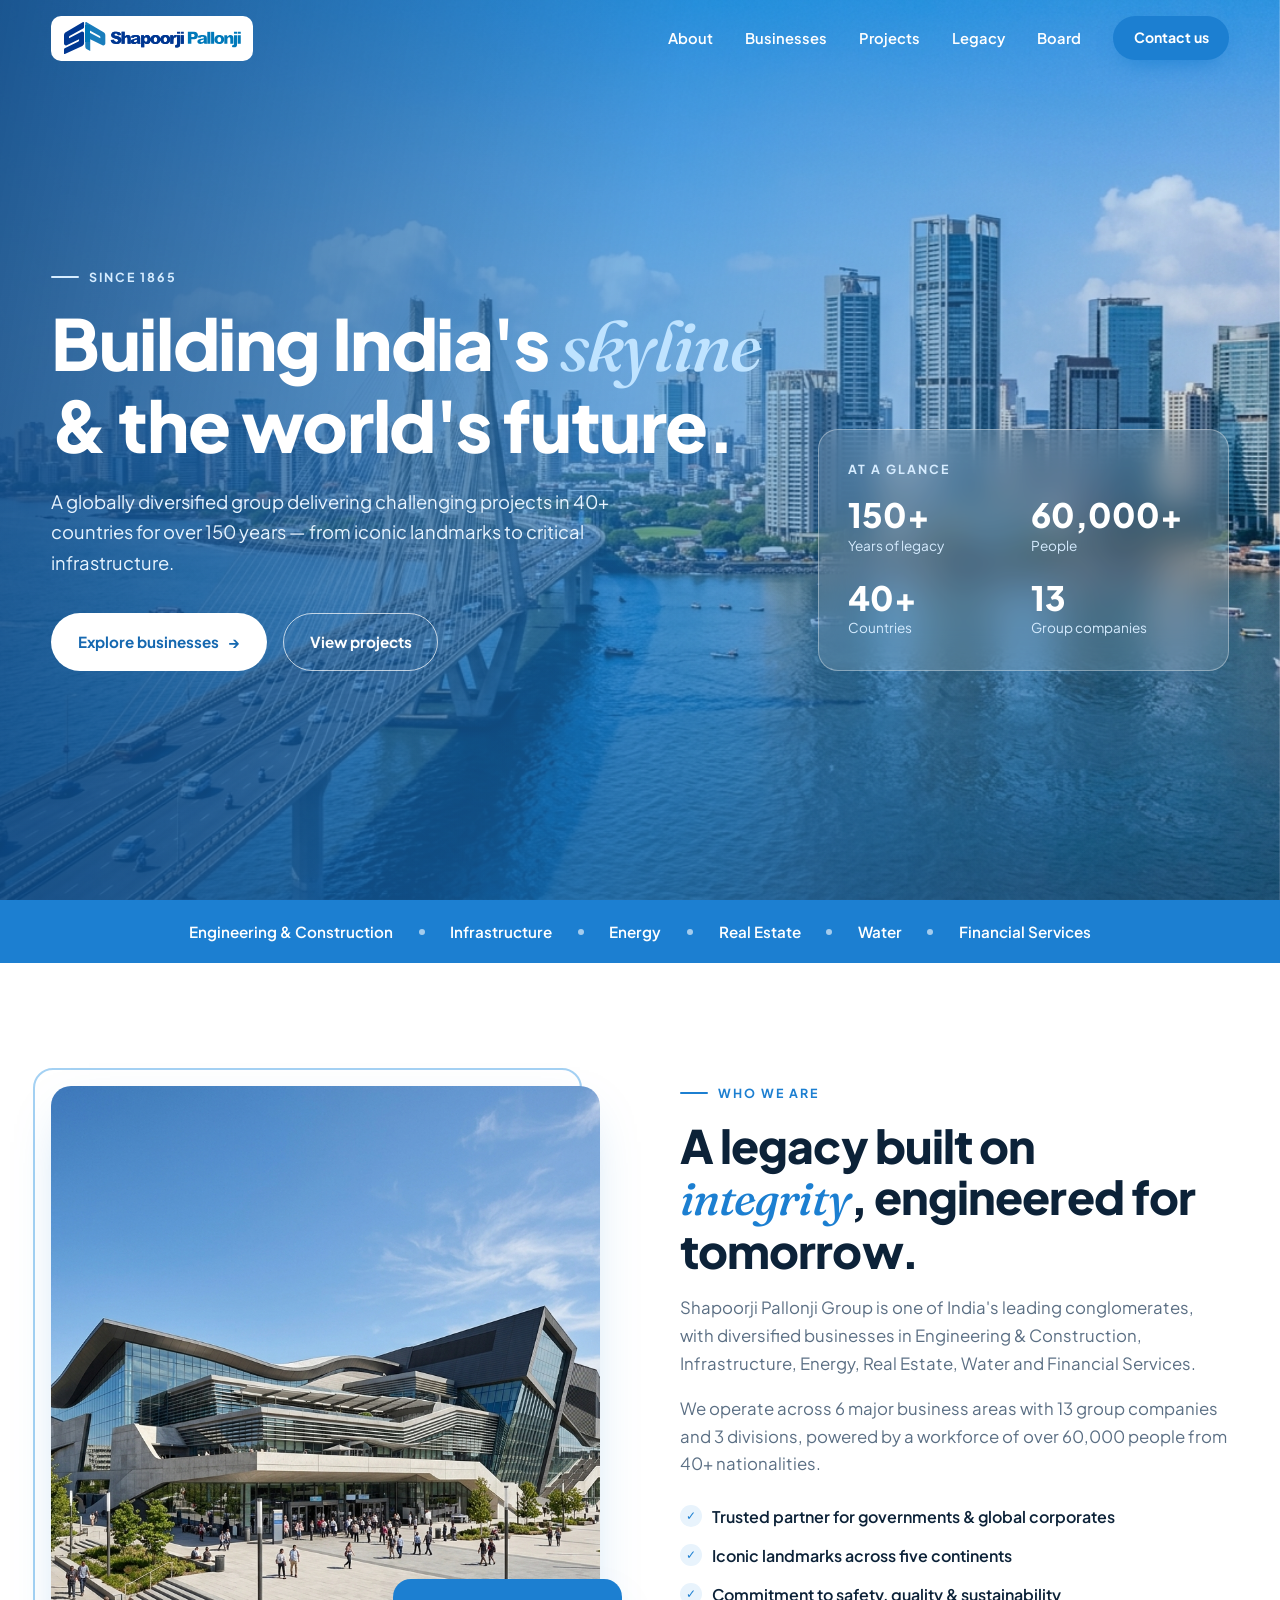
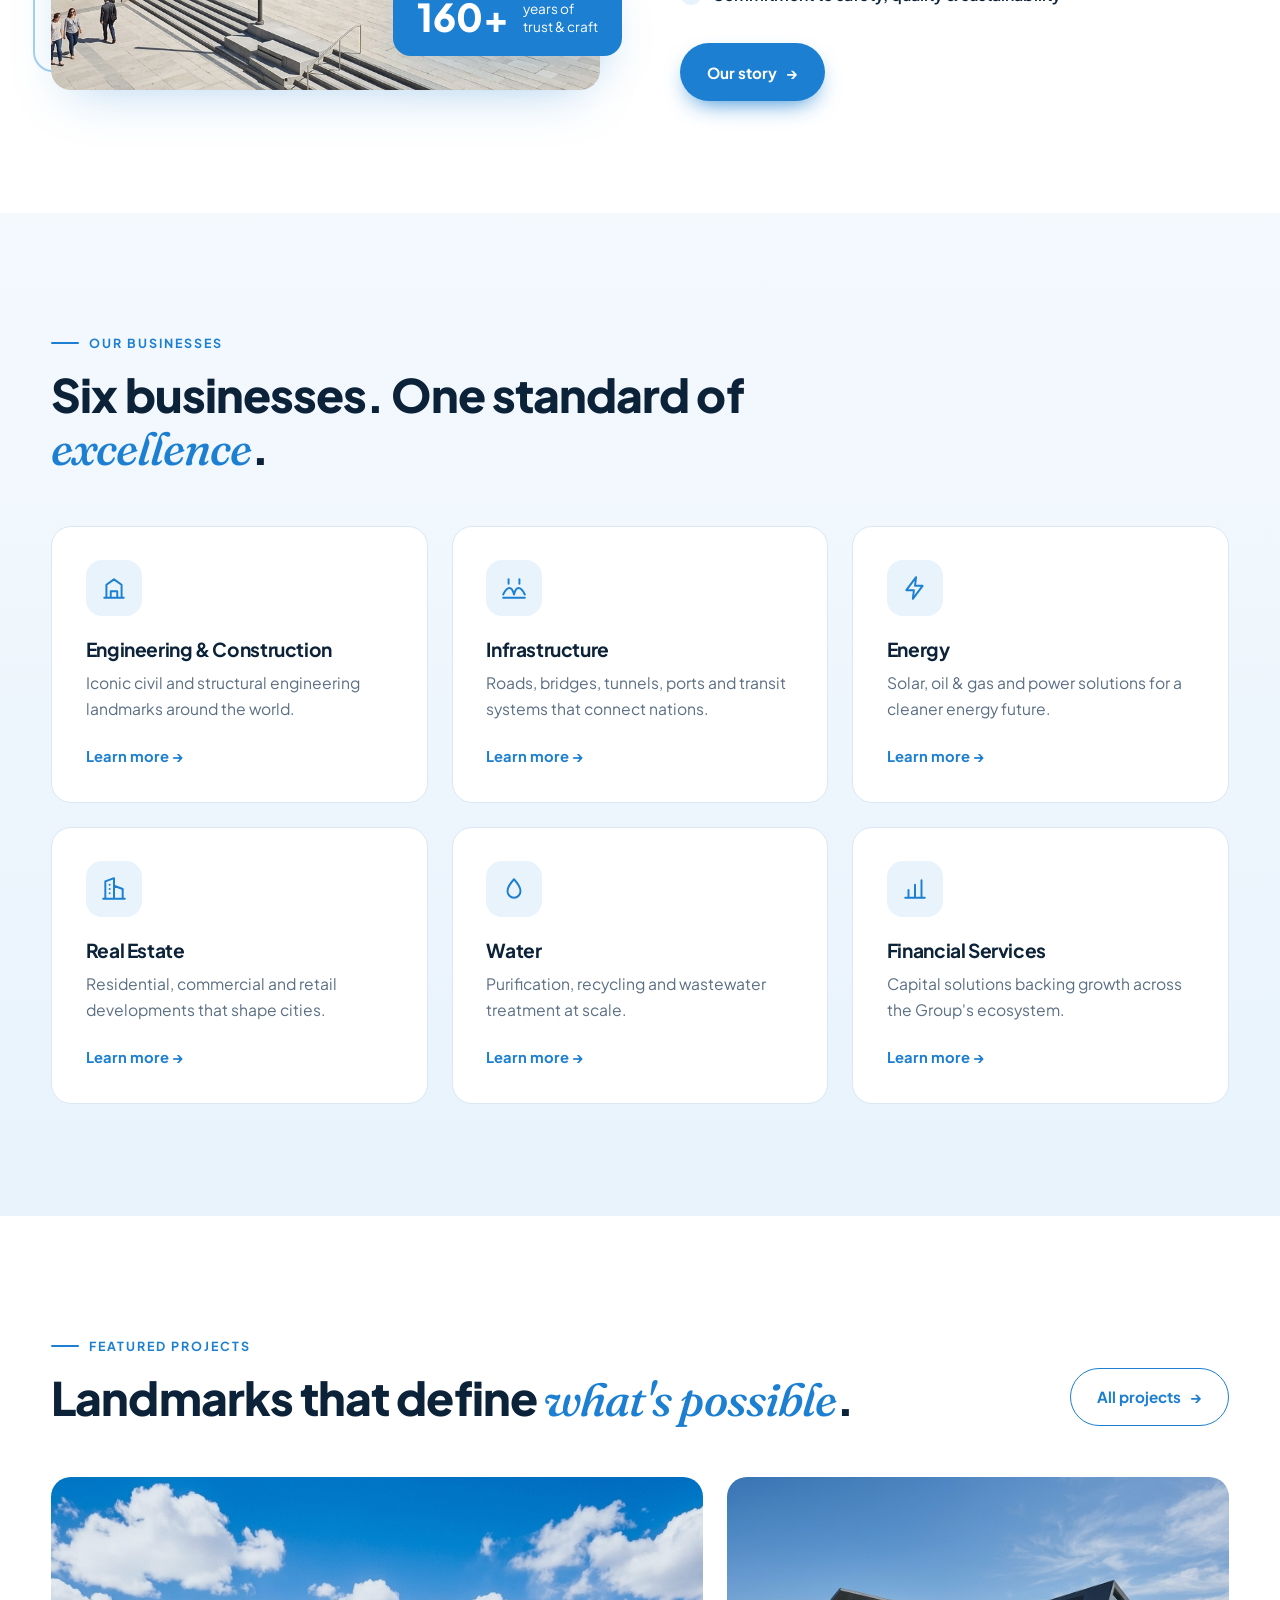
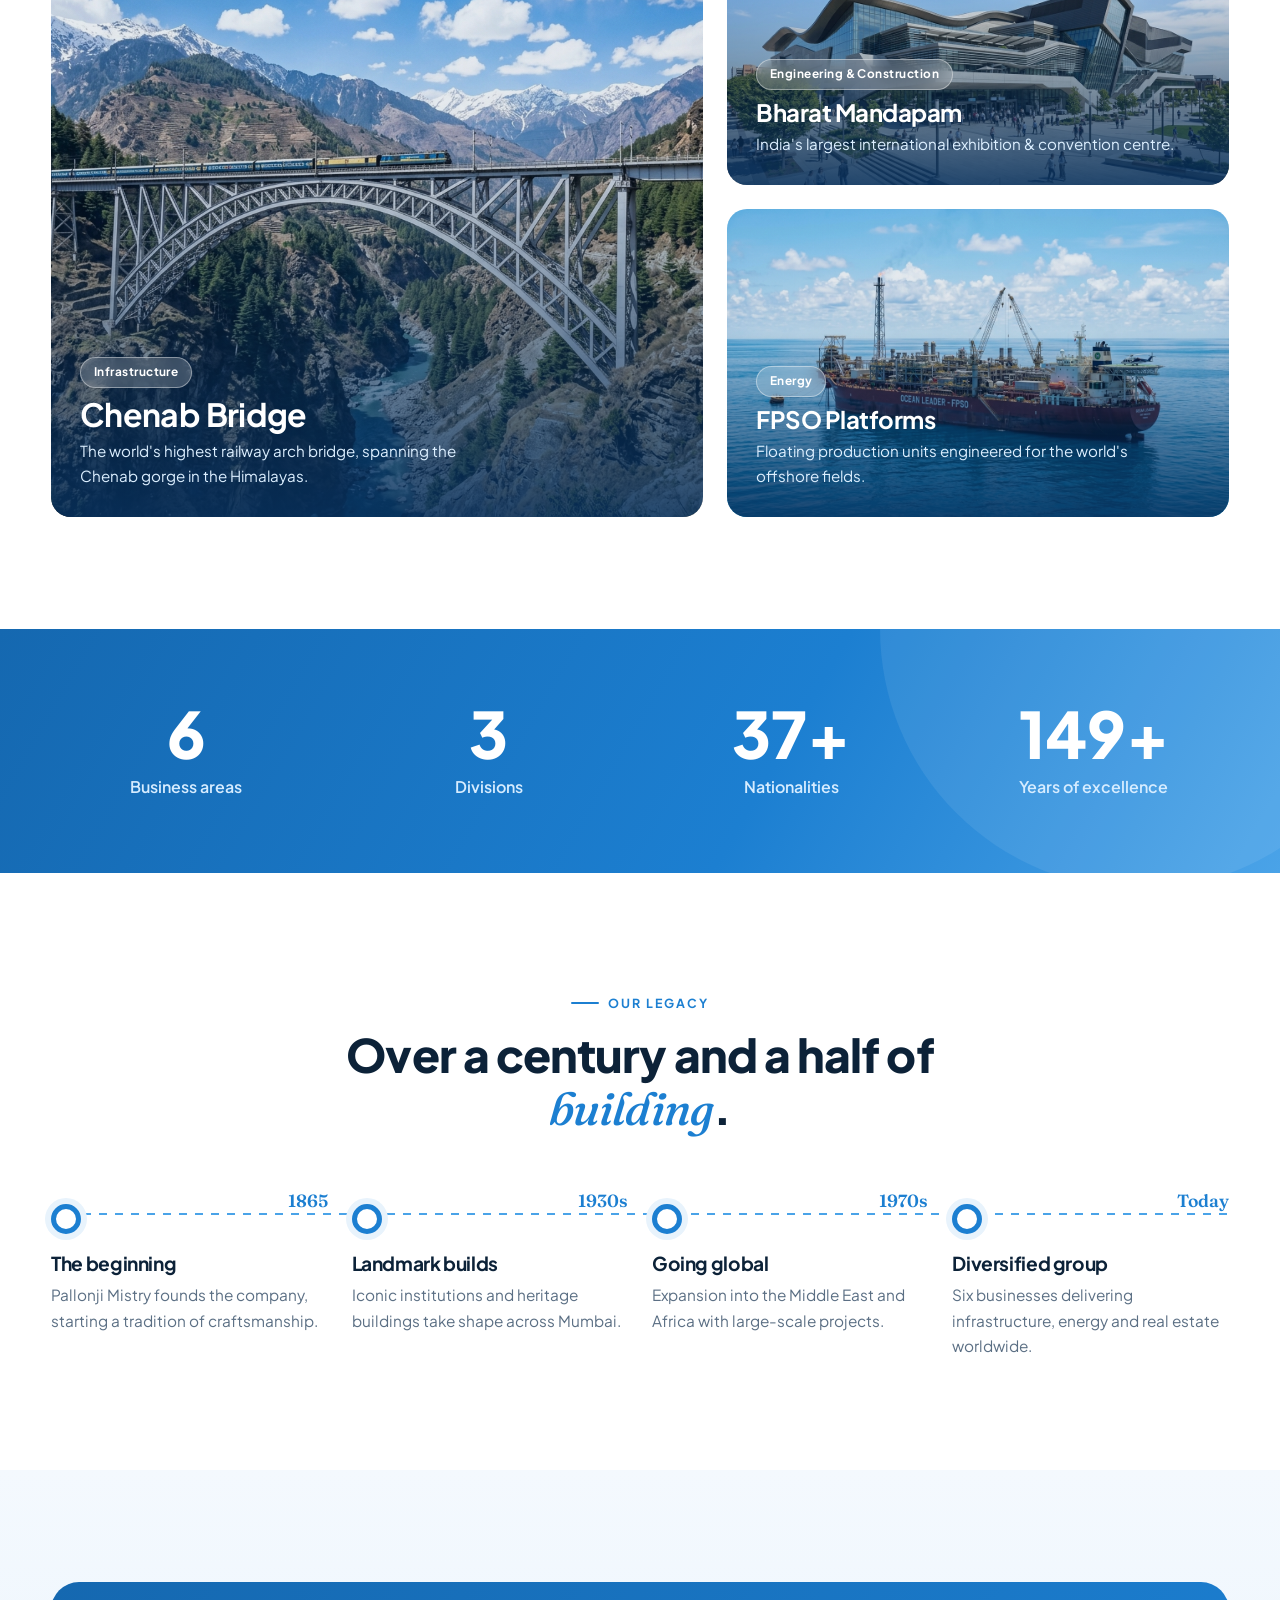
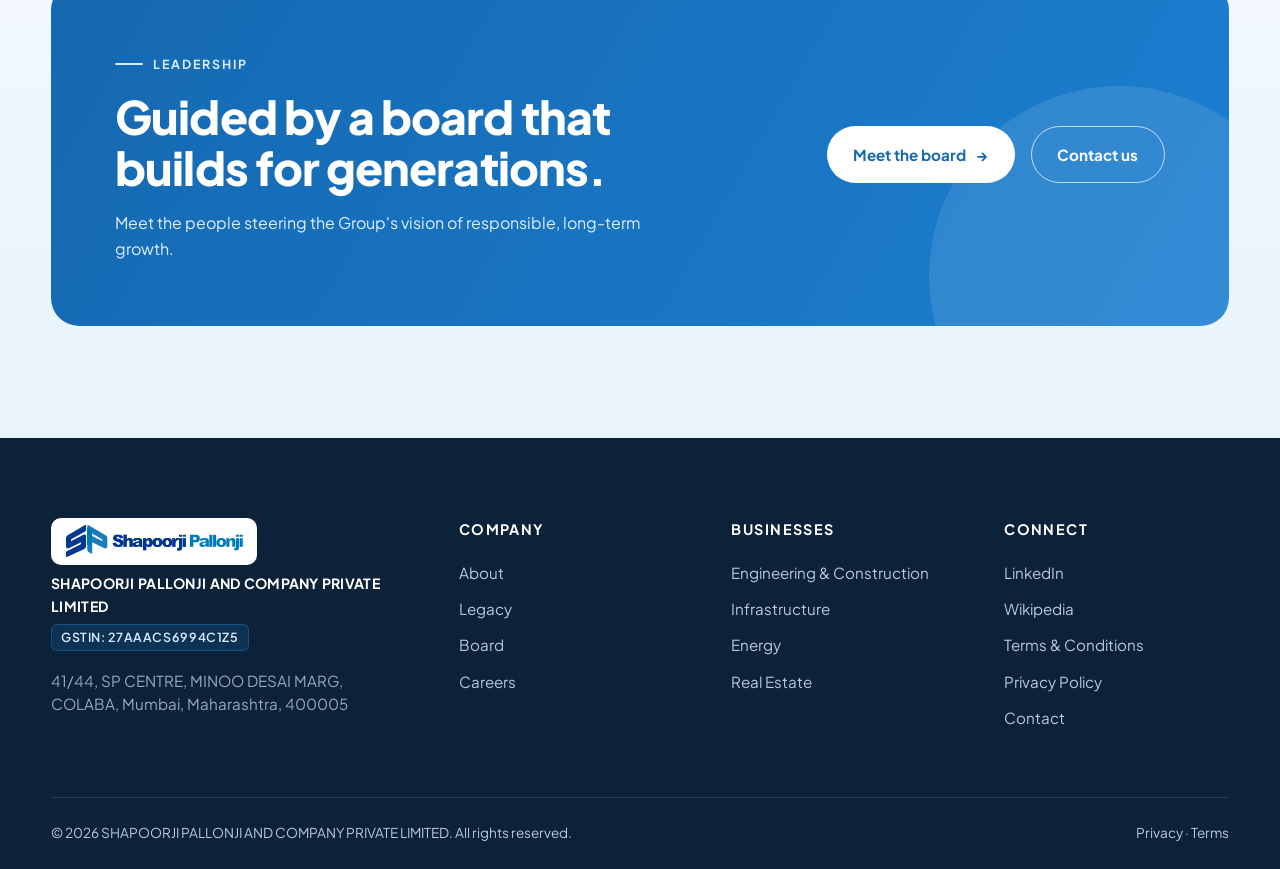
==== index.html @ 0f54bdd6 "Initial commit: Shapoorji Pallonji redesign website" ====
<!DOCTYPE html>
<html lang="en">
<head>
  <meta charset="UTF-8" />
  <meta name="viewport" content="width=device-width, initial-scale=1.0" />
  <title>Shapoorji Pallonji Group | Engineering, Infrastructure & Real Estate</title>
  <meta name="description" content="Shapoorji Pallonji Group — one of India's leading conglomerates, delivering landmark projects across Engineering & Construction, Infrastructure, Energy, Real Estate, Water and Financial Services for over 150 years." />
  <link rel="icon" href="assets/logo.png" />
  <link rel="preconnect" href="https://fonts.googleapis.com" />
  <link rel="preconnect" href="https://fonts.gstatic.com" crossorigin />
  <link href="https://fonts.googleapis.com/css2?family=Plus+Jakarta+Sans:wght@400;500;600;700;800&family=Fraunces:opsz,wght@9..144,500;9..144,600&display=swap" rel="stylesheet" />
  <link rel="stylesheet" href="styles.css" />
</head>
<body>

  <!-- HEADER -->
  <header class="header" id="header">
    <div class="container header__inner">
      <a href="#top" class="brand" aria-label="Shapoorji Pallonji home">
        <img src="assets/logo.png" alt="Shapoorji Pallonji" width="182" height="35" />
      </a>
      <nav class="nav" id="nav" aria-label="Main">
        <a href="#about">About</a>
        <a href="#businesses">Businesses</a>
        <a href="#projects">Projects</a>
        <a href="#legacy">Legacy</a>
        <a href="#board">Board</a>
        <a href="contact.html" class="btn btn--primary btn--sm nav__cta">Contact us</a>
      </nav>
      <button class="burger" id="burger" aria-label="Toggle menu" aria-expanded="false"><span></span><span></span></button>
    </div>
  </header>

  <main id="top">

    <!-- HERO -->
    <section class="hero">
      <div class="hero__bg" style="background-image:url('assets/hero.jpg')"></div>
      <div class="hero__veil"></div>
      <div class="container hero__inner">
        <div class="hero__copy reveal">
          <span class="eyebrow eyebrow--light"><i></i> Since 1865</span>
          <h1>Building India's <em>skyline</em> &amp; the world's future.</h1>
          <p>A globally diversified group delivering challenging projects in 40+ countries for over 150 years — from iconic landmarks to critical infrastructure.</p>
          <div class="hero__actions">
            <a href="#businesses" class="btn btn--white">Explore businesses <span aria-hidden="true">→</span></a>
            <a href="#projects" class="btn btn--ghost">View projects</a>
          </div>
        </div>

        <aside class="hero__card reveal" style="--d:.15s">
          <p class="hero__card-title">At a glance</p>
          <div class="hero__stats">
            <div><b data-count="150" data-suffix="+">0</b><span>Years of legacy</span></div>
            <div><b data-count="60000" data-suffix="+">0</b><span>People</span></div>
            <div><b data-count="40" data-suffix="+">0</b><span>Countries</span></div>
            <div><b data-count="13">0</b><span>Group companies</span></div>
          </div>
        </aside>
      </div>
    </section>

    <!-- SECTORS STRIP -->
    <section class="strip">
      <div class="container strip__inner">
        <span>Engineering &amp; Construction</span><i></i>
        <span>Infrastructure</span><i></i>
        <span>Energy</span><i></i>
        <span>Real Estate</span><i></i>
        <span>Water</span><i></i>
        <span>Financial Services</span>
      </div>
    </section>

    <!-- ABOUT -->
    <section class="section about" id="about">
      <div class="container about__grid">
        <div class="about__media reveal">
          <img src="assets/convention.jpg" alt="Landmark convention centre built by the Group" loading="lazy" />
          <div class="about__badge">
            <b>160+</b><span>years of<br />trust &amp; craft</span>
          </div>
        </div>
        <div class="about__copy reveal" style="--d:.1s">
          <span class="eyebrow"><i></i> Who we are</span>
          <h2>A legacy built on <em>integrity</em>, engineered for tomorrow.</h2>
          <p>Shapoorji Pallonji Group is one of India's leading conglomerates, with diversified businesses in Engineering &amp; Construction, Infrastructure, Energy, Real Estate, Water and Financial Services.</p>
          <p>We operate across 6 major business areas with 13 group companies and 3 divisions, powered by a workforce of over 60,000 people from 40+ nationalities.</p>
          <ul class="ticks">
            <li>Trusted partner for governments &amp; global corporates</li>
            <li>Iconic landmarks across five continents</li>
            <li>Commitment to safety, quality &amp; sustainability</li>
          </ul>
          <a href="#legacy" class="btn btn--primary">Our story <span aria-hidden="true">→</span></a>
        </div>
      </div>
    </section>

    <!-- BUSINESSES -->
    <section class="section section--tint" id="businesses">
      <div class="container">
        <div class="section__head reveal">
          <span class="eyebrow"><i></i> Our businesses</span>
          <h2>Six businesses. One standard of <em>excellence</em>.</h2>
        </div>

        <div class="cards">
          <a href="#" class="card reveal">
            <span class="card__icon"><svg viewBox="0 0 24 24"><path d="M3 21h18M5 21V9l7-5 7 5v12M9 21v-6h6v6"/></svg></span>
            <h3>Engineering &amp; Construction</h3>
            <p>Iconic civil and structural engineering landmarks around the world.</p>
            <span class="card__link">Learn more →</span>
          </a>
          <a href="#" class="card reveal" style="--d:.06s">
            <span class="card__icon"><svg viewBox="0 0 24 24"><path d="M2 18c4-8 8-8 10 0 2-8 6-8 10 0M2 21h20M7 8V4m10 4V4"/></svg></span>
            <h3>Infrastructure</h3>
            <p>Roads, bridges, tunnels, ports and transit systems that connect nations.</p>
            <span class="card__link">Learn more →</span>
          </a>
          <a href="#" class="card reveal" style="--d:.12s">
            <span class="card__icon"><svg viewBox="0 0 24 24"><path d="M13 2 4 14h7l-1 8 9-12h-7z"/></svg></span>
            <h3>Energy</h3>
            <p>Solar, oil &amp; gas and power solutions for a cleaner energy future.</p>
            <span class="card__link">Learn more →</span>
          </a>
          <a href="#" class="card reveal">
            <span class="card__icon"><svg viewBox="0 0 24 24"><path d="M4 21V5l8-3v19M12 9l8 3v9M2 21h20M8 8h.01M8 12h.01M8 16h.01"/></svg></span>
            <h3>Real Estate</h3>
            <p>Residential, commercial and retail developments that shape cities.</p>
            <span class="card__link">Learn more →</span>
          </a>
          <a href="#" class="card reveal" style="--d:.06s">
            <span class="card__icon"><svg viewBox="0 0 24 24"><path d="M12 3s6 6.5 6 11a6 6 0 0 1-12 0c0-4.5 6-11 6-11z"/></svg></span>
            <h3>Water</h3>
            <p>Purification, recycling and wastewater treatment at scale.</p>
            <span class="card__link">Learn more →</span>
          </a>
          <a href="#" class="card reveal" style="--d:.12s">
            <span class="card__icon"><svg viewBox="0 0 24 24"><path d="M3 20h18M6 20v-7m6 7V8m6 12V4"/></svg></span>
            <h3>Financial Services</h3>
            <p>Capital solutions backing growth across the Group's ecosystem.</p>
            <span class="card__link">Learn more →</span>
          </a>
        </div>
      </div>
    </section>

    <!-- PROJECTS -->
    <section class="section" id="projects">
      <div class="container">
        <div class="section__head section__head--row reveal">
          <div>
            <span class="eyebrow"><i></i> Featured projects</span>
            <h2>Landmarks that define <em>what's possible</em>.</h2>
          </div>
          <a href="#" class="btn btn--outline">All projects <span aria-hidden="true">→</span></a>
        </div>

        <div class="projects">
          <a href="#" class="project project--lg reveal">
            <img src="assets/bridge.jpg" alt="Chenab Bridge" loading="lazy" />
            <div class="project__body">
              <span class="tag">Infrastructure</span>
              <h3>Chenab Bridge</h3>
              <p>The world's highest railway arch bridge, spanning the Chenab gorge in the Himalayas.</p>
            </div>
          </a>
          <a href="#" class="project reveal" style="--d:.08s">
            <img src="assets/convention.jpg" alt="Bharat Mandapam" loading="lazy" />
            <div class="project__body">
              <span class="tag">Engineering &amp; Construction</span>
              <h3>Bharat Mandapam</h3>
              <p>India's largest international exhibition &amp; convention centre.</p>
            </div>
          </a>
          <a href="#" class="project reveal" style="--d:.16s">
            <img src="assets/offshore.jpg" alt="FPSO" loading="lazy" />
            <div class="project__body">
              <span class="tag">Energy</span>
              <h3>FPSO Platforms</h3>
              <p>Floating production units engineered for the world's offshore fields.</p>
            </div>
          </a>
        </div>
      </div>
    </section>

    <!-- NUMBERS -->
    <section class="numbers">
      <div class="container numbers__inner">
        <div class="reveal"><b data-count="6">0</b><span>Business areas</span></div>
        <div class="reveal" style="--d:.06s"><b data-count="3">0</b><span>Divisions</span></div>
        <div class="reveal" style="--d:.12s"><b data-count="40" data-suffix="+">0</b><span>Nationalities</span></div>
        <div class="reveal" style="--d:.18s"><b data-count="160" data-suffix="+">0</b><span>Years of excellence</span></div>
      </div>
    </section>

    <!-- LEGACY -->
    <section class="section" id="legacy">
      <div class="container">
        <div class="section__head section__head--center reveal">
          <span class="eyebrow"><i></i> Our legacy</span>
          <h2>Over a century and a half of <em>building</em>.</h2>
        </div>
        <div class="timeline">
          <div class="step reveal"><span class="step__year">1865</span><h3>The beginning</h3><p>Pallonji Mistry founds the company, starting a tradition of craftsmanship.</p></div>
          <div class="step reveal" style="--d:.08s"><span class="step__year">1930s</span><h3>Landmark builds</h3><p>Iconic institutions and heritage buildings take shape across Mumbai.</p></div>
          <div class="step reveal" style="--d:.16s"><span class="step__year">1970s</span><h3>Going global</h3><p>Expansion into the Middle East and Africa with large-scale projects.</p></div>
          <div class="step reveal" style="--d:.24s"><span class="step__year">Today</span><h3>Diversified group</h3><p>Six businesses delivering infrastructure, energy and real estate worldwide.</p></div>
        </div>
      </div>
    </section>

    <!-- BOARD / CTA -->
    <section class="section section--tint" id="board">
      <div class="container cta">
        <div class="cta__copy reveal">
          <span class="eyebrow eyebrow--light"><i></i> Leadership</span>
          <h2>Guided by a board that builds for generations.</h2>
          <p>Meet the people steering the Group's vision of responsible, long-term growth.</p>
        </div>
        <div class="cta__actions reveal" style="--d:.1s">
          <a href="#" class="btn btn--white">Meet the board <span aria-hidden="true">→</span></a>
          <a href="contact.html" class="btn btn--ghost">Contact us</a>
        </div>
      </div>
    </section>

  </main>

  <!-- FOOTER -->
  <footer class="footer" id="contact">
    <div class="container footer__grid">
      <div class="footer__brand">
        <img src="assets/logo.png" alt="Shapoorji Pallonji" width="182" height="35" />
        <span class="footer__legal-name">SHAPOORJI PALLONJI AND COMPANY PRIVATE LIMITED</span>
        <span class="footer__gstin">GSTIN: 27AAACS6994C1Z5</span>
        <p class="footer__address">41/44, SP CENTRE, MINOO DESAI MARG, COLABA, Mumbai, Maharashtra, 400005</p>
      </div>
      <div>
        <h4>Company</h4>
        <a href="#about">About</a>
        <a href="#legacy">Legacy</a>
        <a href="#board">Board</a>
        <a href="#">Careers</a>
      </div>
      <div>
        <h4>Businesses</h4>
        <a href="#businesses">Engineering &amp; Construction</a>
        <a href="#businesses">Infrastructure</a>
        <a href="#businesses">Energy</a>
        <a href="#businesses">Real Estate</a>
      </div>
      <div>
        <h4>Connect</h4>
        <a href="https://in.linkedin.com/company/shapoorji-pallonji-&-co--ltd-" target="_blank" rel="noreferrer">LinkedIn</a>
        <a href="https://en.wikipedia.org/wiki/Shapoorji_Pallonji_Group" target="_blank" rel="noreferrer">Wikipedia</a>
        <a href="terms.html">Terms &amp; Conditions</a>
        <a href="privacy.html">Privacy Policy</a>
        <a href="contact.html">Contact</a>
      </div>
    </div>
    <div class="container footer__bottom">
      <span>&copy; <span id="year"></span> SHAPOORJI PALLONJI AND COMPANY PRIVATE LIMITED. All rights reserved.</span>
      <span>Privacy &middot; Terms</span>
    </div>
  </footer>

  <script src="main.js"></script>
</body>
</html>
---- styles.css ----
:root{
  --sky:#1c7fd1;          /* logo blue */
  --sky-600:#1568b0;
  --sky-400:#4aa3e8;
  --sky-100:#e8f3fc;
  --sky-50:#f4f9fe;
  --ink:#0c2238;
  --muted:#5b6f84;
  --line:#dbe7f3;
  --white:#fff;
  --radius:20px;
  --shadow:0 18px 50px -20px rgba(28,127,209,.35);
  --font:'Plus Jakarta Sans',system-ui,sans-serif;
  --serif:'Fraunces',Georgia,serif;
}
*{box-sizing:border-box;margin:0;padding:0}
html{scroll-behavior:smooth;scroll-padding-top:84px}
body{font-family:var(--font);color:var(--ink);background:#fff;line-height:1.65;-webkit-font-smoothing:antialiased}
img{display:block;max-width:100%}
a{color:inherit;text-decoration:none}
ul{list-style:none}
.container{width:min(1200px,92%);margin-inline:auto}

h1,h2,h3{line-height:1.12;letter-spacing:-.02em}
h1{font-size:clamp(2.4rem,5.6vw,4.4rem);font-weight:800}
h2{font-size:clamp(1.9rem,3.6vw,2.9rem);font-weight:800}
h3{font-size:1.2rem;font-weight:700}
em{font-family:var(--serif);font-style:italic;font-weight:500;color:var(--sky)}
.hero em,.cta em{color:#bfe3ff}

.eyebrow{display:inline-flex;align-items:center;gap:.6rem;font-size:.78rem;font-weight:700;letter-spacing:.16em;text-transform:uppercase;color:var(--sky);margin-bottom:1rem}
.eyebrow i{width:28px;height:2px;background:currentColor;border-radius:2px}
.eyebrow--light{color:#d6ecff}

/* Buttons */
.btn{display:inline-flex;align-items:center;gap:.6rem;padding:.95rem 1.6rem;border-radius:999px;font-weight:700;font-size:.95rem;transition:.25s;border:1.5px solid transparent;cursor:pointer}
.btn--sm{padding:.6rem 1.2rem;font-size:.88rem}
.btn--primary{background:var(--sky);color:#fff;box-shadow:0 10px 24px -10px var(--sky)}
.btn--primary:hover{background:var(--sky-600);transform:translateY(-2px)}
.btn--white{background:#fff;color:var(--sky-600)}
.btn--white:hover{transform:translateY(-2px);box-shadow:0 12px 30px -10px rgba(0,0,0,.35)}
.btn--ghost{border-color:rgba(255,255,255,.7);color:#fff}
.btn--ghost:hover{background:rgba(255,255,255,.15)}
.btn--outline{border-color:var(--sky);color:var(--sky)}
.btn--outline:hover{background:var(--sky);color:#fff}

/* Header */
.header{position:fixed;inset:0 0 auto 0;z-index:50;transition:.3s;background:rgba(255,255,255,.0)}
.header.scrolled,.header.open{background:rgba(255,255,255,.88);backdrop-filter:blur(14px);box-shadow:0 1px 0 var(--line)}
.header__inner{display:flex;align-items:center;justify-content:space-between;height:76px}
.brand img{height:35px;width:auto;background:#fff;border-radius:10px;padding:5px 10px;box-sizing:content-box}
.nav{display:flex;align-items:center;gap:2rem}
.nav a:not(.btn){font-weight:600;font-size:.92rem;color:#fff;position:relative;transition:.2s}
.header.scrolled .nav a:not(.btn),.header.open .nav a:not(.btn){color:var(--ink)}
.nav a:not(.btn)::after{content:"";position:absolute;left:0;bottom:-6px;width:0;height:2px;background:var(--sky-400);transition:.25s}
.nav a:not(.btn):hover::after{width:100%}
.burger{display:none;background:none;border:0;width:40px;height:40px;position:relative;cursor:pointer}
.burger span{position:absolute;left:8px;right:8px;height:2px;background:#fff;border-radius:2px;transition:.3s}
.burger span:first-child{top:15px}.burger span:last-child{top:23px}
.header.scrolled .burger span,.header.open .burger span{background:var(--ink)}
.header.open .burger span:first-child{top:19px;transform:rotate(45deg)}
.header.open .burger span:last-child{top:19px;transform:rotate(-45deg)}

/* Hero */
.hero{position:relative;min-height:100svh;display:flex;align-items:center;color:#fff;overflow:hidden;padding:120px 0 90px}
.hero__bg{position:absolute;inset:0;background-size:cover;background-position:center;transform:scale(1.06);animation:zoom 18s ease-out forwards}
@keyframes zoom{to{transform:scale(1)}}
.hero__veil{position:absolute;inset:0;background:linear-gradient(100deg,rgba(10,70,130,.88) 0%,rgba(28,127,209,.55) 48%,rgba(28,127,209,.05) 100%),linear-gradient(0deg,rgba(10,50,100,.4),transparent 40%)}
.hero__inner{position:relative;display:grid;grid-template-columns:1.4fr .8fr;gap:3rem;align-items:end}
.hero__copy p{font-size:1.15rem;max-width:560px;margin:1.4rem 0 2.2rem;color:#e8f4ff}
.hero__actions{display:flex;flex-wrap:wrap;gap:1rem}
.hero__card{background:rgba(255,255,255,.14);border:1px solid rgba(255,255,255,.35);backdrop-filter:blur(18px);border-radius:var(--radius);padding:1.8rem}
.hero__card-title{font-size:.78rem;letter-spacing:.16em;text-transform:uppercase;font-weight:700;color:#d6ecff;margin-bottom:1.2rem}
.hero__stats{display:grid;grid-template-columns:1fr 1fr;gap:1.4rem 1rem}
.hero__stats b{display:block;font-size:2.1rem;font-weight:800;line-height:1}
.hero__stats span{font-size:.85rem;color:#d6ecff}

/* Strip */
.strip{background:var(--sky);color:#fff;overflow:hidden}
.strip__inner{display:flex;flex-wrap:wrap;justify-content:center;align-items:center;gap:.6rem 1.6rem;padding:1.2rem 0;font-weight:600;font-size:.95rem}
.strip i{width:6px;height:6px;border-radius:50%;background:rgba(255,255,255,.6)}

/* Sections */
.section{padding:7rem 0}
.section--tint{background:linear-gradient(180deg,var(--sky-50),var(--sky-100))}
.section__head{margin-bottom:3.2rem;max-width:720px}
.section__head--row{max-width:none;display:flex;justify-content:space-between;align-items:flex-end;gap:2rem;flex-wrap:wrap}
.section__head--center{text-align:center;margin-inline:auto}

/* About */
.about__grid{display:grid;grid-template-columns:1fr 1fr;gap:5rem;align-items:center}
.about__media{position:relative}
.about__media img{border-radius:var(--radius);aspect-ratio:4/4.4;object-fit:cover;width:100%;box-shadow:var(--shadow)}
.about__media::before{content:"";position:absolute;inset:-18px 18px 18px -18px;border:2px solid var(--sky-400);border-radius:var(--radius);z-index:-1;opacity:.5}
.about__badge{position:absolute;right:-22px;bottom:34px;background:var(--sky);color:#fff;border-radius:18px;padding:1.2rem 1.5rem;display:flex;align-items:center;gap:.9rem;box-shadow:var(--shadow)}
.about__badge b{font-size:2.4rem;font-weight:800;line-height:1}
.about__badge span{font-size:.85rem;line-height:1.3}
.about__copy p{color:var(--muted);margin-top:1.1rem;font-size:1.05rem}
.about__copy h2{margin-bottom:.4rem}
.ticks{margin:1.6rem 0 2.2rem;display:grid;gap:.8rem}
.ticks li{position:relative;padding-left:2rem;font-weight:600}
.ticks li::before{content:"✓";position:absolute;left:0;top:1px;width:22px;height:22px;border-radius:50%;background:var(--sky-100);color:var(--sky);font-size:.75rem;display:grid;place-items:center;font-weight:800}

/* Cards */
.cards{display:grid;grid-template-columns:repeat(3,1fr);gap:1.5rem}
.card{background:#fff;border:1px solid var(--line);border-radius:var(--radius);padding:2.1rem;display:flex;flex-direction:column;transition:.3s;position:relative;overflow:hidden}
.card::after{content:"";position:absolute;left:0;bottom:0;height:4px;width:0;background:linear-gradient(90deg,var(--sky),var(--sky-400));transition:.4s}
.card:hover{transform:translateY(-8px);box-shadow:var(--shadow);border-color:transparent}
.card:hover::after{width:100%}
.card__icon{width:56px;height:56px;border-radius:16px;background:var(--sky-100);display:grid;place-items:center;margin-bottom:1.4rem;transition:.3s}
.card__icon svg{width:26px;height:26px;stroke:var(--sky);fill:none;stroke-width:1.8;stroke-linecap:round;stroke-linejoin:round;transition:.3s}
.card:hover .card__icon{background:var(--sky)}
.card:hover .card__icon svg{stroke:#fff}
.card p{color:var(--muted);margin:.6rem 0 1.4rem;font-size:.98rem;flex:1}
.card__link{font-weight:700;color:var(--sky);font-size:.92rem}

/* Projects */
.projects{display:grid;grid-template-columns:1.3fr 1fr;grid-template-rows:1fr 1fr;gap:1.5rem;height:640px}
.project{position:relative;border-radius:var(--radius);overflow:hidden;color:#fff;display:block}
.project--lg{grid-row:1/3}
.project img{position:absolute;inset:0;width:100%;height:100%;object-fit:cover;transition:transform .8s}
.project:hover img{transform:scale(1.07)}
.project::after{content:"";position:absolute;inset:0;background:linear-gradient(0deg,rgba(8,50,95,.88),rgba(8,50,95,.1) 60%)}
.project__body{position:absolute;z-index:2;left:0;right:0;bottom:0;padding:1.8rem}
.project__body h3{font-size:1.5rem;margin:.6rem 0 .3rem}
.project--lg h3{font-size:2rem}
.project__body p{font-size:.95rem;color:#dcefff;max-width:420px}
.tag{display:inline-block;background:rgba(255,255,255,.2);backdrop-filter:blur(8px);border:1px solid rgba(255,255,255,.4);padding:.3rem .8rem;border-radius:999px;font-size:.74rem;font-weight:700;letter-spacing:.04em}

/* Numbers */
.numbers{background:linear-gradient(120deg,var(--sky-600),var(--sky) 60%,var(--sky-400));color:#fff;position:relative;overflow:hidden}
.numbers::before{content:"";position:absolute;width:520px;height:520px;border-radius:50%;background:rgba(255,255,255,.08);right:-120px;top:-260px}
.numbers__inner{position:relative;display:grid;grid-template-columns:repeat(4,1fr);gap:2rem;padding:4.5rem 0;text-align:center}
.numbers b{display:block;font-size:clamp(2.6rem,5vw,4rem);font-weight:800;line-height:1}
.numbers span{display:block;margin-top:.6rem;color:#d6ecff;font-weight:600}

/* Timeline */
.timeline{display:grid;grid-template-columns:repeat(4,1fr);gap:1.5rem;position:relative}
.timeline::before{content:"";position:absolute;left:0;right:0;top:27px;height:2px;background:repeating-linear-gradient(90deg,var(--sky-400) 0 8px,transparent 8px 16px)}
.step{position:relative;padding-top:4.2rem}
.step::before{content:"";position:absolute;top:18px;left:0;width:20px;height:20px;border-radius:50%;background:#fff;border:5px solid var(--sky);box-shadow:0 0 0 6px var(--sky-100)}
.step__year{position:absolute;top:0;right:0;font-family:var(--serif);font-size:1.1rem;color:var(--sky);font-weight:600}
.step h3{margin-bottom:.5rem}
.step p{color:var(--muted);font-size:.96rem}

/* CTA */
.cta{background:linear-gradient(120deg,var(--sky-600),var(--sky));border-radius:28px;padding:4rem;color:#fff;display:flex;justify-content:space-between;align-items:center;gap:2rem;flex-wrap:wrap;position:relative;overflow:hidden}
.cta::after{content:"";position:absolute;right:-80px;bottom:-140px;width:380px;height:380px;border-radius:50%;background:rgba(255,255,255,.1)}
.cta__copy{max-width:560px;position:relative;z-index:1}
.cta__copy p{margin-top:1rem;color:#e0f0ff}
.cta__actions{display:flex;gap:1rem;flex-wrap:wrap;position:relative;z-index:1}

/* Footer */
.footer{background:var(--ink);color:#b7c9db;padding-top:5rem}
.footer__grid{display:grid;grid-template-columns:1.6fr 1fr 1fr 1fr;gap:3rem;padding-bottom:3.5rem}
.footer__brand img{background:#fff;border-radius:10px;padding:6px 12px;box-sizing:content-box;height:35px;width:auto}
.footer__brand p{margin-top:1.2rem;max-width:300px;font-size:.95rem}
.footer h4{color:#fff;font-size:.9rem;letter-spacing:.1em;text-transform:uppercase;margin-bottom:1.1rem}
.footer a{display:block;margin-bottom:.7rem;font-size:.95rem;transition:.2s}
.footer a:hover{color:var(--sky-400);transform:translateX(4px)}
.footer__bottom{display:flex;justify-content:space-between;gap:1rem;flex-wrap:wrap;border-top:1px solid rgba(255,255,255,.12);padding:1.5rem 0;font-size:.85rem}

/* Reveal */
.reveal{opacity:0;transform:translateY(34px);transition:opacity .8s ease var(--d,0s),transform .8s ease var(--d,0s)}
.reveal.in{opacity:1;transform:none}
@media (prefers-reduced-motion:reduce){.reveal{opacity:1;transform:none;transition:none}.hero__bg{animation:none;transform:none}}

/* Responsive */
@media (max-width:980px){
  .burger{display:block}
  .nav{position:absolute;top:76px;left:0;right:0;flex-direction:column;align-items:flex-start;gap:0;background:#fff;padding:1rem 4%;max-height:0;overflow:hidden;opacity:0;transition:.3s;box-shadow:0 20px 30px -20px rgba(0,0,0,.2)}
  .header.open .nav{max-height:460px;opacity:1;padding:1rem 4% 1.6rem}
  .nav a:not(.btn){color:var(--ink);padding:.8rem 0;width:100%}
  .nav__cta{margin-top:.6rem}
  .hero__inner,.about__grid{grid-template-columns:1fr}
  .about__grid{gap:3rem}
  .about__badge{right:12px}
  .cards{grid-template-columns:1fr 1fr}
  .projects{grid-template-columns:1fr;grid-template-rows:none;height:auto}
  .project{height:340px}.project--lg{grid-row:auto;height:420px}
  .numbers__inner{grid-template-columns:1fr 1fr}
  .timeline{grid-template-columns:1fr 1fr;row-gap:2.5rem}
  .timeline::before{display:none}
  .footer__grid{grid-template-columns:1fr 1fr}
  .cta{padding:2.6rem 1.8rem}
}
@media (max-width:620px){
  .section{padding:4.5rem 0}
  .cards,.timeline{grid-template-columns:1fr}
  .footer__grid{grid-template-columns:1fr}
}

/* ===== Inner pages ===== */
.page-hero{background:linear-gradient(120deg,var(--sky-600),var(--sky) 60%,var(--sky-400));color:#fff;padding:150px 0 80px;position:relative;overflow:hidden}
.page-hero::after{content:"";position:absolute;right:-100px;bottom:-200px;width:460px;height:460px;border-radius:50%;background:rgba(255,255,255,.1)}
.page-hero .container{position:relative;z-index:1}
.page-hero h1{font-size:clamp(2.2rem,4.6vw,3.6rem)}
.page-hero p{margin-top:1rem;color:#e0f0ff;font-size:1.1rem;max-width:560px}
.page-hero em{color:#bfe3ff}
.btn--lg{padding:1.1rem 2rem;font-size:1rem}
.inl{display:inline!important;margin:0!important}

/* Contact */
.contact__grid{display:grid;grid-template-columns:.8fr 1.2fr;gap:4rem;align-items:start}
.contact__info h2{font-size:2rem;margin-bottom:2rem}
.info{display:flex;gap:1rem;margin-bottom:1.8rem}
.info__icon{flex:none;width:50px;height:50px;border-radius:14px;background:var(--sky-100);display:grid;place-items:center}
.info__icon svg{width:24px;height:24px;stroke:var(--sky);fill:none;stroke-width:1.8;stroke-linecap:round;stroke-linejoin:round}
.info h3{font-size:1rem;margin-bottom:.2rem}
.info p{color:var(--muted);font-size:.96rem}
.info a{color:var(--sky);font-weight:600}
.form-wrap{background:#fff;border:1px solid var(--line);border-radius:24px;padding:2.6rem;box-shadow:var(--shadow)}
.form{display:grid;gap:1.3rem}
.row{display:grid;grid-template-columns:1fr 1fr;gap:1.3rem}
.field{display:grid;gap:.45rem}
.field span{font-size:.85rem;font-weight:700}
.field input,.field select,.field textarea{font:inherit;color:var(--ink);background:var(--sky-50);border:1.5px solid var(--line);border-radius:12px;padding:.85rem 1rem;transition:.2s;width:100%}
.field textarea{resize:vertical}
.field input:focus,.field select:focus,.field textarea:focus{outline:0;border-color:var(--sky);background:#fff;box-shadow:0 0 0 4px rgba(28,127,209,.15)}
.field.invalid input,.field.invalid select,.field.invalid textarea{border-color:#d64545}
.optin{display:grid;gap:1rem;background:var(--sky-50);border:1px solid var(--line);border-radius:14px;padding:1.2rem 1.3rem}
.check{display:flex;gap:.8rem;align-items:flex-start;cursor:pointer;font-size:.9rem;color:var(--muted);line-height:1.55}
.check input{position:absolute;opacity:0;pointer-events:none}
.check i{flex:none;width:22px;height:22px;border-radius:7px;border:2px solid var(--sky-400);background:#fff;margin-top:1px;transition:.2s;display:grid;place-items:center}
.check input:checked+i{background:var(--sky);border-color:var(--sky)}
.check input:checked+i::after{content:"✓";color:#fff;font-size:.8rem;font-weight:800}
.check input:focus-visible+i{box-shadow:0 0 0 4px rgba(28,127,209,.25)}
.check.invalid i{border-color:#d64545}
.check a{color:var(--sky);font-weight:700;text-decoration:underline}
.opt{font-family:inherit;font-style:normal;font-weight:600;color:var(--ink);font-size:.8rem}
.form__error{color:#d64545;font-weight:600;font-size:.9rem}
.success{text-align:center;padding:2rem 1rem}
.success__icon{width:72px;height:72px;border-radius:50%;background:var(--sky);color:#fff;font-size:2rem;display:grid;place-items:center;margin:0 auto 1.4rem;box-shadow:var(--shadow)}
.success p{color:var(--muted);margin:.6rem 0 1.8rem}

/* Legal */
.legal__grid{display:grid;grid-template-columns:260px 1fr;gap:4rem;align-items:start}
.toc{position:sticky;top:100px;display:grid;gap:.2rem;padding:1.4rem;background:var(--sky-50);border:1px solid var(--line);border-radius:16px}
.toc b{font-size:.78rem;letter-spacing:.14em;text-transform:uppercase;color:var(--sky);margin-bottom:.6rem}
.toc a{font-size:.9rem;padding:.35rem 0;color:var(--muted);font-weight:600;transition:.2s}
.toc a:hover{color:var(--sky);transform:translateX(4px)}
.prose{max-width:760px}
.prose h2{font-size:1.5rem;margin:2.4rem 0 .8rem;padding-top:.4rem}
.prose h2:first-child{margin-top:0}
.prose p,.prose li{color:var(--muted);font-size:1.02rem}
.prose ul{list-style:disc;padding-left:1.4rem;display:grid;gap:.5rem}
.prose a{color:var(--sky);font-weight:700;text-decoration:underline}
.prose strong{color:var(--ink)}

@media (max-width:980px){
  .contact__grid,.legal__grid{grid-template-columns:1fr;gap:2.5rem}
  .toc{position:static}
  .row{grid-template-columns:1fr}
  .form-wrap{padding:1.6rem}
}

.footer__legal-name{display:block;color:#fff;font-weight:700;letter-spacing:.02em;margin-top:.4rem;font-size:.88rem}
.footer__gstin{display:inline-block;background:rgba(28,127,209,.18);color:#d6ecff;border:1px solid rgba(28,127,209,.4);border-radius:6px;padding:.15rem .55rem;font-size:.78rem;font-weight:600;margin-top:.35rem;letter-spacing:.05em}
.footer__address{margin-top:.6rem;font-size:.84rem;color:#94a9bf;line-height:1.5;max-width:320px}
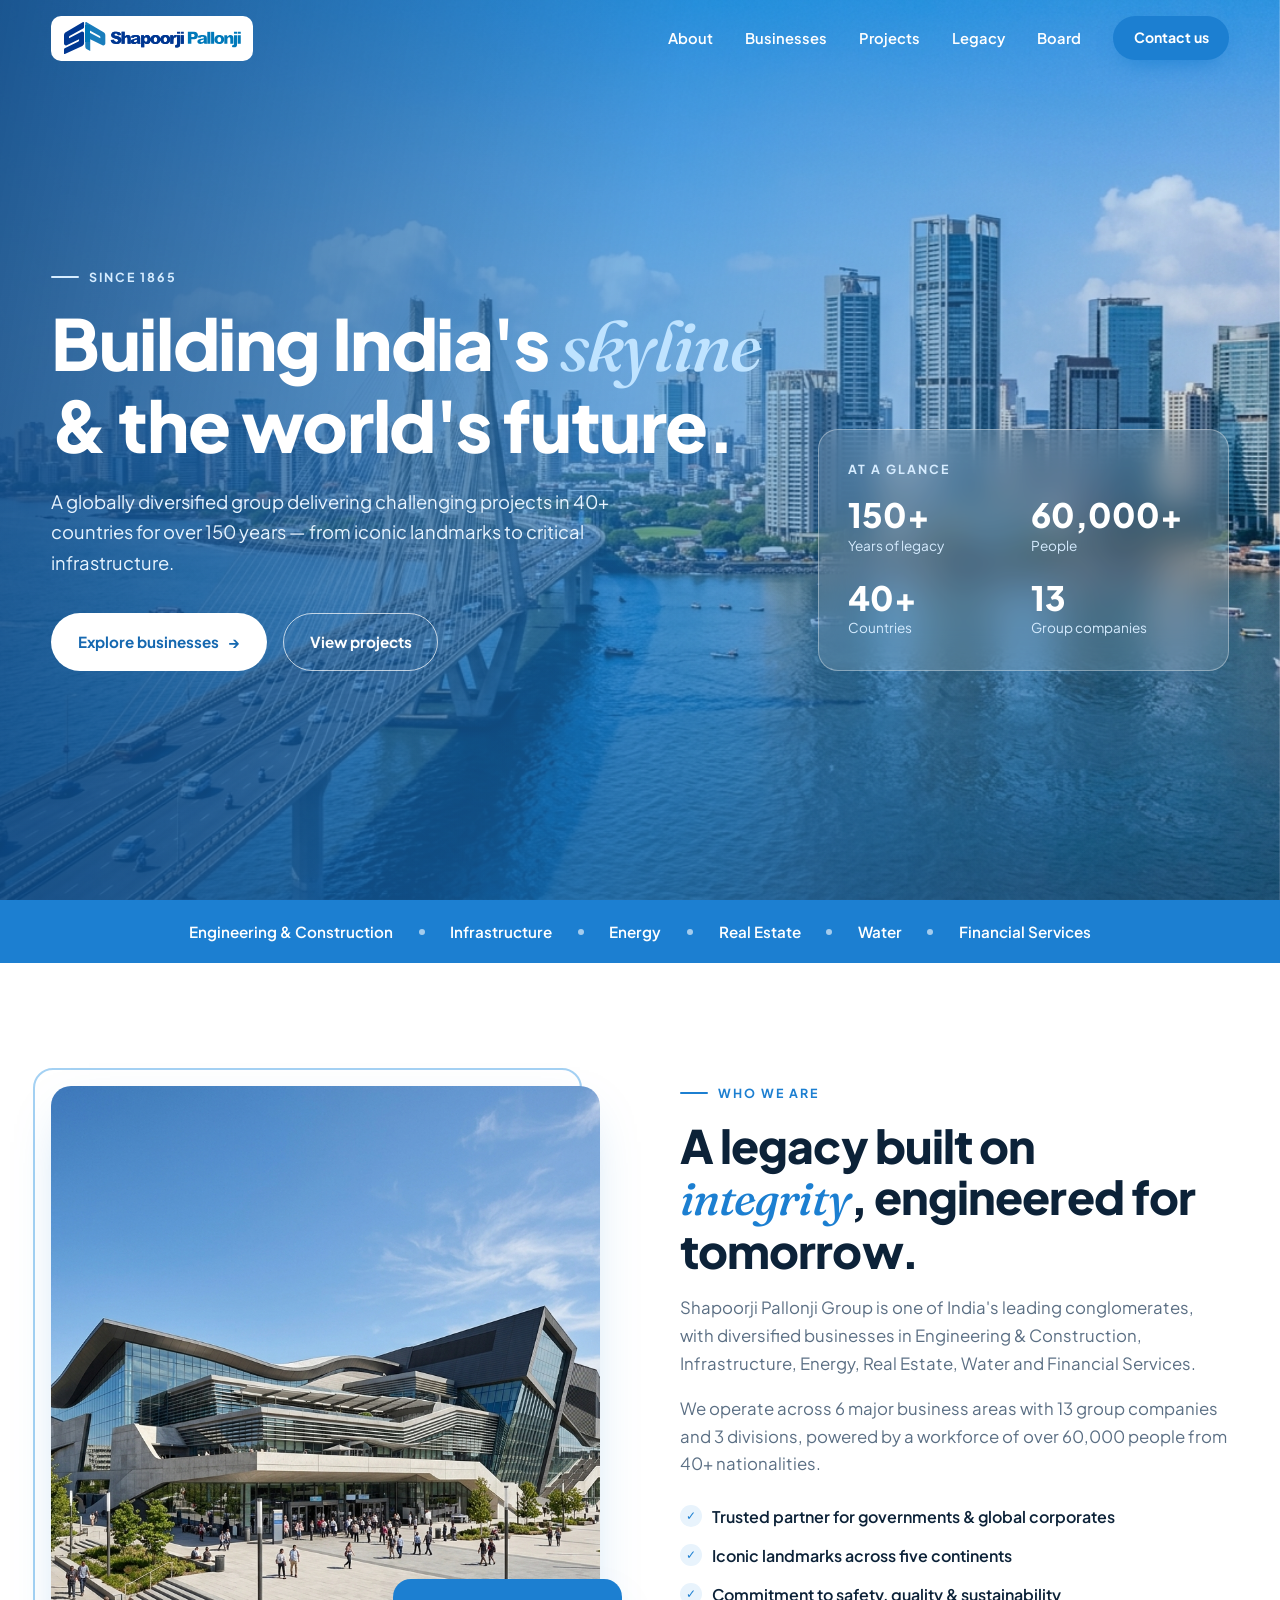
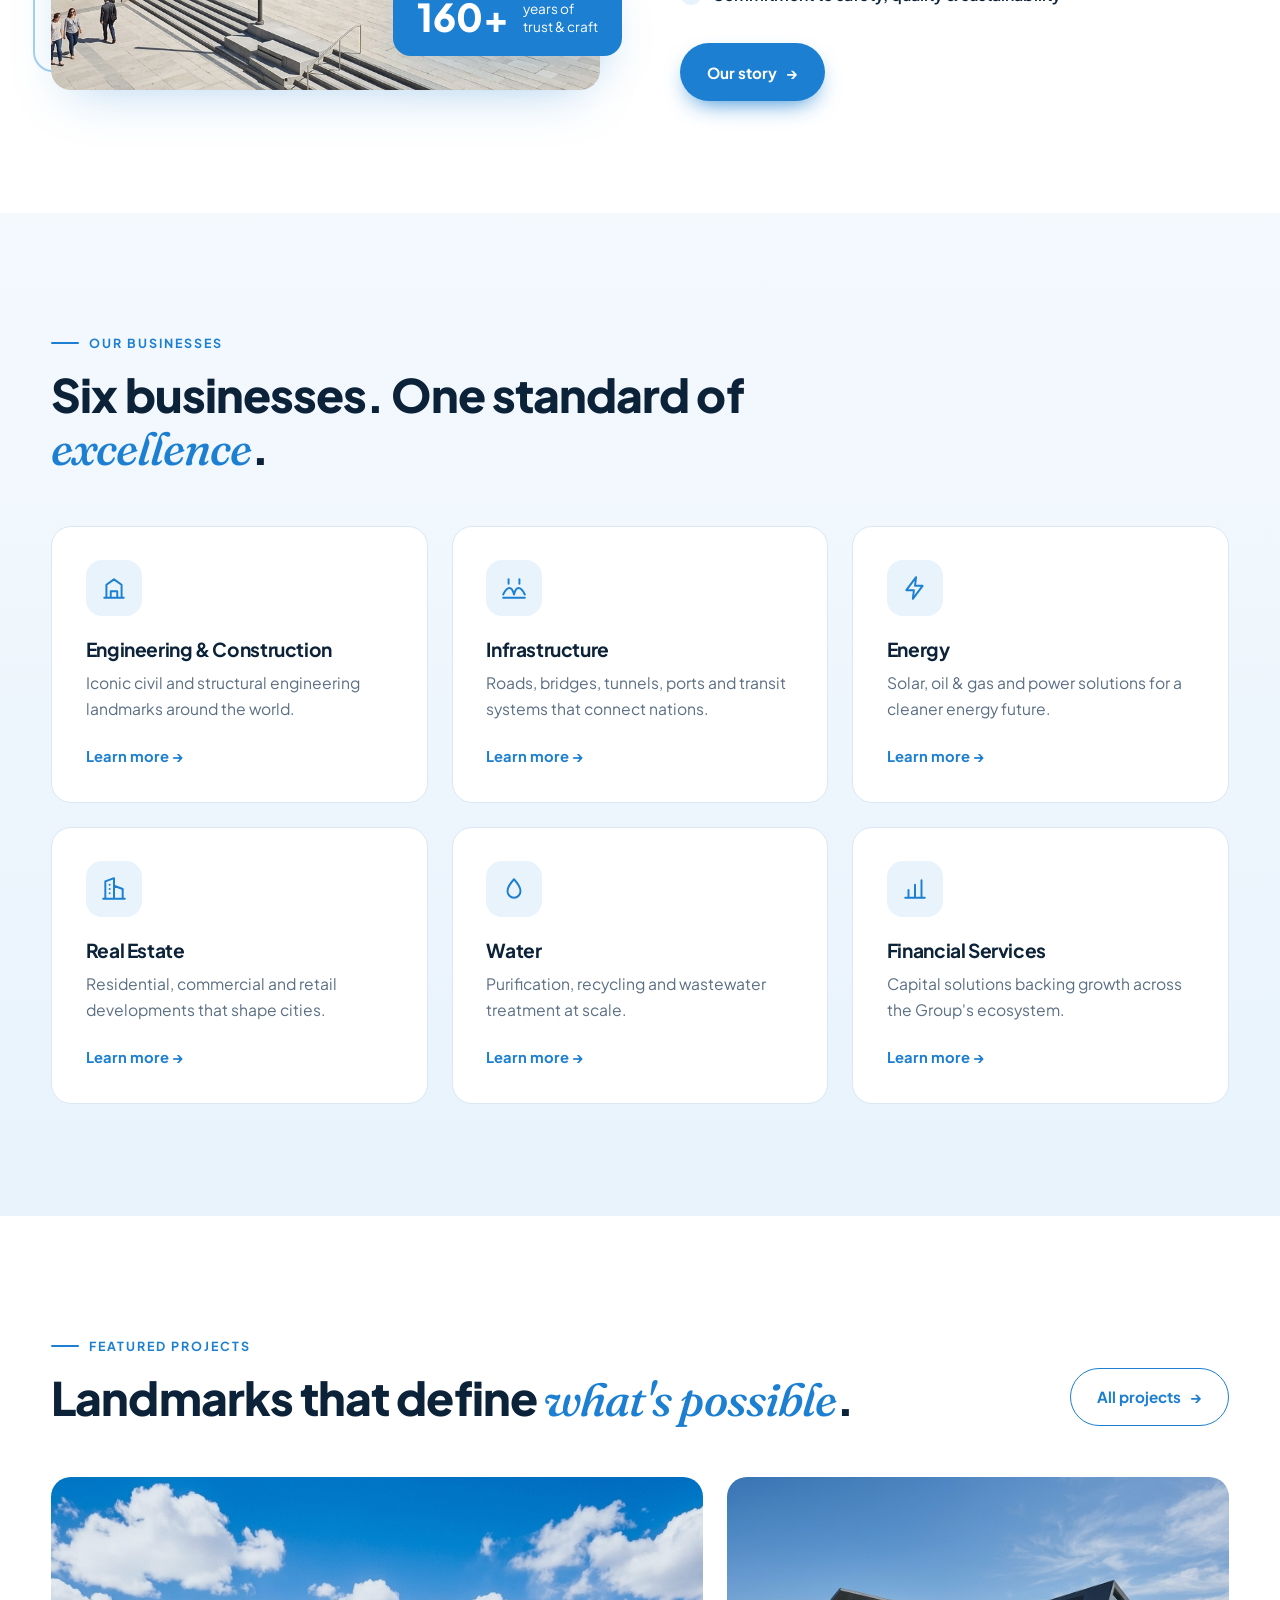
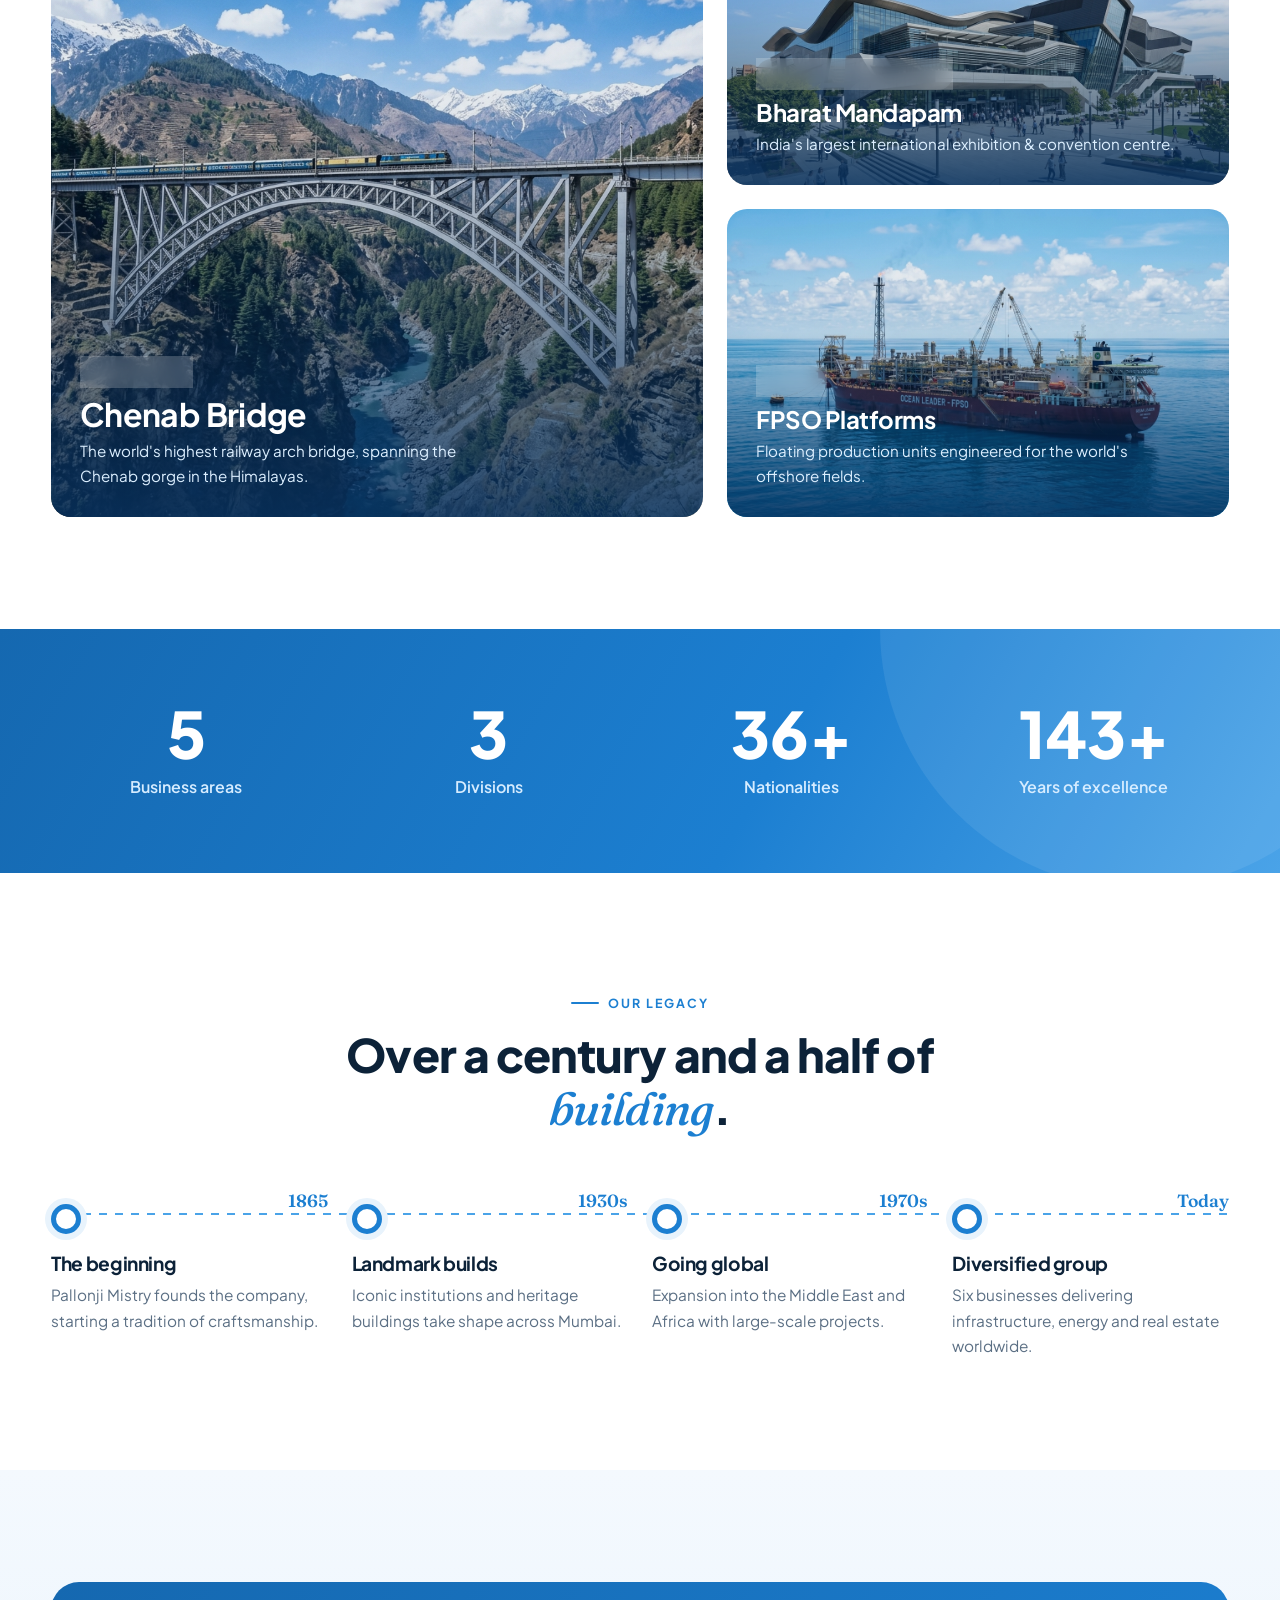
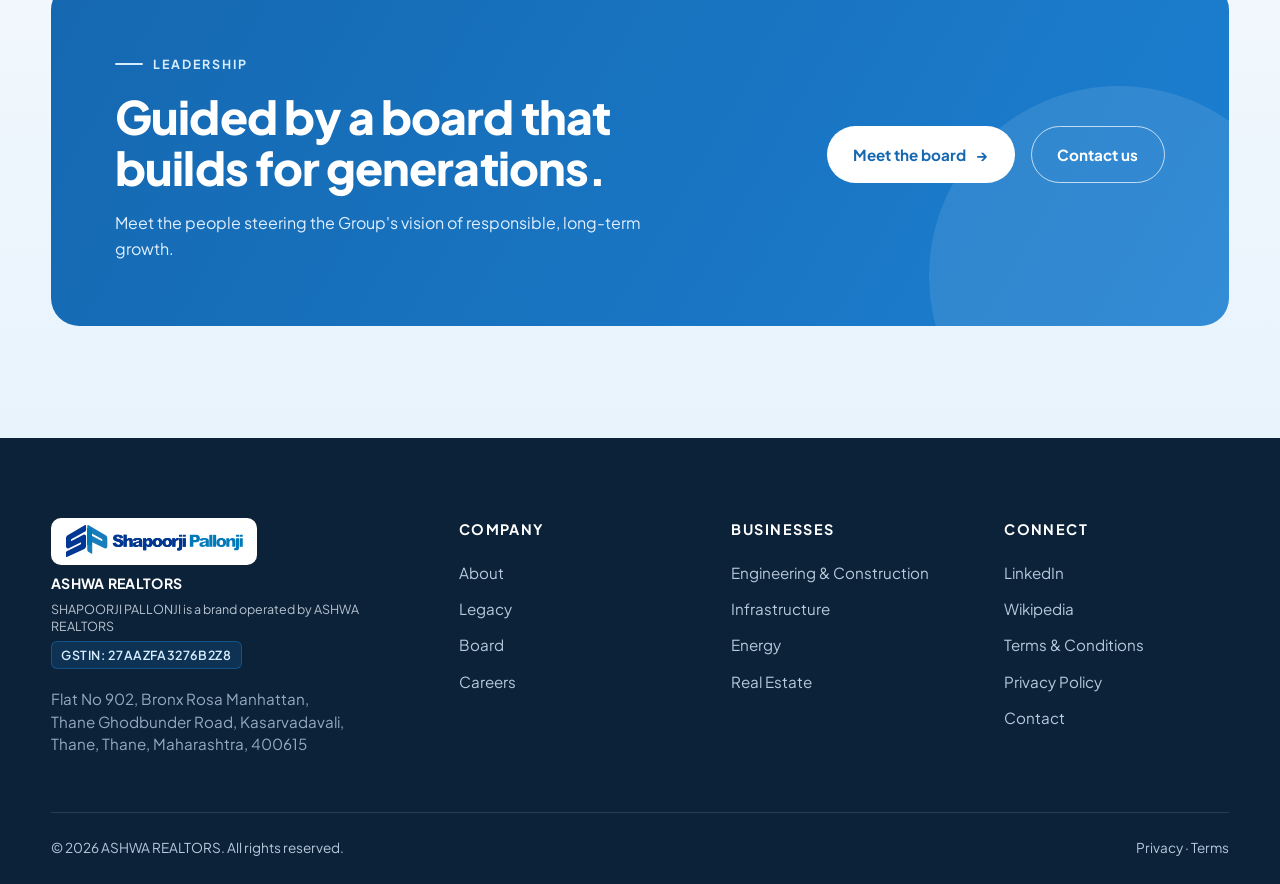
==== commit 76be0fbe: "Update legal entity details, GSTIN, address, and brand operator notice to ASHWA REALTORS" ====
--- a/index.html
+++ b/index.html
@@ -233,9 +233,10 @@
     <div class="container footer__grid">
       <div class="footer__brand">
         <img src="assets/logo.png" alt="Shapoorji Pallonji" width="182" height="35" />
-        <span class="footer__legal-name">SHAPOORJI PALLONJI AND COMPANY PRIVATE LIMITED</span>
-        <span class="footer__gstin">GSTIN: 27AAACS6994C1Z5</span>
-        <p class="footer__address">41/44, SP CENTRE, MINOO DESAI MARG, COLABA, Mumbai, Maharashtra, 400005</p>
+        <span class="footer__legal-name">ASHWA REALTORS</span>
+        <span class="footer__brand-note">SHAPOORJI PALLONJI is a brand operated by ASHWA REALTORS</span>
+        <span class="footer__gstin">GSTIN: 27AAZFA3276B2Z8</span>
+        <p class="footer__address">Flat No 902, Bronx Rosa Manhattan, Thane Ghodbunder Road, Kasarvadavali, Thane, Thane, Maharashtra, 400615</p>
       </div>
       <div>
         <h4>Company</h4>
@@ -261,7 +262,7 @@
       </div>
     </div>
     <div class="container footer__bottom">
-      <span>&copy; <span id="year"></span> SHAPOORJI PALLONJI AND COMPANY PRIVATE LIMITED. All rights reserved.</span>
+      <span>&copy; <span id="year"></span> ASHWA REALTORS. All rights reserved.</span>
       <span>Privacy &middot; Terms</span>
     </div>
   </footer>
--- a/styles.css
+++ b/styles.css
@@ -255,5 +255,6 @@
 }
 
 .footer__legal-name{display:block;color:#fff;font-weight:700;letter-spacing:.02em;margin-top:.4rem;font-size:.88rem}
+.footer__brand-note{display:block;color:#cbd5e1;font-size:.78rem;margin-top:.35rem;line-height:1.4;opacity:.9}
 .footer__gstin{display:inline-block;background:rgba(28,127,209,.18);color:#d6ecff;border:1px solid rgba(28,127,209,.4);border-radius:6px;padding:.15rem .55rem;font-size:.78rem;font-weight:600;margin-top:.35rem;letter-spacing:.05em}
 .footer__address{margin-top:.6rem;font-size:.84rem;color:#94a9bf;line-height:1.5;max-width:320px}
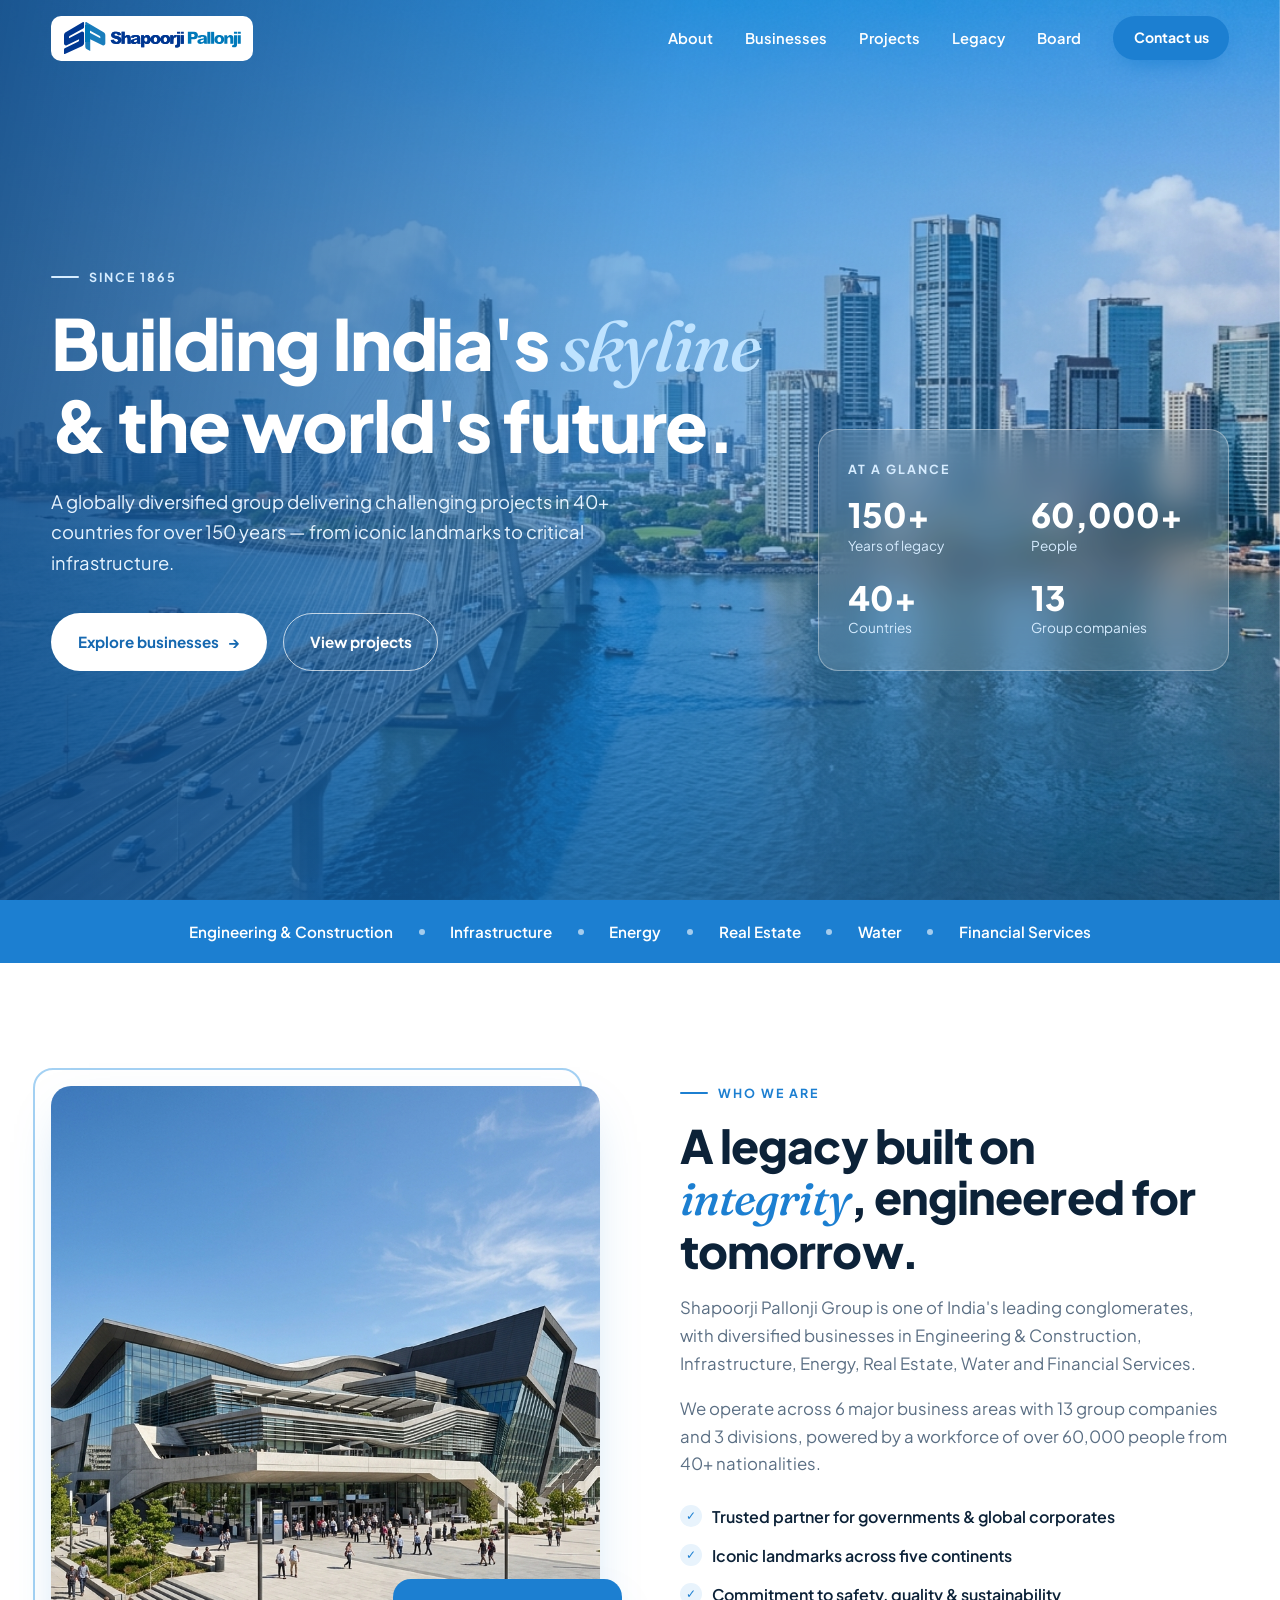
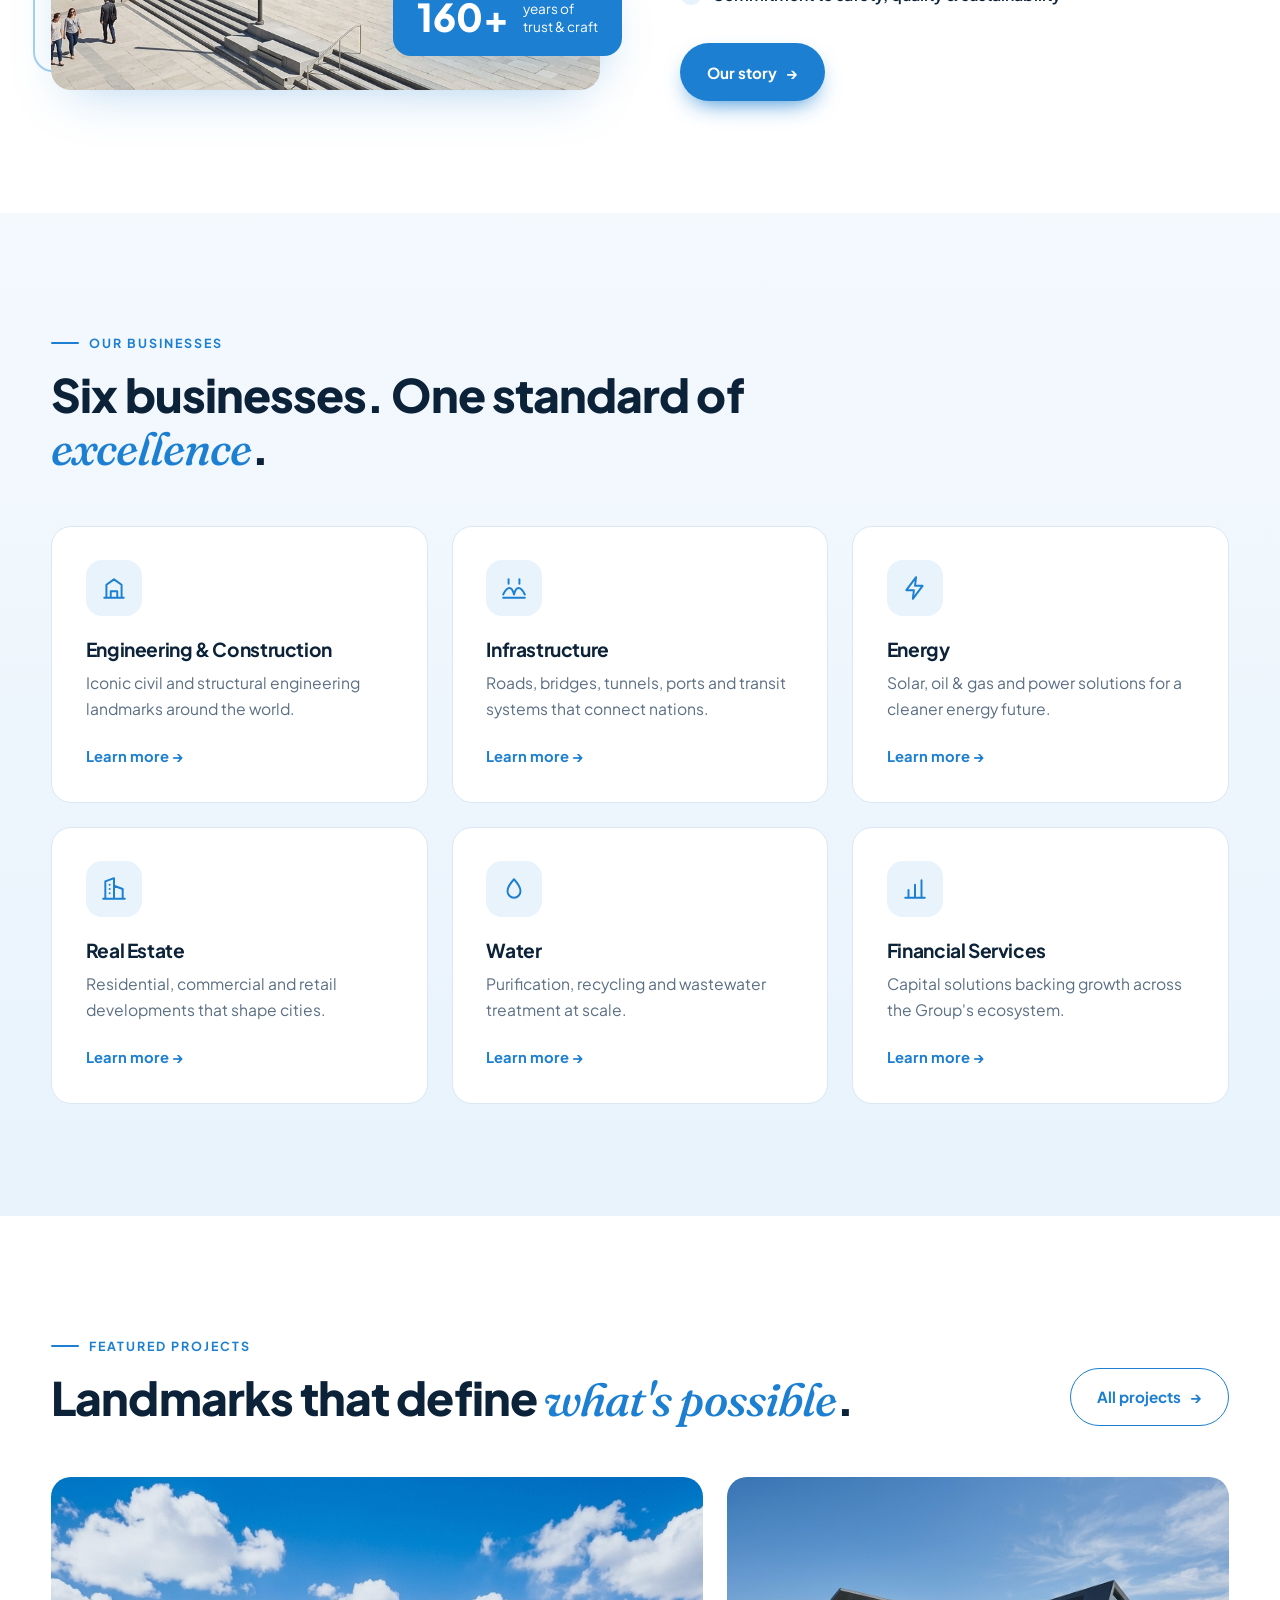
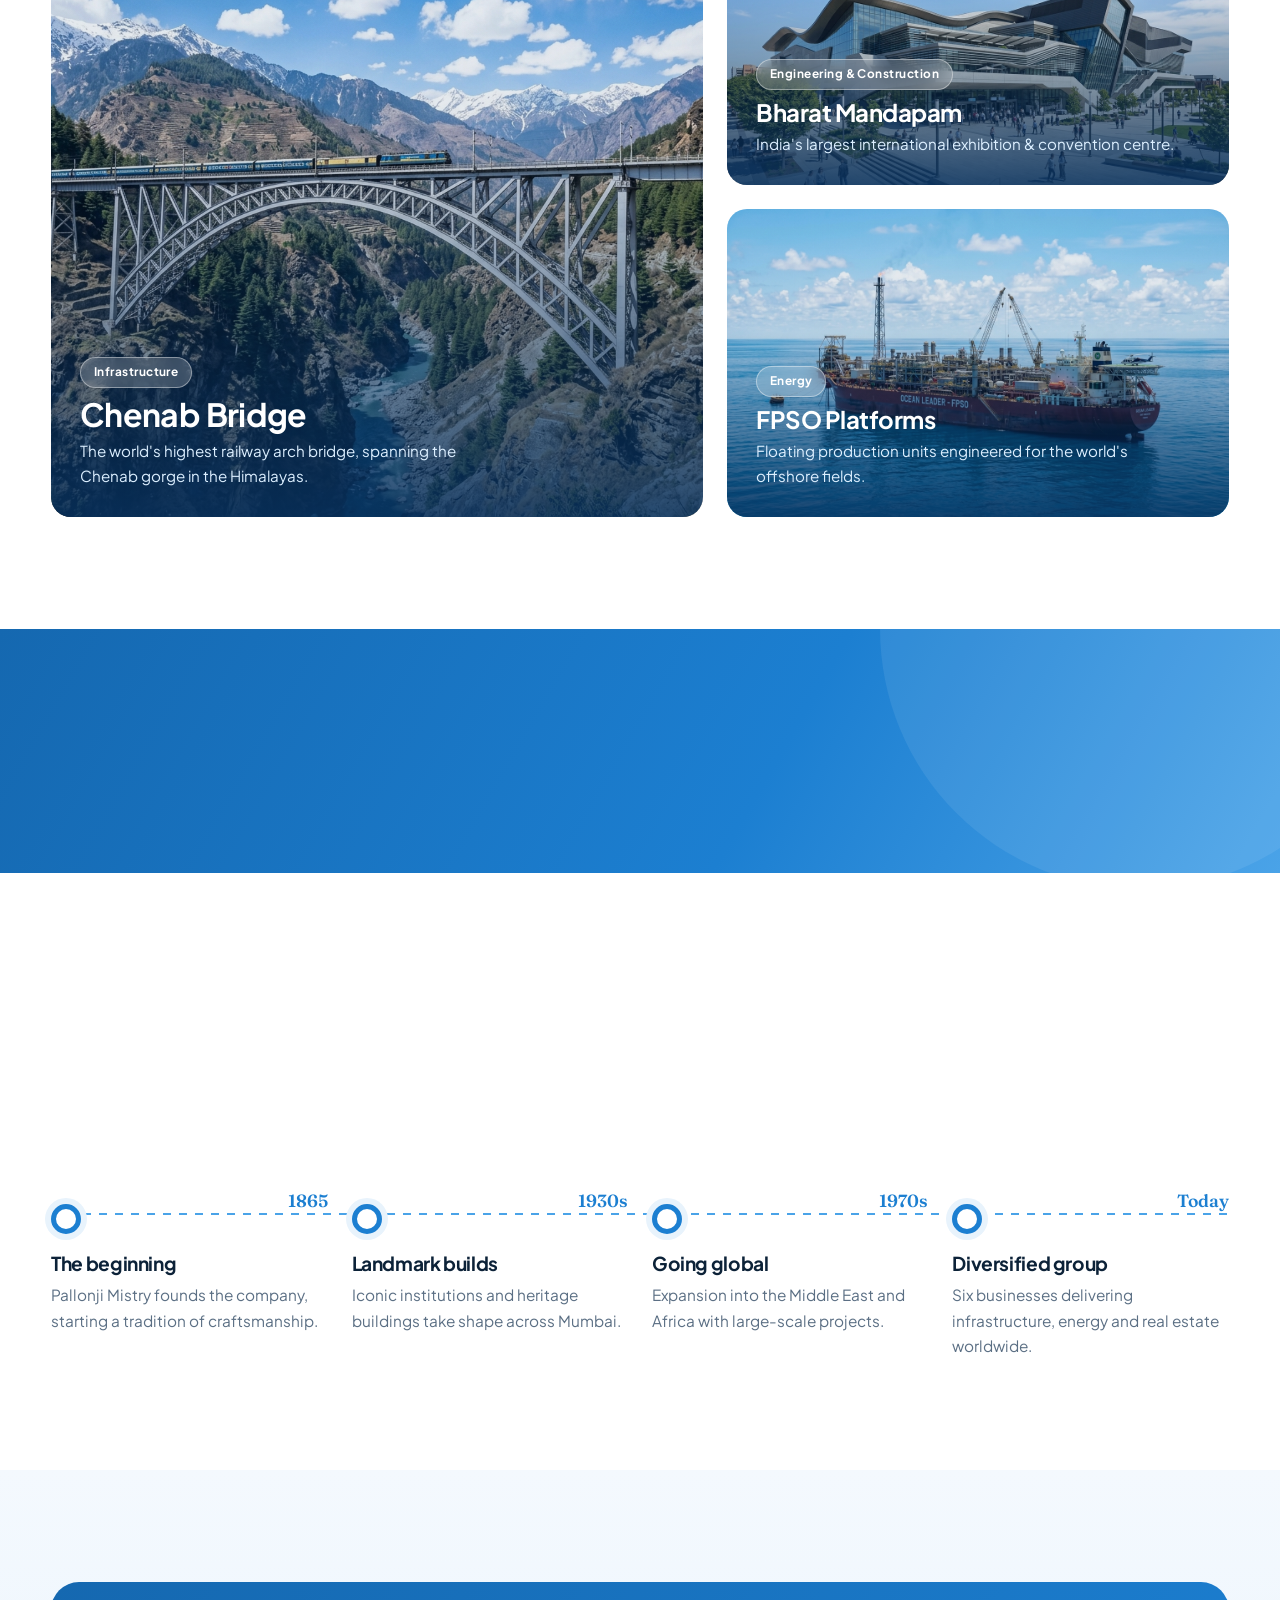
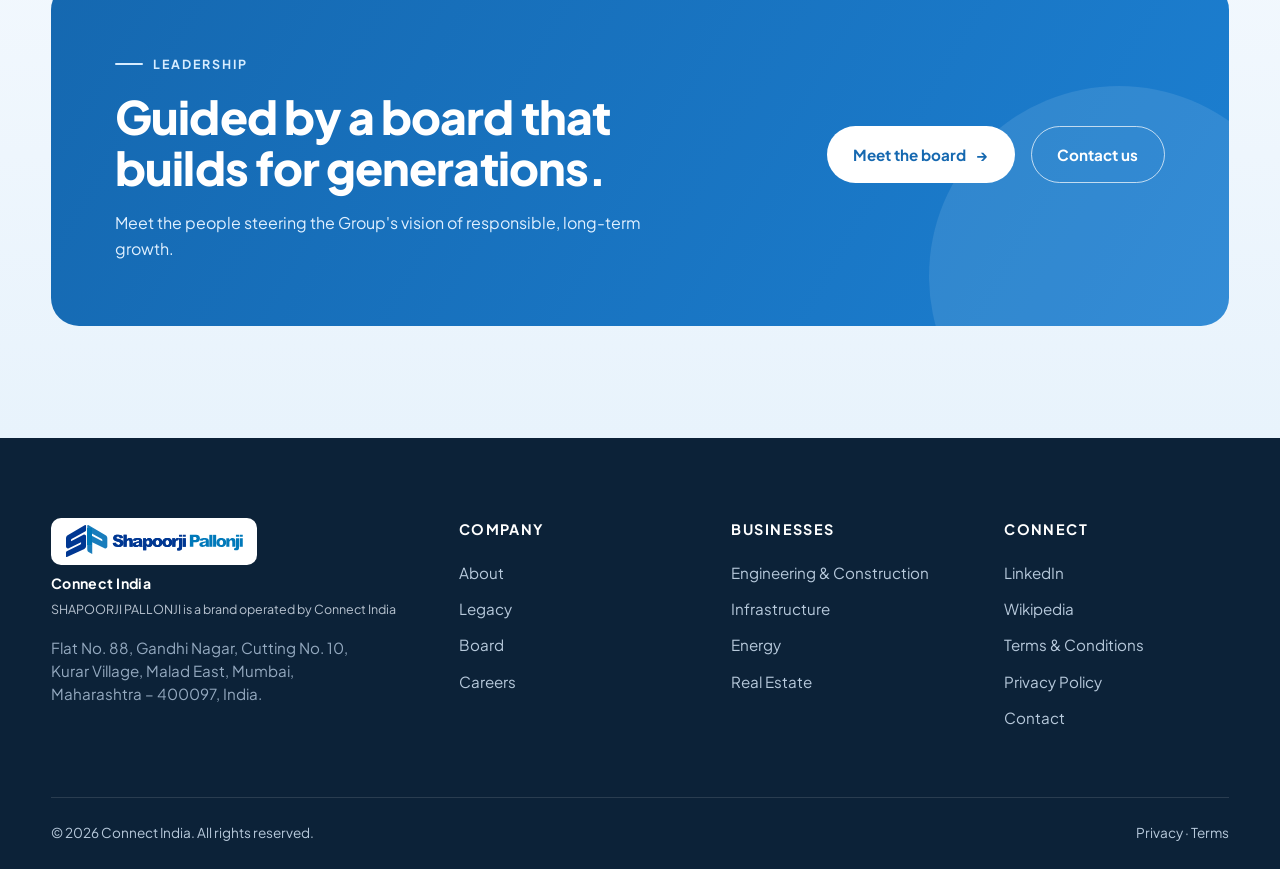
==== commit 65e28d09: "Update legal entity to Connect India, new address, and brand operator note" ====
--- a/index.html
+++ b/index.html
@@ -233,10 +233,9 @@
     <div class="container footer__grid">
       <div class="footer__brand">
         <img src="assets/logo.png" alt="Shapoorji Pallonji" width="182" height="35" />
-        <span class="footer__legal-name">ASHWA REALTORS</span>
-        <span class="footer__brand-note">SHAPOORJI PALLONJI is a brand operated by ASHWA REALTORS</span>
-        <span class="footer__gstin">GSTIN: 27AAZFA3276B2Z8</span>
-        <p class="footer__address">Flat No 902, Bronx Rosa Manhattan, Thane Ghodbunder Road, Kasarvadavali, Thane, Thane, Maharashtra, 400615</p>
+        <span class="footer__legal-name">Connect India</span>
+        <span class="footer__brand-note">SHAPOORJI PALLONJI is a brand operated by Connect India</span>
+        <p class="footer__address">Flat No. 88, Gandhi Nagar, Cutting No. 10, Kurar Village, Malad East, Mumbai, Maharashtra &ndash; 400097, India.</p>
       </div>
       <div>
         <h4>Company</h4>
@@ -262,7 +261,7 @@
       </div>
     </div>
     <div class="container footer__bottom">
-      <span>&copy; <span id="year"></span> ASHWA REALTORS. All rights reserved.</span>
+      <span>&copy; <span id="year"></span> Connect India. All rights reserved.</span>
       <span>Privacy &middot; Terms</span>
     </div>
   </footer>
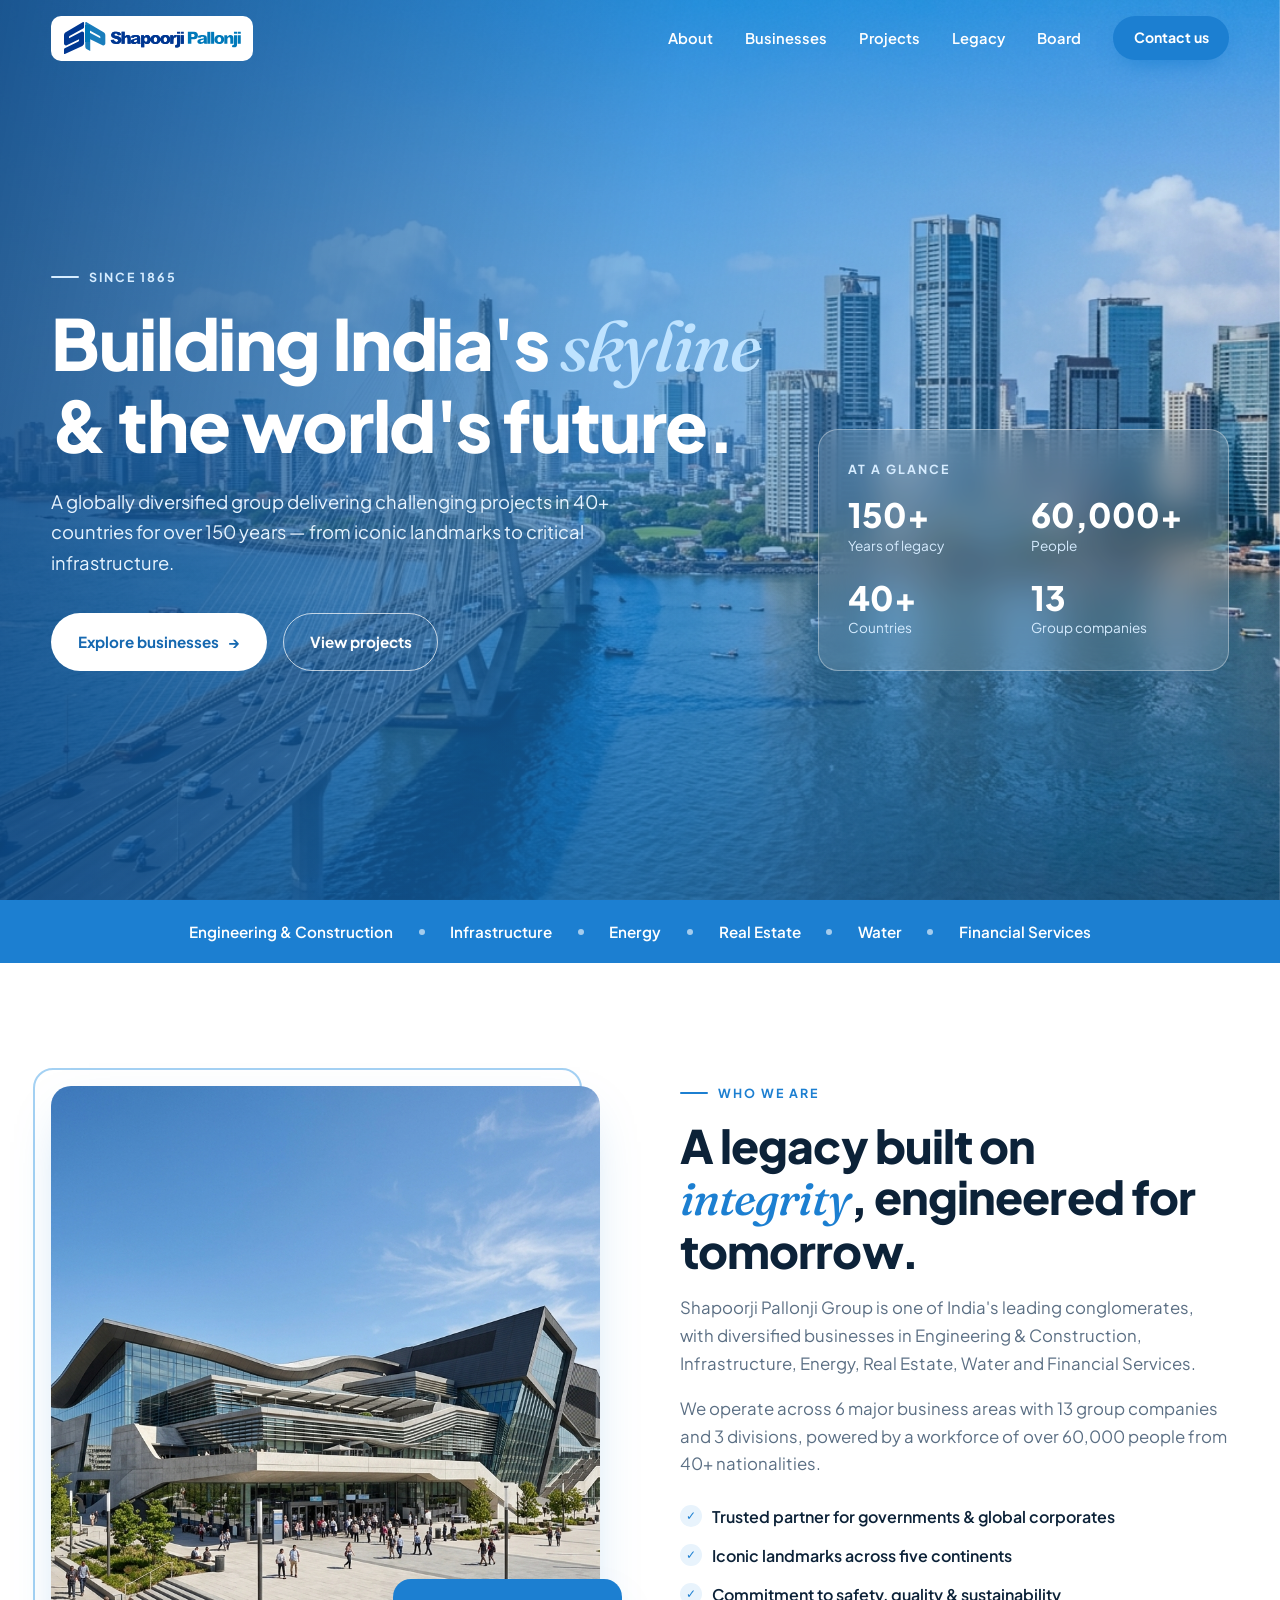
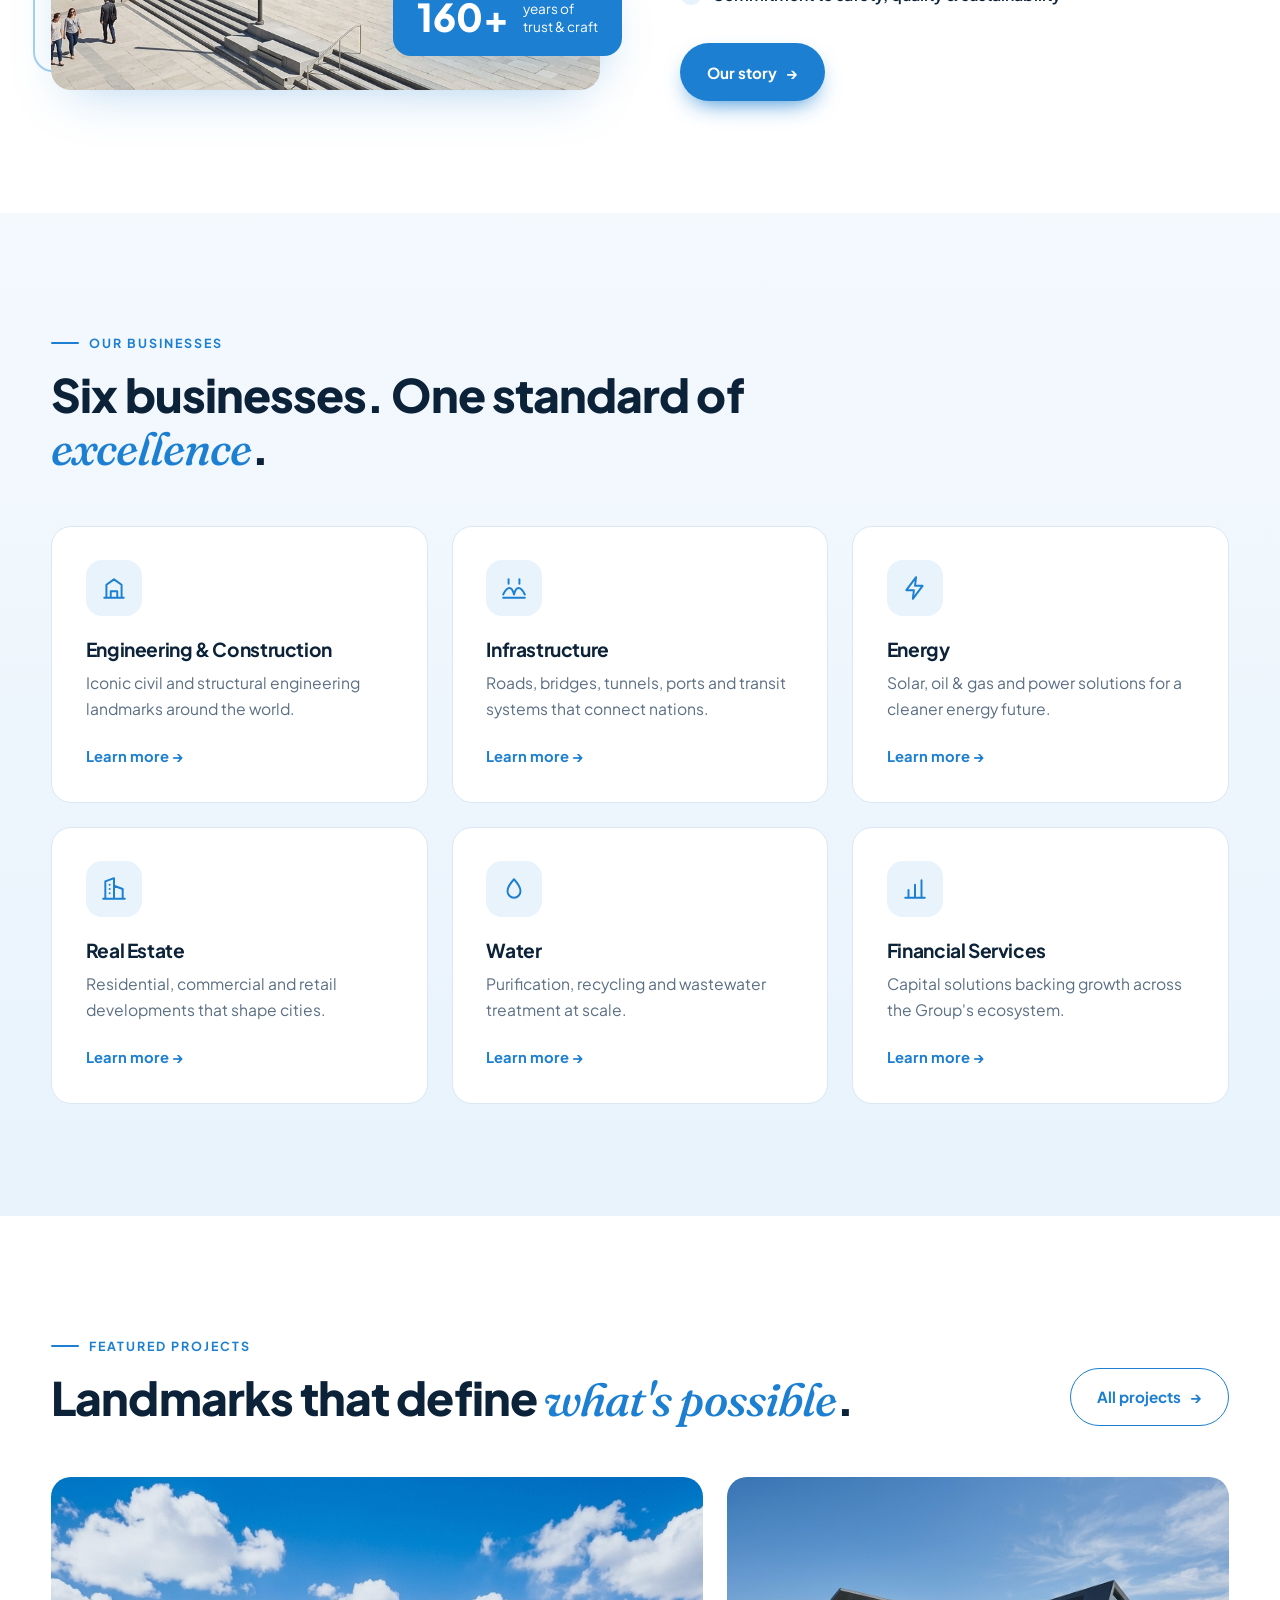
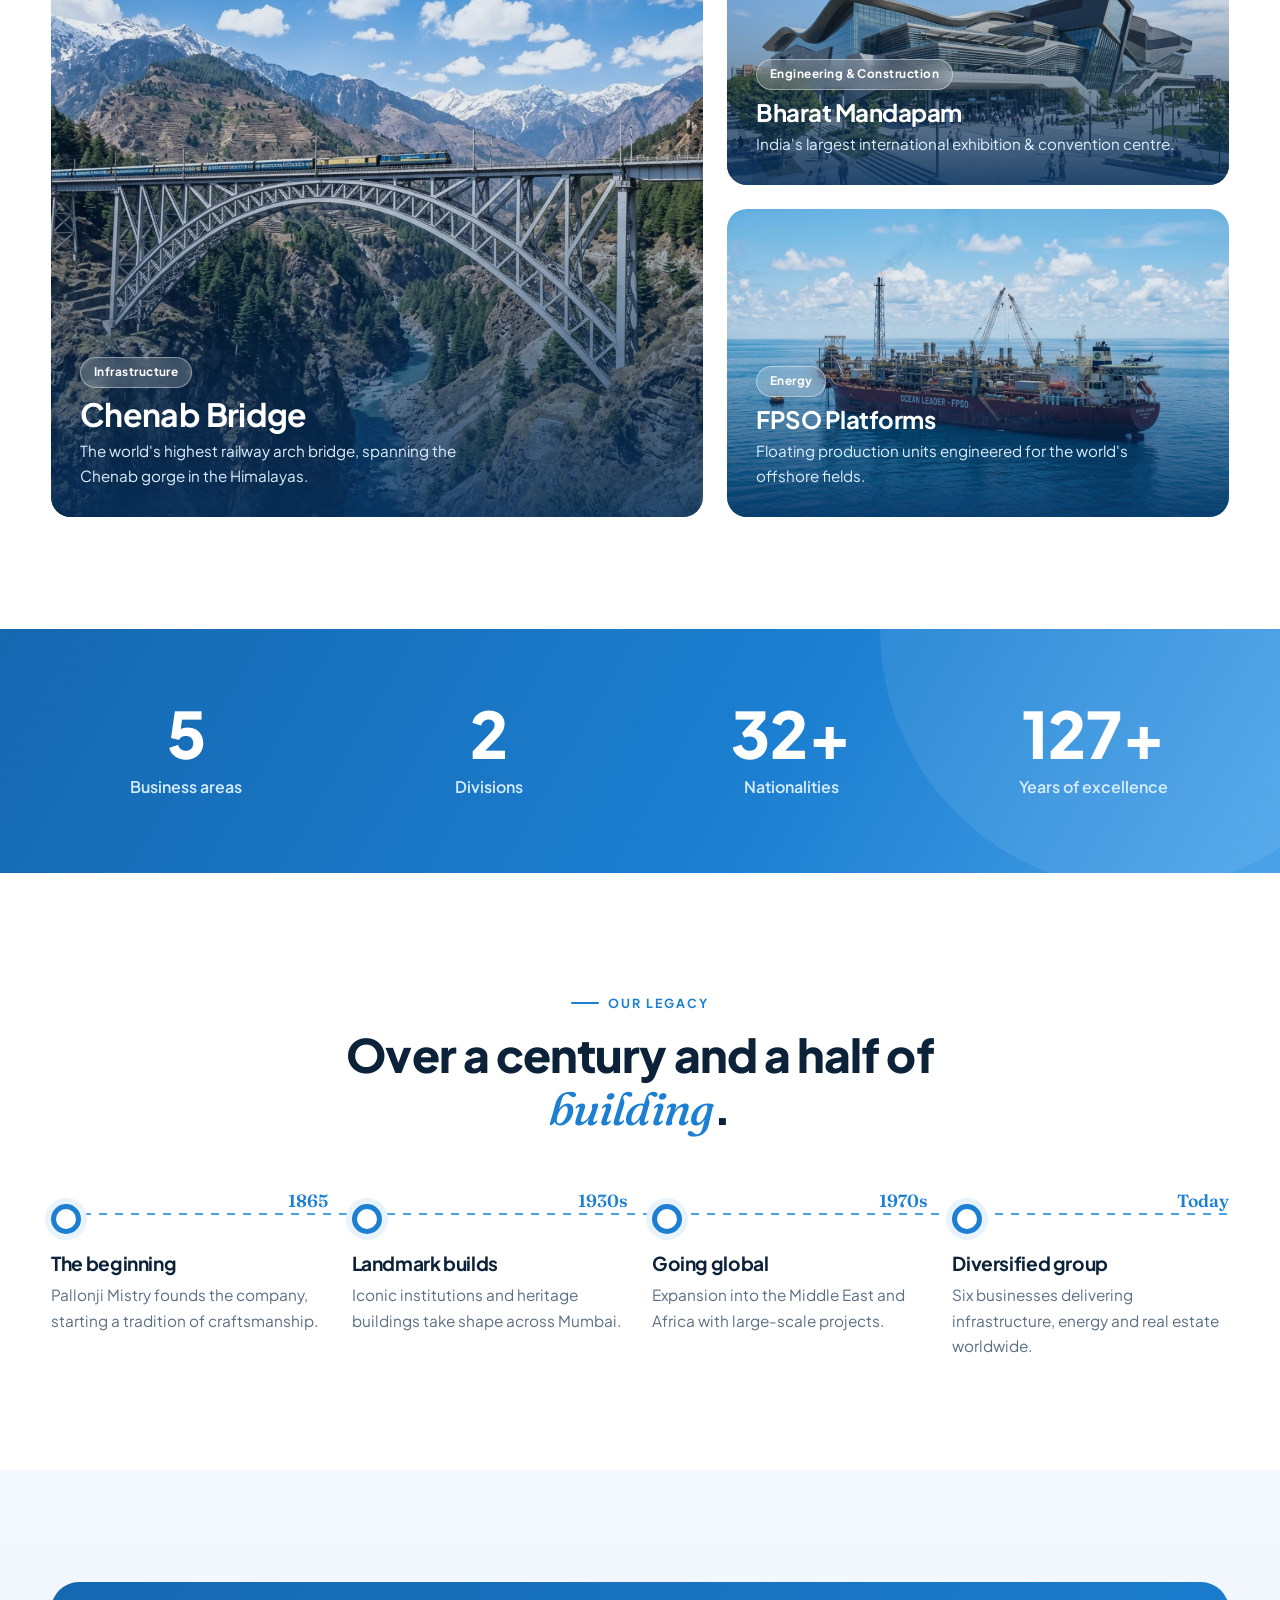
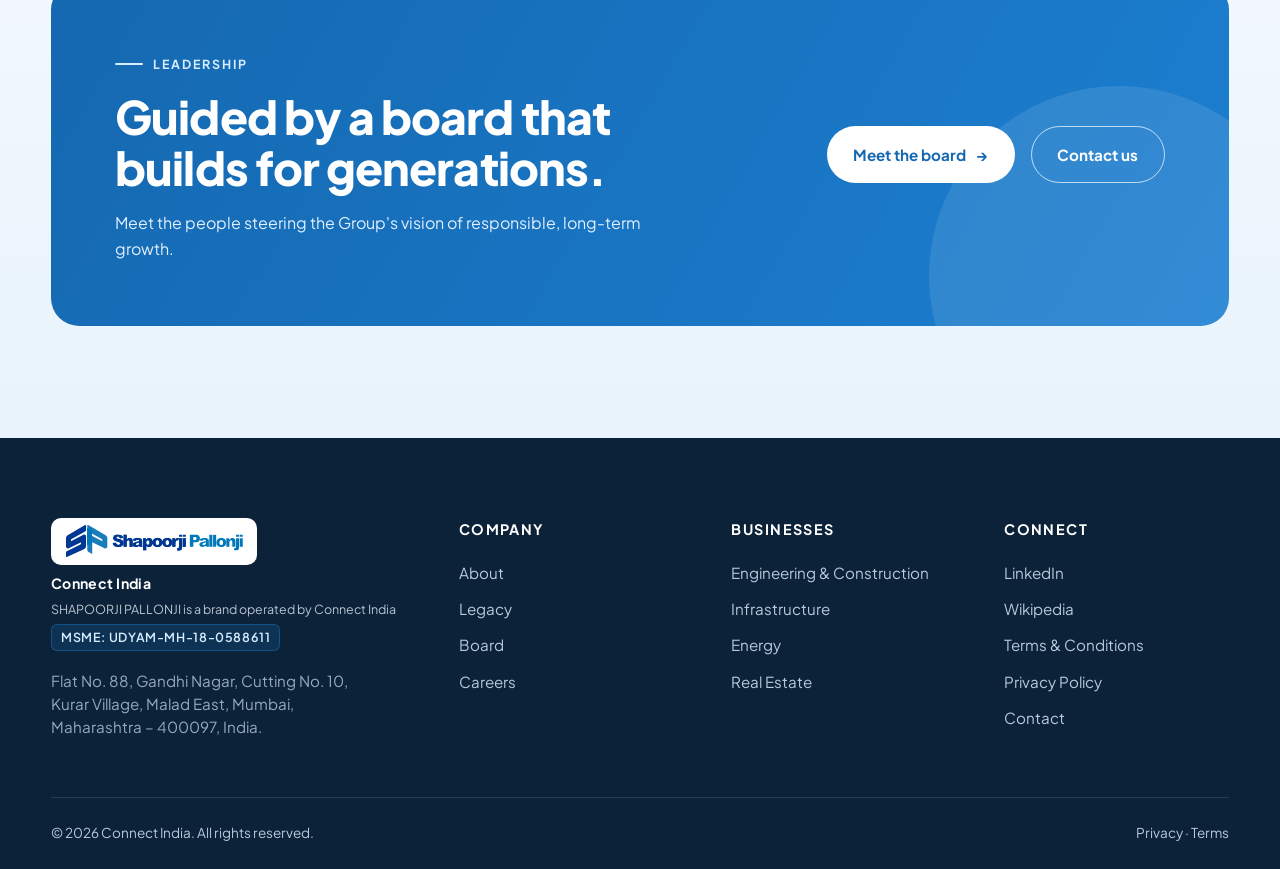
==== commit 42600a86: "Add MSME registration number UDYAM-MH-18-0588611 to all pages" ====
--- a/index.html
+++ b/index.html
@@ -235,6 +235,7 @@
         <img src="assets/logo.png" alt="Shapoorji Pallonji" width="182" height="35" />
         <span class="footer__legal-name">Connect India</span>
         <span class="footer__brand-note">SHAPOORJI PALLONJI is a brand operated by Connect India</span>
+        <span class="footer__gstin">MSME: UDYAM-MH-18-0588611</span>
         <p class="footer__address">Flat No. 88, Gandhi Nagar, Cutting No. 10, Kurar Village, Malad East, Mumbai, Maharashtra &ndash; 400097, India.</p>
       </div>
       <div>
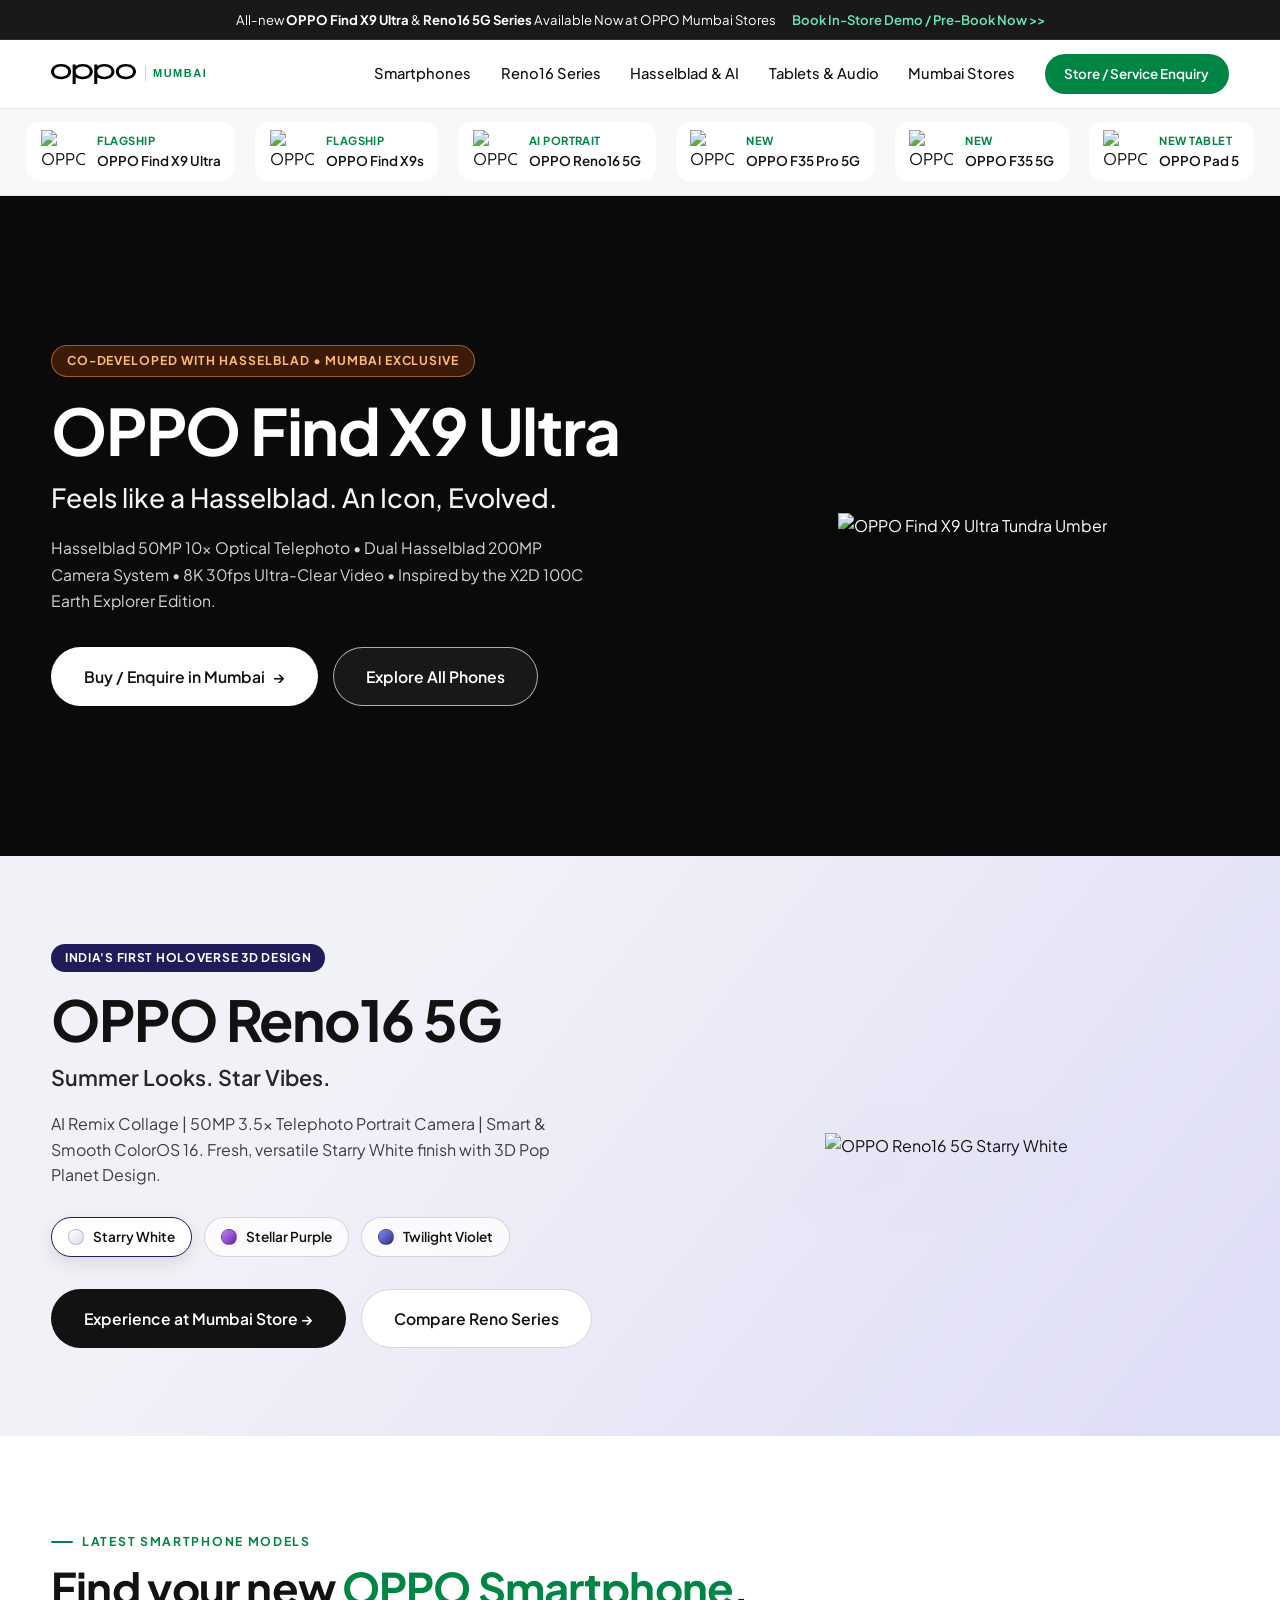
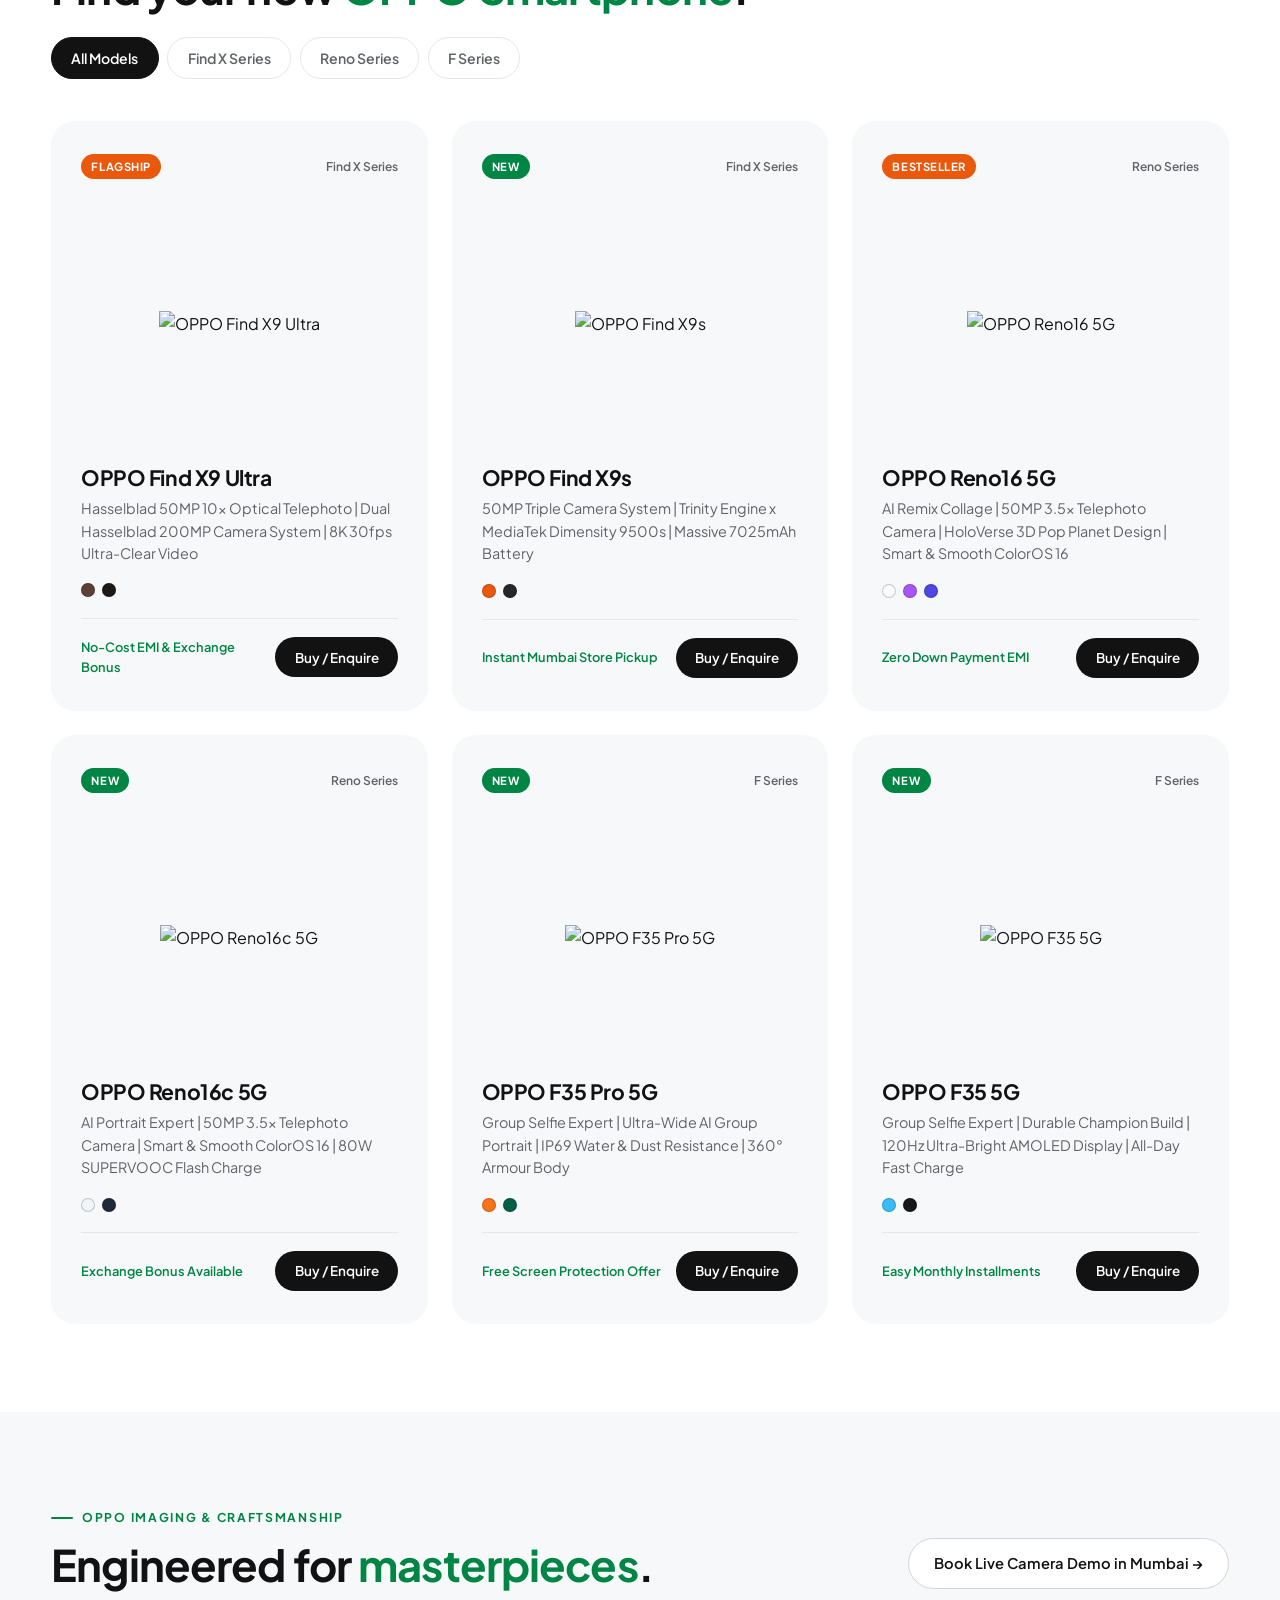
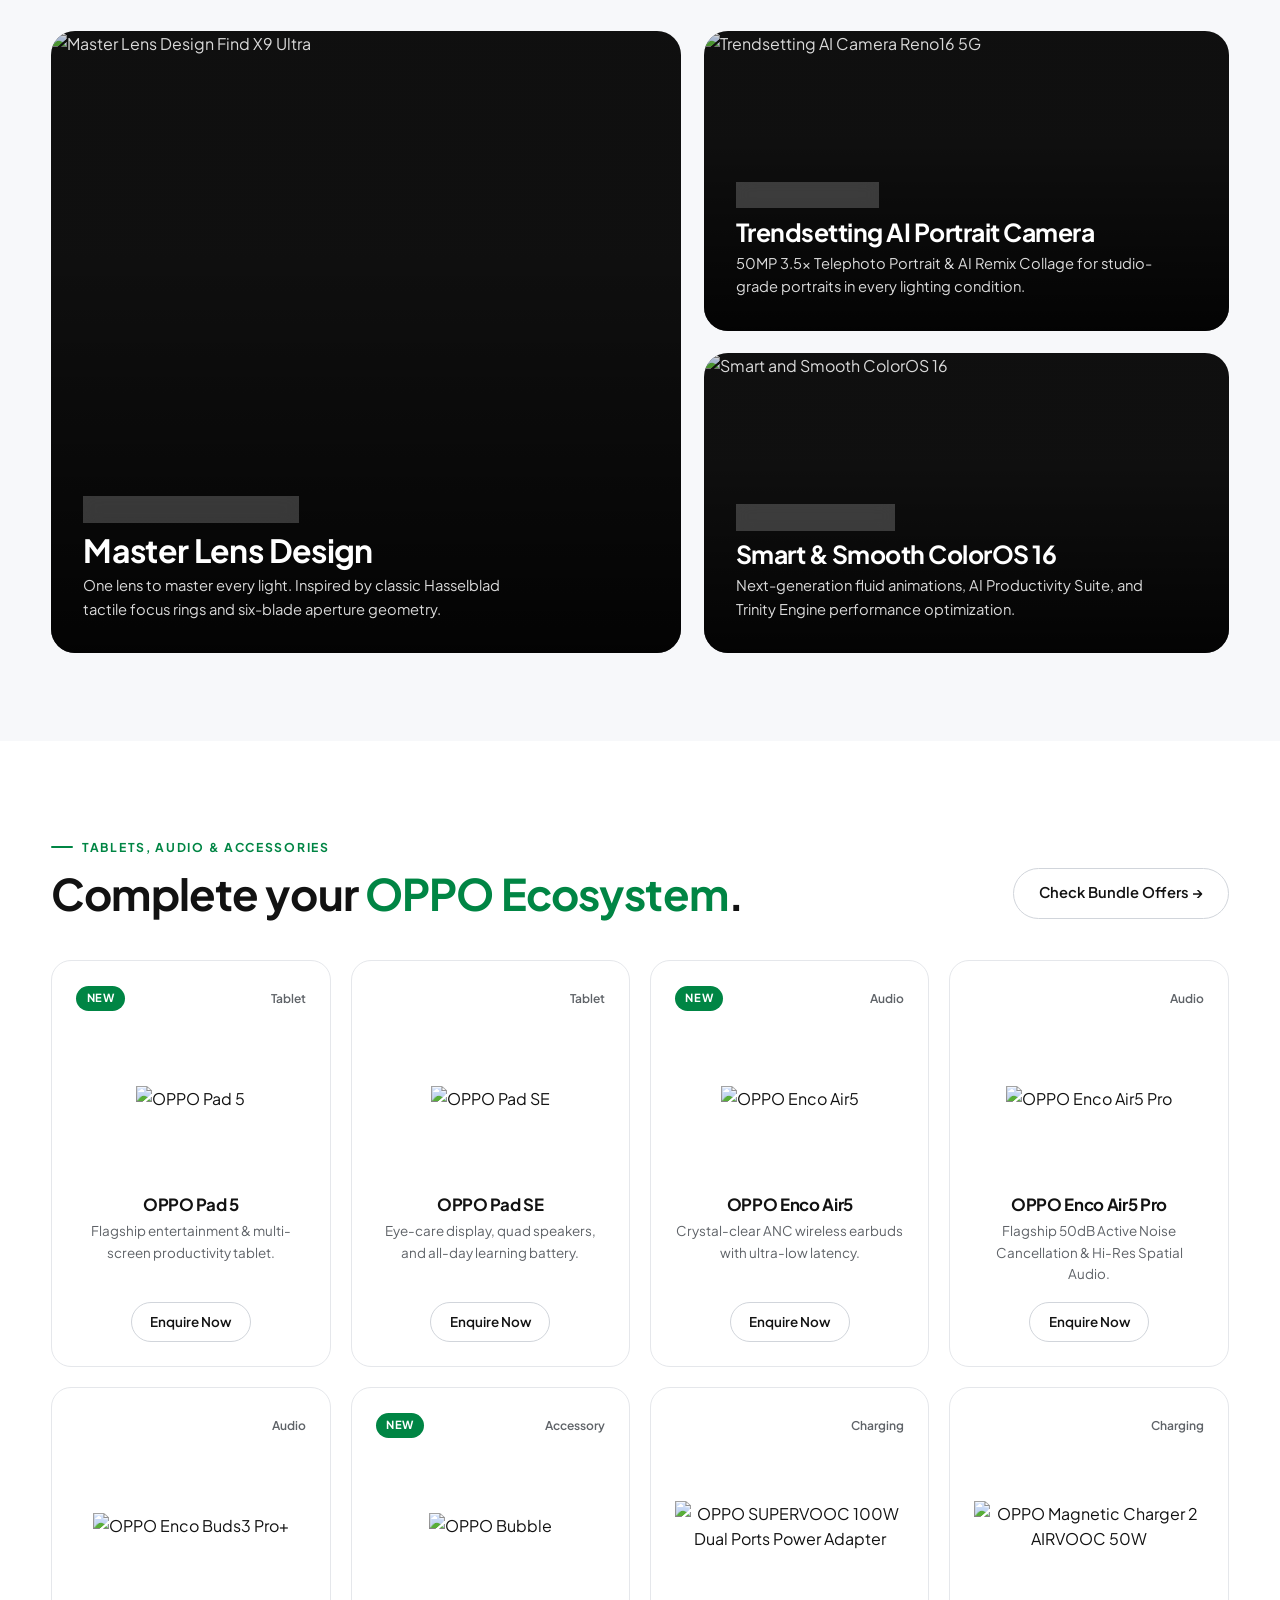
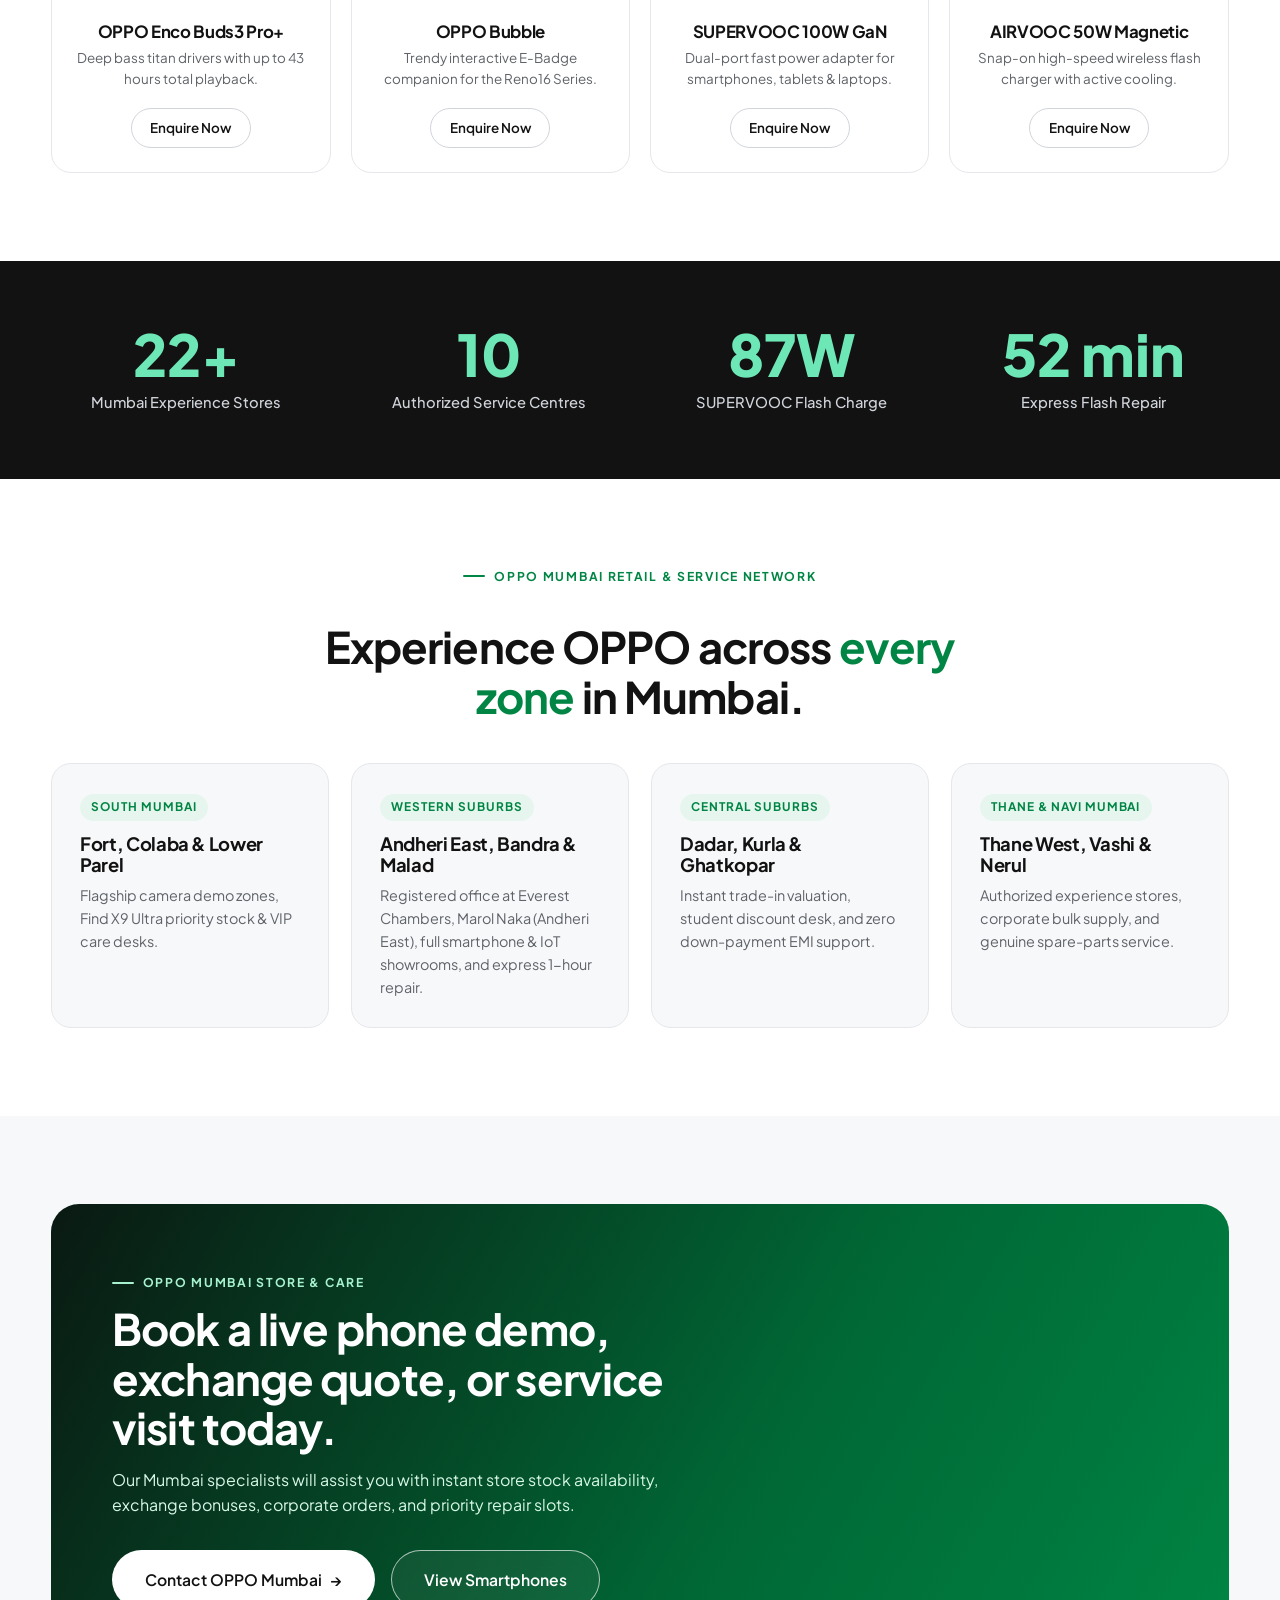
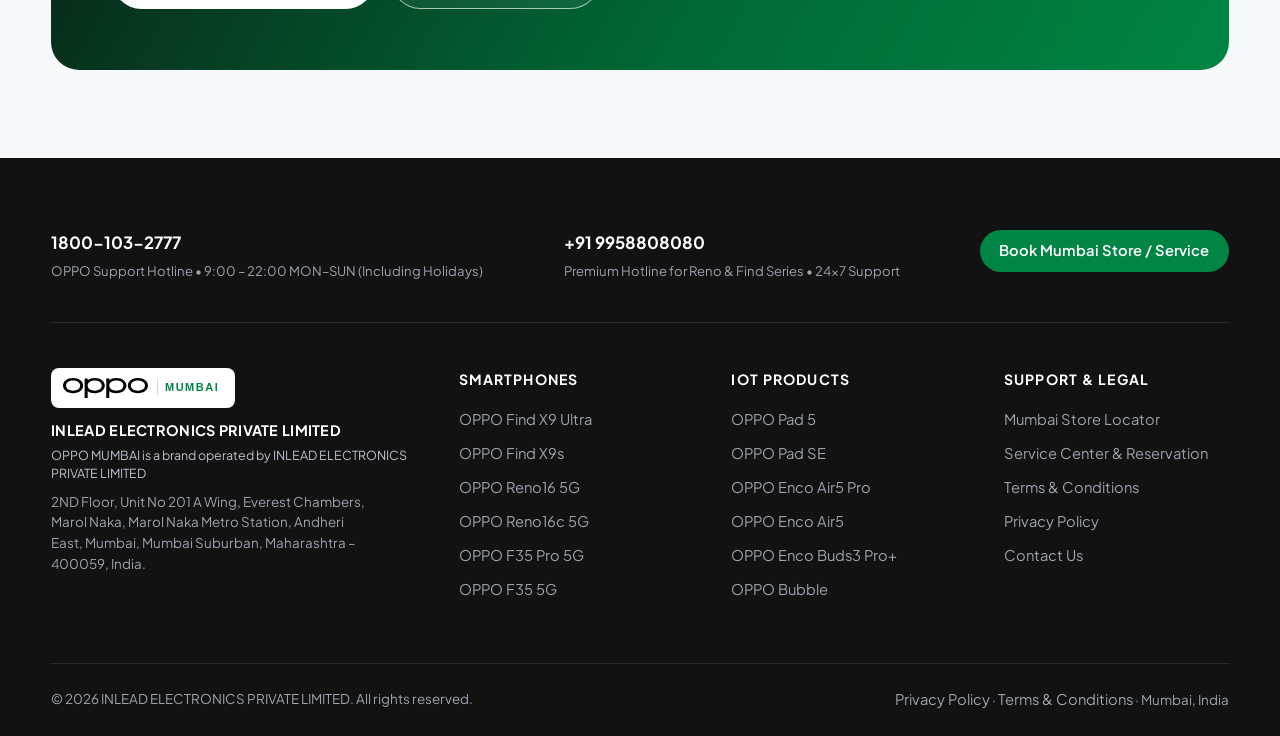
==== commit 4272d8d7: "Build OPPO Mumbai official website for INLEAD ELECTRONICS PRIVATE LIMITED" ====
--- a/index.html
+++ b/index.html
@@ -3,183 +3,424 @@
 <head>
   <meta charset="UTF-8" />
   <meta name="viewport" content="width=device-width, initial-scale=1.0" />
-  <title>Shapoorji Pallonji Group | Engineering, Infrastructure & Real Estate</title>
-  <meta name="description" content="Shapoorji Pallonji Group — one of India's leading conglomerates, delivering landmark projects across Engineering & Construction, Infrastructure, Energy, Real Estate, Water and Financial Services for over 150 years." />
-  <link rel="icon" href="assets/logo.png" />
+  <meta name="referrer" content="no-referrer" />
+  <title>OPPO Official Site | OPPO Mumbai Smartphones, Tablets, Audio &amp; Stores</title>
+  <meta name="description" content="Explore the all-new OPPO Find X9 Ultra, OPPO Reno16 5G, OPPO F35 Pro 5G, OPPO Pad 5, Enco Air5 and visit authorized OPPO Experience Stores &amp; Service Centers across Mumbai." />
+  <link rel="icon" href="assets/oppo-logo.svg" type="image/svg+xml" />
   <link rel="preconnect" href="https://fonts.googleapis.com" />
   <link rel="preconnect" href="https://fonts.gstatic.com" crossorigin />
-  <link href="https://fonts.googleapis.com/css2?family=Plus+Jakarta+Sans:wght@400;500;600;700;800&family=Fraunces:opsz,wght@9..144,500;9..144,600&display=swap" rel="stylesheet" />
+  <link href="https://fonts.googleapis.com/css2?family=Plus+Jakarta+Sans:wght@400;500;600;700;800&display=swap" rel="stylesheet" />
   <link rel="stylesheet" href="styles.css" />
 </head>
 <body>
 
-  <!-- HEADER -->
-  <header class="header" id="header">
+  <!-- TOP NOTICE BAR (OPPO.com/in style) -->
+  <div class="notice-bar">
+    <div class="container notice-bar__inner">
+      <span>All-new <strong>OPPO Find X9 Ultra</strong> &amp; <strong>Reno16 5G Series</strong> Available Now at OPPO Mumbai Stores</span>
+      <a href="contact.html">Book In-Store Demo / Pre-Book Now &gt;&gt;</a>
+    </div>
+  </div>
+
+  <!-- STICKY HEADER -->
+  <header class="header" id="header" data-solid>
     <div class="container header__inner">
-      <a href="#top" class="brand" aria-label="Shapoorji Pallonji home">
-        <img src="assets/logo.png" alt="Shapoorji Pallonji" width="182" height="35" />
+      <a href="#top" class="brand" aria-label="OPPO Mumbai home">
+        <img src="assets/oppo-logo.svg" alt="OPPO Mumbai" width="160" height="28" />
       </a>
       <nav class="nav" id="nav" aria-label="Main">
-        <a href="#about">About</a>
-        <a href="#businesses">Businesses</a>
-        <a href="#projects">Projects</a>
-        <a href="#legacy">Legacy</a>
-        <a href="#board">Board</a>
-        <a href="contact.html" class="btn btn--primary btn--sm nav__cta">Contact us</a>
+        <a href="#smartphones">Smartphones</a>
+        <a href="#reno-spotlight">Reno16 Series</a>
+        <a href="#features">Hasselblad &amp; AI</a>
+        <a href="#iot">Tablets &amp; Audio</a>
+        <a href="#stores">Mumbai Stores</a>
+        <a href="contact.html" class="btn btn--green btn--sm nav__cta">Store / Service Enquiry</a>
       </nav>
       <button class="burger" id="burger" aria-label="Toggle menu" aria-expanded="false"><span></span><span></span></button>
     </div>
   </header>
 
+  <!-- QUICK PRODUCT MEGA STRIP -->
+  <div class="quick-strip" aria-label="Featured OPPO Smartphones">
+    <div class="container quick-strip__list">
+      <a href="#smartphones" class="quick-item">
+        <img src="https://www.oppo.com/content/dam/oppo_com/common/mkt/v2-2/find-x9-ultra-x9s-en/find-x9-ultra/navigation/440-440-brown.png" alt="OPPO Find X9 Ultra" />
+        <div><span>Flagship</span><strong>OPPO Find X9 Ultra</strong></div>
+      </a>
+      <a href="#smartphones" class="quick-item">
+        <img src="https://www.oppo.com/content/dam/oppo_com/common/mkt/v2-2/find-x9-ultra-x9s-en/find-x9s/navigation/440-440-orange.png" alt="OPPO Find X9s" />
+        <div><span>Flagship</span><strong>OPPO Find X9s</strong></div>
+      </a>
+      <a href="#reno-spotlight" class="quick-item">
+        <img src="https://www.oppo.com/content/dam/oppo_com/common/mkt/v2-2/oppo-reno16-series-en/navigation/reno16/440-440-white.png" alt="OPPO Reno16 5G" />
+        <div><span>AI Portrait</span><strong>OPPO Reno16 5G</strong></div>
+      </a>
+      <a href="#smartphones" class="quick-item">
+        <img src="https://www.oppo.com/content/dam/oppo_com/common/mkt/v2-2/f35-pro-in/navigation/440-440-orange.png" alt="OPPO F35 Pro 5G" />
+        <div><span>New</span><strong>OPPO F35 Pro 5G</strong></div>
+      </a>
+      <a href="#smartphones" class="quick-item">
+        <img src="https://www.oppo.com/content/dam/oppo_com/common/mkt/v2-2/oppo-a7-pro-serice-en/navigation/a7-pro/440-440-blue.png" alt="OPPO F35 5G" />
+        <div><span>New</span><strong>OPPO F35 5G</strong></div>
+      </a>
+      <a href="#iot" class="quick-item">
+        <img src="https://www.oppo.com/content/dam/oppo_com/common/mkt/v2-2/oppo-pad-5-in/navigation/440-440-black-v2.png" alt="OPPO Pad 5" />
+        <div><span>New Tablet</span><strong>OPPO Pad 5</strong></div>
+      </a>
+    </div>
+  </div>
+
   <main id="top">
 
-    <!-- HERO -->
-    <section class="hero">
-      <div class="hero__bg" style="background-image:url('assets/hero.jpg')"></div>
-      <div class="hero__veil"></div>
-      <div class="container hero__inner">
-        <div class="hero__copy reveal">
-          <span class="eyebrow eyebrow--light"><i></i> Since 1865</span>
-          <h1>Building India's <em>skyline</em> &amp; the world's future.</h1>
-          <p>A globally diversified group delivering challenging projects in 40+ countries for over 150 years — from iconic landmarks to critical infrastructure.</p>
-          <div class="hero__actions">
-            <a href="#businesses" class="btn btn--white">Explore businesses <span aria-hidden="true">→</span></a>
-            <a href="#projects" class="btn btn--ghost">View projects</a>
-          </div>
-        </div>
-
-        <aside class="hero__card reveal" style="--d:.15s">
-          <p class="hero__card-title">At a glance</p>
-          <div class="hero__stats">
-            <div><b data-count="150" data-suffix="+">0</b><span>Years of legacy</span></div>
-            <div><b data-count="60000" data-suffix="+">0</b><span>People</span></div>
-            <div><b data-count="40" data-suffix="+">0</b><span>Countries</span></div>
-            <div><b data-count="13">0</b><span>Group companies</span></div>
-          </div>
-        </aside>
-      </div>
-    </section>
-
-    <!-- SECTORS STRIP -->
-    <section class="strip">
-      <div class="container strip__inner">
-        <span>Engineering &amp; Construction</span><i></i>
-        <span>Infrastructure</span><i></i>
-        <span>Energy</span><i></i>
-        <span>Real Estate</span><i></i>
-        <span>Water</span><i></i>
-        <span>Financial Services</span>
-      </div>
-    </section>
-
-    <!-- ABOUT -->
-    <section class="section about" id="about">
-      <div class="container about__grid">
-        <div class="about__media reveal">
-          <img src="assets/convention.jpg" alt="Landmark convention centre built by the Group" loading="lazy" />
-          <div class="about__badge">
-            <b>160+</b><span>years of<br />trust &amp; craft</span>
-          </div>
-        </div>
-        <div class="about__copy reveal" style="--d:.1s">
-          <span class="eyebrow"><i></i> Who we are</span>
-          <h2>A legacy built on <em>integrity</em>, engineered for tomorrow.</h2>
-          <p>Shapoorji Pallonji Group is one of India's leading conglomerates, with diversified businesses in Engineering &amp; Construction, Infrastructure, Energy, Real Estate, Water and Financial Services.</p>
-          <p>We operate across 6 major business areas with 13 group companies and 3 divisions, powered by a workforce of over 60,000 people from 40+ nationalities.</p>
-          <ul class="ticks">
-            <li>Trusted partner for governments &amp; global corporates</li>
-            <li>Iconic landmarks across five continents</li>
-            <li>Commitment to safety, quality &amp; sustainability</li>
-          </ul>
-          <a href="#legacy" class="btn btn--primary">Our story <span aria-hidden="true">→</span></a>
-        </div>
-      </div>
-    </section>
-
-    <!-- BUSINESSES -->
-    <section class="section section--tint" id="businesses">
+    <!-- HERO 1: OPPO FIND X9 ULTRA (OFFICIAL OPPO INDIA FLAGSHIP) -->
+    <section class="flagship-hero">
+      <div class="flagship-hero__bg" style="background-image:url('https://www.oppo.com/content/dam/oppo_com/oppo/product-asset-library/find-x/find-x9-ultra-x9s-en/find-x9-ultra/brown-orange/in/v1/assets/videos-design-0-pc-cover-1-1e160b.jpg.webp')"></div>
+      <div class="flagship-hero__veil"></div>
+      <div class="container flagship-hero__grid">
+        <div class="flagship-hero__copy reveal">
+          <span class="flagship-badge">Co-Developed with Hasselblad &bull; Mumbai Exclusive</span>
+          <h1>OPPO Find X9 Ultra</h1>
+          <p class="flagship-hero__subtitle">Feels like a Hasselblad. An Icon, Evolved.</p>
+          <p class="flagship-hero__specs">
+            Hasselblad 50MP 10x Optical Telephoto &bull; Dual Hasselblad 200MP Camera System &bull; 8K 30fps Ultra-Clear Video &bull; Inspired by the X2D 100C Earth Explorer Edition.
+          </p>
+          <div class="flagship-hero__actions">
+            <a href="contact.html" class="btn btn--white btn--lg">Buy / Enquire in Mumbai <span aria-hidden="true">→</span></a>
+            <a href="#smartphones" class="btn btn--ghost btn--lg">Explore All Phones</a>
+          </div>
+        </div>
+        <div class="flagship-hero__phone reveal" style="--d:.12s">
+          <img src="https://www.oppo.com/content/dam/oppo_com/common/mkt/v2-2/find-x9-ultra-x9s-en/find-x9-ultra/navigation/440-440-brown.png" alt="OPPO Find X9 Ultra Tundra Umber" />
+        </div>
+      </div>
+    </section>
+
+    <!-- HERO 2: OPPO RENO16 5G INTERACTIVE COLOR SHOWCASE (FROM OPPO.COM/IN) -->
+    <section class="reno-showcase" id="reno-spotlight" data-theme="0">
+      <div class="container reno-showcase__grid">
+        <div class="reno-showcase__copy reveal">
+          <span class="reno-tag">India's First HoloVerse 3D Design</span>
+          <h2>OPPO Reno16 5G</h2>
+          <p class="reno-showcase__tagline">Summer Looks. Star Vibes.</p>
+          <p class="reno-showcase__desc" id="renoDesc">
+            AI Remix Collage | 50MP 3.5x Telephoto Portrait Camera | Smart &amp; Smooth ColorOS 16. Fresh, versatile Starry White finish with 3D Pop Planet Design.
+          </p>
+
+          <div class="color-picker" role="group" aria-label="Select OPPO Reno16 5G Color">
+            <button type="button" class="color-btn active" data-reno-color="0" data-img="https://www.oppo.com/content/dam/oppo_com/oppo/product-asset-library/reno/reno16-series/in/reno16/white-purple-violet/v1/assets/images-color-s3-in-phone-0-1-e404d9.png.webp" data-desc="AI Remix Collage | 50MP 3.5x Telephoto Portrait Camera | Smart & Smooth ColorOS 16. Fresh, versatile Starry White finish with 3D Pop Planet Design.">
+              <span class="color-dot" style="background:linear-gradient(135deg,#ffffff,#dcdcf2)"></span> Starry White
+            </button>
+            <button type="button" class="color-btn" data-reno-color="1" data-img="https://www.oppo.com/content/dam/oppo_com/oppo/product-asset-library/reno/reno16-series/in/reno16/white-purple-violet/v1/assets/images-color-s3-in-phone-1-1-3b2531.png.webp" data-desc="Soft yet striking, dreamy yet bold. Stellar Purple blends sweetness with strength — reflective, expressive, and powered by OPPO AI Portrait Camera.">
+              <span class="color-dot" style="background:linear-gradient(135deg,#c084fc,#6b21a8)"></span> Stellar Purple
+            </button>
+            <button type="button" class="color-btn" data-reno-color="2" data-img="https://www.oppo.com/content/dam/oppo_com/oppo/product-asset-library/reno/reno16-series/in/reno16/white-purple-violet/v1/assets/images-color-s3-in-phone-2-1-31d657.png.webp" data-desc="High-street chic with an edgy twist. Twilight Violet shines with a cool, versatile glow — capturing the quiet confidence of twilight.">
+              <span class="color-dot" style="background:linear-gradient(135deg,#818cf8,#312e81)"></span> Twilight Violet
+            </button>
+          </div>
+
+          <div class="flagship-hero__actions">
+            <a href="contact.html" class="btn btn--primary btn--lg">Experience at Mumbai Store →</a>
+            <a href="#smartphones" class="btn btn--outline btn--lg">Compare Reno Series</a>
+          </div>
+        </div>
+
+        <div class="reno-showcase__visual reveal" style="--d:.1s">
+          <img id="renoPhoneImg" src="https://www.oppo.com/content/dam/oppo_com/oppo/product-asset-library/reno/reno16-series/in/reno16/white-purple-violet/v1/assets/images-color-s3-in-phone-0-1-e404d9.png.webp" alt="OPPO Reno16 5G Starry White" />
+        </div>
+      </div>
+    </section>
+
+    <!-- LATEST SMARTPHONES CATALOG (OFFICIAL OPPO.COM/IN LINEUP) -->
+    <section class="section" id="smartphones">
       <div class="container">
         <div class="section__head reveal">
-          <span class="eyebrow"><i></i> Our businesses</span>
-          <h2>Six businesses. One standard of <em>excellence</em>.</h2>
-        </div>
-
-        <div class="cards">
-          <a href="#" class="card reveal">
-            <span class="card__icon"><svg viewBox="0 0 24 24"><path d="M3 21h18M5 21V9l7-5 7 5v12M9 21v-6h6v6"/></svg></span>
-            <h3>Engineering &amp; Construction</h3>
-            <p>Iconic civil and structural engineering landmarks around the world.</p>
-            <span class="card__link">Learn more →</span>
-          </a>
-          <a href="#" class="card reveal" style="--d:.06s">
-            <span class="card__icon"><svg viewBox="0 0 24 24"><path d="M2 18c4-8 8-8 10 0 2-8 6-8 10 0M2 21h20M7 8V4m10 4V4"/></svg></span>
-            <h3>Infrastructure</h3>
-            <p>Roads, bridges, tunnels, ports and transit systems that connect nations.</p>
-            <span class="card__link">Learn more →</span>
-          </a>
-          <a href="#" class="card reveal" style="--d:.12s">
-            <span class="card__icon"><svg viewBox="0 0 24 24"><path d="M13 2 4 14h7l-1 8 9-12h-7z"/></svg></span>
-            <h3>Energy</h3>
-            <p>Solar, oil &amp; gas and power solutions for a cleaner energy future.</p>
-            <span class="card__link">Learn more →</span>
-          </a>
-          <a href="#" class="card reveal">
-            <span class="card__icon"><svg viewBox="0 0 24 24"><path d="M4 21V5l8-3v19M12 9l8 3v9M2 21h20M8 8h.01M8 12h.01M8 16h.01"/></svg></span>
-            <h3>Real Estate</h3>
-            <p>Residential, commercial and retail developments that shape cities.</p>
-            <span class="card__link">Learn more →</span>
-          </a>
-          <a href="#" class="card reveal" style="--d:.06s">
-            <span class="card__icon"><svg viewBox="0 0 24 24"><path d="M12 3s6 6.5 6 11a6 6 0 0 1-12 0c0-4.5 6-11 6-11z"/></svg></span>
-            <h3>Water</h3>
-            <p>Purification, recycling and wastewater treatment at scale.</p>
-            <span class="card__link">Learn more →</span>
-          </a>
-          <a href="#" class="card reveal" style="--d:.12s">
-            <span class="card__icon"><svg viewBox="0 0 24 24"><path d="M3 20h18M6 20v-7m6 7V8m6 12V4"/></svg></span>
-            <h3>Financial Services</h3>
-            <p>Capital solutions backing growth across the Group's ecosystem.</p>
-            <span class="card__link">Learn more →</span>
-          </a>
-        </div>
-      </div>
-    </section>
-
-    <!-- PROJECTS -->
-    <section class="section" id="projects">
+          <div>
+            <span class="eyebrow"><i></i> Latest Smartphone Models</span>
+            <h2>Find your new <em>OPPO Smartphone</em>.</h2>
+          </div>
+          <div class="filter-tabs" role="tablist" aria-label="Filter Smartphones by Series">
+            <button type="button" class="filter-tab active" data-filter="all">All Models</button>
+            <button type="button" class="filter-tab" data-filter="find">Find X Series</button>
+            <button type="button" class="filter-tab" data-filter="reno">Reno Series</button>
+            <button type="button" class="filter-tab" data-filter="f-series">F Series</button>
+          </div>
+        </div>
+
+        <div class="phone-grid" id="phoneGrid">
+          <!-- 1. OPPO Find X9 Ultra -->
+          <article class="phone-card reveal" data-category="find">
+            <div class="phone-card__top">
+              <span class="badge-hot">Flagship</span>
+              <span class="phone-card__series">Find X Series</span>
+            </div>
+            <div class="phone-card__img">
+              <img src="https://www.oppo.com/content/dam/oppo_com/common/mkt/v2-2/find-x9-ultra-x9s-en/find-x9-ultra/navigation/440-440-brown.png" alt="OPPO Find X9 Ultra" loading="lazy" />
+            </div>
+            <h3>OPPO Find X9 Ultra</h3>
+            <p class="phone-card__specs">Hasselblad 50MP 10x Optical Telephoto | Dual Hasselblad 200MP Camera System | 8K 30fps Ultra-Clear Video</p>
+            <div class="phone-card__swatches" aria-label="Available finishes">
+              <span class="swatch" style="background:#5c4033" title="Tundra Umber"></span>
+              <span class="swatch" style="background:#1c1917" title="Obsidian Black"></span>
+            </div>
+            <div class="phone-card__footer">
+              <span class="phone-card__offer">No-Cost EMI &amp; Exchange Bonus</span>
+              <div class="phone-card__actions">
+                <a href="contact.html" class="btn btn--primary btn--sm">Buy / Enquire</a>
+              </div>
+            </div>
+          </article>
+
+          <!-- 2. OPPO Find X9s -->
+          <article class="phone-card reveal" style="--d:.05s" data-category="find">
+            <div class="phone-card__top">
+              <span class="badge-new">New</span>
+              <span class="phone-card__series">Find X Series</span>
+            </div>
+            <div class="phone-card__img">
+              <img src="https://www.oppo.com/content/dam/oppo_com/common/mkt/v2-2/find-x9-ultra-x9s-en/find-x9s/navigation/440-440-orange.png" alt="OPPO Find X9s" loading="lazy" />
+            </div>
+            <h3>OPPO Find X9s</h3>
+            <p class="phone-card__specs">50MP Triple Camera System | Trinity Engine x MediaTek Dimensity 9500s | Massive 7025mAh Battery</p>
+            <div class="phone-card__swatches">
+              <span class="swatch" style="background:#ea580c" title="Sunset Orange"></span>
+              <span class="swatch" style="background:#27272a" title="Titanium Grey"></span>
+            </div>
+            <div class="phone-card__footer">
+              <span class="phone-card__offer">Instant Mumbai Store Pickup</span>
+              <div class="phone-card__actions">
+                <a href="contact.html" class="btn btn--primary btn--sm">Buy / Enquire</a>
+              </div>
+            </div>
+          </article>
+
+          <!-- 3. OPPO Reno16 5G -->
+          <article class="phone-card reveal" style="--d:.1s" data-category="reno">
+            <div class="phone-card__top">
+              <span class="badge-hot">Bestseller</span>
+              <span class="phone-card__series">Reno Series</span>
+            </div>
+            <div class="phone-card__img">
+              <img src="https://www.oppo.com/content/dam/oppo_com/common/mkt/v2-2/oppo-reno16-series-en/navigation/reno16/440-440-white.png" alt="OPPO Reno16 5G" loading="lazy" />
+            </div>
+            <h3>OPPO Reno16 5G</h3>
+            <p class="phone-card__specs">AI Remix Collage | 50MP 3.5x Telephoto Camera | HoloVerse 3D Pop Planet Design | Smart &amp; Smooth ColorOS 16</p>
+            <div class="phone-card__swatches">
+              <span class="swatch" style="background:#f8fafc" title="Starry White"></span>
+              <span class="swatch" style="background:#a855f7" title="Stellar Purple"></span>
+              <span class="swatch" style="background:#4f46e5" title="Twilight Violet"></span>
+            </div>
+            <div class="phone-card__footer">
+              <span class="phone-card__offer">Zero Down Payment EMI</span>
+              <div class="phone-card__actions">
+                <a href="contact.html" class="btn btn--primary btn--sm">Buy / Enquire</a>
+              </div>
+            </div>
+          </article>
+
+          <!-- 4. OPPO Reno16c 5G -->
+          <article class="phone-card reveal" data-category="reno">
+            <div class="phone-card__top">
+              <span class="badge-new">New</span>
+              <span class="phone-card__series">Reno Series</span>
+            </div>
+            <div class="phone-card__img">
+              <img src="https://www.oppo.com/content/dam/oppo_com/common/mkt/v2-2/oppo-reno16-series-en/navigation/reno16-f/440-440-white.png" alt="OPPO Reno16c 5G" loading="lazy" />
+            </div>
+            <h3>OPPO Reno16c 5G</h3>
+            <p class="phone-card__specs">AI Portrait Expert | 50MP 3.5x Telephoto Camera | Smart &amp; Smooth ColorOS 16 | 80W SUPERVOOC Flash Charge</p>
+            <div class="phone-card__swatches">
+              <span class="swatch" style="background:#f1f5f9" title="Pearl White"></span>
+              <span class="swatch" style="background:#1e293b" title="Midnight Blue"></span>
+            </div>
+            <div class="phone-card__footer">
+              <span class="phone-card__offer">Exchange Bonus Available</span>
+              <div class="phone-card__actions">
+                <a href="contact.html" class="btn btn--primary btn--sm">Buy / Enquire</a>
+              </div>
+            </div>
+          </article>
+
+          <!-- 5. OPPO F35 Pro 5G -->
+          <article class="phone-card reveal" style="--d:.05s" data-category="f-series">
+            <div class="phone-card__top">
+              <span class="badge-new">New</span>
+              <span class="phone-card__series">F Series</span>
+            </div>
+            <div class="phone-card__img">
+              <img src="https://www.oppo.com/content/dam/oppo_com/common/mkt/v2-2/f35-pro-in/navigation/440-440-orange.png" alt="OPPO F35 Pro 5G" loading="lazy" />
+            </div>
+            <h3>OPPO F35 Pro 5G</h3>
+            <p class="phone-card__specs">Group Selfie Expert | Ultra-Wide AI Group Portrait | IP69 Water &amp; Dust Resistance | 360&deg; Armour Body</p>
+            <div class="phone-card__swatches">
+              <span class="swatch" style="background:#f97316" title="Coral Orange"></span>
+              <span class="swatch" style="background:#065f46" title="Emerald Green"></span>
+            </div>
+            <div class="phone-card__footer">
+              <span class="phone-card__offer">Free Screen Protection Offer</span>
+              <div class="phone-card__actions">
+                <a href="contact.html" class="btn btn--primary btn--sm">Buy / Enquire</a>
+              </div>
+            </div>
+          </article>
+
+          <!-- 6. OPPO F35 5G -->
+          <article class="phone-card reveal" style="--d:.1s" data-category="f-series">
+            <div class="phone-card__top">
+              <span class="badge-new">New</span>
+              <span class="phone-card__series">F Series</span>
+            </div>
+            <div class="phone-card__img">
+              <img src="https://www.oppo.com/content/dam/oppo_com/common/mkt/v2-2/oppo-a7-pro-serice-en/navigation/a7-pro/440-440-blue.png" alt="OPPO F35 5G" loading="lazy" />
+            </div>
+            <h3>OPPO F35 5G</h3>
+            <p class="phone-card__specs">Group Selfie Expert | Durable Champion Build | 120Hz Ultra-Bright AMOLED Display | All-Day Fast Charge</p>
+            <div class="phone-card__swatches">
+              <span class="swatch" style="background:#38bdf8" title="Ocean Blue"></span>
+              <span class="swatch" style="background:#18181b" title="Starry Black"></span>
+            </div>
+            <div class="phone-card__footer">
+              <span class="phone-card__offer">Easy Monthly Installments</span>
+              <div class="phone-card__actions">
+                <a href="contact.html" class="btn btn--primary btn--sm">Buy / Enquire</a>
+              </div>
+            </div>
+          </article>
+        </div>
+      </div>
+    </section>
+
+    <!-- BENTO FEATURE HIGHLIGHTS (OFFICIAL OPPO.COM/IN IMAGERY) -->
+    <section class="section section--tint" id="features">
       <div class="container">
-        <div class="section__head section__head--row reveal">
+        <div class="section__head reveal">
           <div>
-            <span class="eyebrow"><i></i> Featured projects</span>
-            <h2>Landmarks that define <em>what's possible</em>.</h2>
-          </div>
-          <a href="#" class="btn btn--outline">All projects <span aria-hidden="true">→</span></a>
-        </div>
-
-        <div class="projects">
-          <a href="#" class="project project--lg reveal">
-            <img src="assets/bridge.jpg" alt="Chenab Bridge" loading="lazy" />
-            <div class="project__body">
-              <span class="tag">Infrastructure</span>
-              <h3>Chenab Bridge</h3>
-              <p>The world's highest railway arch bridge, spanning the Chenab gorge in the Himalayas.</p>
-            </div>
-          </a>
-          <a href="#" class="project reveal" style="--d:.08s">
-            <img src="assets/convention.jpg" alt="Bharat Mandapam" loading="lazy" />
-            <div class="project__body">
-              <span class="tag">Engineering &amp; Construction</span>
-              <h3>Bharat Mandapam</h3>
-              <p>India's largest international exhibition &amp; convention centre.</p>
-            </div>
-          </a>
-          <a href="#" class="project reveal" style="--d:.16s">
-            <img src="assets/offshore.jpg" alt="FPSO" loading="lazy" />
-            <div class="project__body">
-              <span class="tag">Energy</span>
-              <h3>FPSO Platforms</h3>
-              <p>Floating production units engineered for the world's offshore fields.</p>
-            </div>
+            <span class="eyebrow"><i></i> OPPO Imaging &amp; Craftsmanship</span>
+            <h2>Engineered for <em>masterpieces</em>.</h2>
+          </div>
+          <a href="contact.html" class="btn btn--outline">Book Live Camera Demo in Mumbai →</a>
+        </div>
+
+        <div class="bento-grid">
+          <a href="contact.html" class="bento-item bento-item--tall reveal">
+            <img src="https://www.oppo.com/content/dam/oppo_com/oppo/product-asset-library/find-x/find-x9-ultra-x9s-en/find-x9-ultra/brown-orange/in/v1/assets/images-design-p1-1-1-7d553c.jpg.webp" alt="Master Lens Design Find X9 Ultra" loading="lazy" />
+            <div class="bento-item__body">
+              <span>Find X9 Ultra &bull; Hasselblad</span>
+              <h3>Master Lens Design</h3>
+              <p>One lens to master every light. Inspired by classic Hasselblad tactile focus rings and six-blade aperture geometry.</p>
+            </div>
+          </a>
+
+          <a href="contact.html" class="bento-item reveal" style="--d:.06s">
+            <img src="https://www.oppo.com/content/dam/oppo_com/oppo/product-asset-library/reno/reno16-series/in/reno16/white-purple-violet/v1/assets/images-ksp-s3-in-img-1-1-9a1022.jpg.webp" alt="Trendsetting AI Camera Reno16 5G" loading="lazy" />
+            <div class="bento-item__body">
+              <span>Reno16 5G Series</span>
+              <h3>Trendsetting AI Portrait Camera</h3>
+              <p>50MP 3.5x Telephoto Portrait &amp; AI Remix Collage for studio-grade portraits in every lighting condition.</p>
+            </div>
+          </a>
+
+          <a href="contact.html" class="bento-item reveal" style="--d:.12s">
+            <img src="https://www.oppo.com/content/dam/oppo_com/oppo/product-asset-library/reno/reno16-series/in/reno16/white-purple-violet/v1/assets/images-ksp-s3-in-img-3-1-ecbbf8.jpg.webp" alt="Smart and Smooth ColorOS 16" loading="lazy" />
+            <div class="bento-item__body">
+              <span>OPPO AI Ecosystem</span>
+              <h3>Smart &amp; Smooth ColorOS 16</h3>
+              <p>Next-generation fluid animations, AI Productivity Suite, and Trinity Engine performance optimization.</p>
+            </div>
+          </a>
+        </div>
+      </div>
+    </section>
+
+    <!-- TABLETS, AUDIO & ACCESSORIES (OFFICIAL OPPO.COM/IN IOT ECOSYSTEM) -->
+    <section class="section" id="iot">
+      <div class="container">
+        <div class="section__head reveal">
+          <div>
+            <span class="eyebrow"><i></i> Tablets, Audio &amp; Accessories</span>
+            <h2>Complete your <em>OPPO Ecosystem</em>.</h2>
+          </div>
+          <a href="contact.html" class="btn btn--outline">Check Bundle Offers →</a>
+        </div>
+
+        <div class="iot-grid">
+          <a href="contact.html" class="iot-card reveal">
+            <div class="phone-card__top" style="width:100%"><span class="badge-new">New</span><span class="phone-card__series">Tablet</span></div>
+            <div class="iot-card__img">
+              <img src="https://www.oppo.com/content/dam/oppo_com/common/mkt/v2-2/oppo-pad-5-in/navigation/440-440-black-v2.png" alt="OPPO Pad 5" loading="lazy" />
+            </div>
+            <h3>OPPO Pad 5</h3>
+            <p>Flagship entertainment &amp; multi-screen productivity tablet.</p>
+            <span class="btn btn--outline btn--sm">Enquire Now</span>
+          </a>
+
+          <a href="contact.html" class="iot-card reveal" style="--d:.04s">
+            <div class="phone-card__top" style="width:100%"><span></span><span class="phone-card__series">Tablet</span></div>
+            <div class="iot-card__img">
+              <img src="https://www.oppo.com/content/dam/oppo/common/mkt/v2-2/oppo-pad-se-in/navigation/440-440-silver.png" alt="OPPO Pad SE" loading="lazy" />
+            </div>
+            <h3>OPPO Pad SE</h3>
+            <p>Eye-care display, quad speakers, and all-day learning battery.</p>
+            <span class="btn btn--outline btn--sm">Enquire Now</span>
+          </a>
+
+          <a href="contact.html" class="iot-card reveal" style="--d:.08s">
+            <div class="phone-card__top" style="width:100%"><span class="badge-new">New</span><span class="phone-card__series">Audio</span></div>
+            <div class="iot-card__img">
+              <img src="https://www.oppo.com/content/dam/oppo_com/common/mkt/v2-2/oppo-enco-air5-in/navigation/440-440-purple-v1.png" alt="OPPO Enco Air5" loading="lazy" />
+            </div>
+            <h3>OPPO Enco Air5</h3>
+            <p>Crystal-clear ANC wireless earbuds with ultra-low latency.</p>
+            <span class="btn btn--outline btn--sm">Enquire Now</span>
+          </a>
+
+          <a href="contact.html" class="iot-card reveal" style="--d:.12s">
+            <div class="phone-card__top" style="width:100%"><span></span><span class="phone-card__series">Audio</span></div>
+            <div class="iot-card__img">
+              <img src="https://www.oppo.com/content/dam/oppo_com/common/mkt/v2-2/oppo-enco-air5-pro-en/navigation/440-440-white.png" alt="OPPO Enco Air5 Pro" loading="lazy" />
+            </div>
+            <h3>OPPO Enco Air5 Pro</h3>
+            <p>Flagship 50dB Active Noise Cancellation &amp; Hi-Res Spatial Audio.</p>
+            <span class="btn btn--outline btn--sm">Enquire Now</span>
+          </a>
+
+          <a href="contact.html" class="iot-card reveal">
+            <div class="phone-card__top" style="width:100%"><span></span><span class="phone-card__series">Audio</span></div>
+            <div class="iot-card__img">
+              <img src="https://www.oppo.com/content/dam/oppo/common/mkt/v2-2/oppo-enco-air4-in/navigation/440-440-blue.png" alt="OPPO Enco Buds3 Pro+" loading="lazy" />
+            </div>
+            <h3>OPPO Enco Buds3 Pro+</h3>
+            <p>Deep bass titan drivers with up to 43 hours total playback.</p>
+            <span class="btn btn--outline btn--sm">Enquire Now</span>
+          </a>
+
+          <a href="contact.html" class="iot-card reveal" style="--d:.04s">
+            <div class="phone-card__top" style="width:100%"><span class="badge-new">New</span><span class="phone-card__series">Accessory</span></div>
+            <div class="iot-card__img">
+              <img src="https://www.oppo.com/content/dam/oppo_com/common/mkt/v2-2/oppo-bubble-en/navigation/440-440-silver.png" alt="OPPO Bubble" loading="lazy" />
+            </div>
+            <h3>OPPO Bubble</h3>
+            <p>Trendy interactive E-Badge companion for the Reno16 Series.</p>
+            <span class="btn btn--outline btn--sm">Enquire Now</span>
+          </a>
+
+          <a href="contact.html" class="iot-card reveal" style="--d:.08s">
+            <div class="phone-card__top" style="width:100%"><span></span><span class="phone-card__series">Charging</span></div>
+            <div class="iot-card__img">
+              <img src="https://www.oppo.com/content/dam/oppo_com/in/mkt/accessories/header/supervooc-100w-dual-ports-gan-power-adapter-lite.png" alt="OPPO SUPERVOOC 100W Dual Ports Power Adapter" loading="lazy" />
+            </div>
+            <h3>SUPERVOOC 100W GaN</h3>
+            <p>Dual-port fast power adapter for smartphones, tablets &amp; laptops.</p>
+            <span class="btn btn--outline btn--sm">Enquire Now</span>
+          </a>
+
+          <a href="contact.html" class="iot-card reveal" style="--d:.12s">
+            <div class="phone-card__top" style="width:100%"><span></span><span class="phone-card__series">Charging</span></div>
+            <div class="iot-card__img">
+              <img src="https://www.oppo.com/content/dam/oppo_com/in/mkt/homepage/navigation/oppo-magnetic-charger-2-airvooc-50w.jpg" alt="OPPO Magnetic Charger 2 AIRVOOC 50W" loading="lazy" />
+            </div>
+            <h3>AIRVOOC 50W Magnetic</h3>
+            <p>Snap-on high-speed wireless flash charger with active cooling.</p>
+            <span class="btn btn--outline btn--sm">Enquire Now</span>
           </a>
         </div>
       </div>
@@ -188,82 +429,120 @@
     <!-- NUMBERS -->
     <section class="numbers">
       <div class="container numbers__inner">
-        <div class="reveal"><b data-count="6">0</b><span>Business areas</span></div>
-        <div class="reveal" style="--d:.06s"><b data-count="3">0</b><span>Divisions</span></div>
-        <div class="reveal" style="--d:.12s"><b data-count="40" data-suffix="+">0</b><span>Nationalities</span></div>
-        <div class="reveal" style="--d:.18s"><b data-count="160" data-suffix="+">0</b><span>Years of excellence</span></div>
-      </div>
-    </section>
-
-    <!-- LEGACY -->
-    <section class="section" id="legacy">
+        <div class="reveal"><b data-count="25" data-suffix="+">0</b><span>Mumbai Experience Stores</span></div>
+        <div class="reveal" style="--d:.06s"><b data-count="12">0</b><span>Authorized Service Centres</span></div>
+        <div class="reveal" style="--d:.12s"><b data-count="100" data-suffix="W">0</b><span>SUPERVOOC Flash Charge</span></div>
+        <div class="reveal" style="--d:.18s"><b data-count="60" data-suffix=" min">0</b><span>Express Flash Repair</span></div>
+      </div>
+    </section>
+
+    <!-- MUMBAI STORE LOCATIONS -->
+    <section class="section" id="stores">
       <div class="container">
         <div class="section__head section__head--center reveal">
-          <span class="eyebrow"><i></i> Our legacy</span>
-          <h2>Over a century and a half of <em>building</em>.</h2>
+          <span class="eyebrow"><i></i> OPPO Mumbai Retail &amp; Service Network</span>
+          <h2>Experience OPPO across <em>every zone</em> in Mumbai.</h2>
         </div>
         <div class="timeline">
-          <div class="step reveal"><span class="step__year">1865</span><h3>The beginning</h3><p>Pallonji Mistry founds the company, starting a tradition of craftsmanship.</p></div>
-          <div class="step reveal" style="--d:.08s"><span class="step__year">1930s</span><h3>Landmark builds</h3><p>Iconic institutions and heritage buildings take shape across Mumbai.</p></div>
-          <div class="step reveal" style="--d:.16s"><span class="step__year">1970s</span><h3>Going global</h3><p>Expansion into the Middle East and Africa with large-scale projects.</p></div>
-          <div class="step reveal" style="--d:.24s"><span class="step__year">Today</span><h3>Diversified group</h3><p>Six businesses delivering infrastructure, energy and real estate worldwide.</p></div>
-        </div>
-      </div>
-    </section>
-
-    <!-- BOARD / CTA -->
+          <div class="step reveal">
+            <span class="step__year">South Mumbai</span>
+            <h3>Fort, Colaba &amp; Lower Parel</h3>
+            <p>Flagship camera demo zones, Find X9 Ultra priority stock &amp; VIP care desks.</p>
+          </div>
+          <div class="step reveal" style="--d:.08s">
+            <span class="step__year">Western Suburbs</span>
+            <h3>Andheri East, Bandra &amp; Malad</h3>
+            <p>Registered office at Everest Chambers, Marol Naka (Andheri East), full smartphone &amp; IoT showrooms, and express 1-hour repair.</p>
+          </div>
+          <div class="step reveal" style="--d:.16s">
+            <span class="step__year">Central Suburbs</span>
+            <h3>Dadar, Kurla &amp; Ghatkopar</h3>
+            <p>Instant trade-in valuation, student discount desk, and zero down-payment EMI support.</p>
+          </div>
+          <div class="step reveal" style="--d:.24s">
+            <span class="step__year">Thane &amp; Navi Mumbai</span>
+            <h3>Thane West, Vashi &amp; Nerul</h3>
+            <p>Authorized experience stores, corporate bulk supply, and genuine spare-parts service.</p>
+          </div>
+        </div>
+      </div>
+    </section>
+
+    <!-- OPPO CARE / CTA -->
     <section class="section section--tint" id="board">
       <div class="container cta">
         <div class="cta__copy reveal">
-          <span class="eyebrow eyebrow--light"><i></i> Leadership</span>
-          <h2>Guided by a board that builds for generations.</h2>
-          <p>Meet the people steering the Group's vision of responsible, long-term growth.</p>
+          <span class="eyebrow eyebrow--light"><i></i> OPPO Mumbai Store &amp; Care</span>
+          <h2>Book a live phone demo, exchange quote, or service visit today.</h2>
+          <p>Our Mumbai specialists will assist you with instant store stock availability, exchange bonuses, corporate orders, and priority repair slots.</p>
         </div>
         <div class="cta__actions reveal" style="--d:.1s">
-          <a href="#" class="btn btn--white">Meet the board <span aria-hidden="true">→</span></a>
-          <a href="contact.html" class="btn btn--ghost">Contact us</a>
+          <a href="contact.html" class="btn btn--white btn--lg">Contact OPPO Mumbai <span aria-hidden="true">→</span></a>
+          <a href="#smartphones" class="btn btn--ghost btn--lg">View Smartphones</a>
         </div>
       </div>
     </section>
 
   </main>
 
-  <!-- FOOTER -->
+  <!-- FOOTER (OPPO.COM/IN DARK THEME + COMPLIANCE DETAILS) -->
   <footer class="footer" id="contact">
-    <div class="container footer__grid">
-      <div class="footer__brand">
-        <img src="assets/logo.png" alt="Shapoorji Pallonji" width="182" height="35" />
-        <span class="footer__legal-name">Connect India</span>
-        <span class="footer__brand-note">SHAPOORJI PALLONJI is a brand operated by Connect India</span>
-        <span class="footer__gstin">MSME: UDYAM-MH-18-0588611</span>
-        <p class="footer__address">Flat No. 88, Gandhi Nagar, Cutting No. 10, Kurar Village, Malad East, Mumbai, Maharashtra &ndash; 400097, India.</p>
-      </div>
-      <div>
-        <h4>Company</h4>
-        <a href="#about">About</a>
-        <a href="#legacy">Legacy</a>
-        <a href="#board">Board</a>
-        <a href="#">Careers</a>
-      </div>
-      <div>
-        <h4>Businesses</h4>
-        <a href="#businesses">Engineering &amp; Construction</a>
-        <a href="#businesses">Infrastructure</a>
-        <a href="#businesses">Energy</a>
-        <a href="#businesses">Real Estate</a>
-      </div>
-      <div>
-        <h4>Connect</h4>
-        <a href="https://in.linkedin.com/company/shapoorji-pallonji-&-co--ltd-" target="_blank" rel="noreferrer">LinkedIn</a>
-        <a href="https://en.wikipedia.org/wiki/Shapoorji_Pallonji_Group" target="_blank" rel="noreferrer">Wikipedia</a>
-        <a href="terms.html">Terms &amp; Conditions</a>
-        <a href="privacy.html">Privacy Policy</a>
-        <a href="contact.html">Contact</a>
-      </div>
-    </div>
-    <div class="container footer__bottom">
-      <span>&copy; <span id="year"></span> Connect India. All rights reserved.</span>
-      <span>Privacy &middot; Terms</span>
+    <div class="container">
+      <div class="footer__support-bar">
+        <div class="support-pill">
+          <div>
+            <strong>1800-103-2777</strong>
+            <span>OPPO Support Hotline &bull; 9:00 – 22:00 MON–SUN (Including Holidays)</span>
+          </div>
+        </div>
+        <div class="support-pill">
+          <div>
+            <strong>+91 9958808080</strong>
+            <span>Premium Hotline for Reno &amp; Find Series &bull; 24&times;7 Support</span>
+          </div>
+        </div>
+        <a href="contact.html" class="btn btn--green btn--sm">Book Mumbai Store / Service</a>
+      </div>
+
+      <div class="footer__grid">
+        <div class="footer__brand">
+          <img src="assets/oppo-logo.svg" alt="OPPO Mumbai" width="160" height="28" />
+          <span class="footer__legal-name">INLEAD ELECTRONICS PRIVATE LIMITED</span>
+          <span class="footer__brand-note">OPPO MUMBAI is a brand operated by INLEAD ELECTRONICS PRIVATE LIMITED</span>
+          <p class="footer__address">2ND Floor, Unit No 201 A Wing, Everest Chambers, Marol Naka, Marol Naka Metro Station, Andheri East, Mumbai, Mumbai Suburban, Maharashtra &ndash; 400059, India.</p>
+        </div>
+        <div>
+          <h4>Smartphones</h4>
+          <a href="#smartphones">OPPO Find X9 Ultra</a>
+          <a href="#smartphones">OPPO Find X9s</a>
+          <a href="#reno-spotlight">OPPO Reno16 5G</a>
+          <a href="#smartphones">OPPO Reno16c 5G</a>
+          <a href="#smartphones">OPPO F35 Pro 5G</a>
+          <a href="#smartphones">OPPO F35 5G</a>
+        </div>
+        <div>
+          <h4>IoT Products</h4>
+          <a href="#iot">OPPO Pad 5</a>
+          <a href="#iot">OPPO Pad SE</a>
+          <a href="#iot">OPPO Enco Air5 Pro</a>
+          <a href="#iot">OPPO Enco Air5</a>
+          <a href="#iot">OPPO Enco Buds3 Pro+</a>
+          <a href="#iot">OPPO Bubble</a>
+        </div>
+        <div>
+          <h4>Support &amp; Legal</h4>
+          <a href="#stores">Mumbai Store Locator</a>
+          <a href="contact.html">Service Center &amp; Reservation</a>
+          <a href="terms.html">Terms &amp; Conditions</a>
+          <a href="privacy.html">Privacy Policy</a>
+          <a href="contact.html">Contact Us</a>
+        </div>
+      </div>
+
+      <div class="footer__bottom">
+        <span>&copy; <span id="year"></span> INLEAD ELECTRONICS PRIVATE LIMITED. All rights reserved.</span>
+        <span><a href="privacy.html" class="inl">Privacy Policy</a> &middot; <a href="terms.html" class="inl">Terms &amp; Conditions</a> &middot; Mumbai, India</span>
+      </div>
     </div>
   </footer>
 
--- a/styles.css
+++ b/styles.css
@@ -1,206 +1,229 @@
+@font-face {
+  font-family: "OPPOSans";
+  src: url("https://www.oppo.com/content/dam/statics/fonts/en/OPPOSans3.0En-VF.woff2") format("woff2");
+  font-weight: 100 900;
+  font-style: normal;
+  font-display: swap;
+}
+
 :root{
-  --sky:#1c7fd1;          /* logo blue */
-  --sky-600:#1568b0;
-  --sky-400:#4aa3e8;
-  --sky-100:#e8f3fc;
-  --sky-50:#f4f9fe;
-  --ink:#0c2238;
-  --muted:#5b6f84;
-  --line:#dbe7f3;
-  --white:#fff;
+  --sky:#008544;          /* OPPO Brand Green */
+  --sky-600:#006835;
+  --sky-400:#1ec773;
+  --sky-100:#e6f6ee;
+  --sky-50:#f4f6f5;
+  --ink:#121212;
+  --muted:#5f6368;
+  --line:#e5e7eb;
+  --surface:#f7f8fa;
+  --white:#ffffff;
   --radius:20px;
-  --shadow:0 18px 50px -20px rgba(28,127,209,.35);
-  --font:'Plus Jakarta Sans',system-ui,sans-serif;
+  --shadow:0 20px 50px -20px rgba(0,0,0,.12);
+  --font:'OPPOSans','Plus Jakarta Sans',system-ui,-apple-system,sans-serif;
   --serif:'Fraunces',Georgia,serif;
 }
+
 *{box-sizing:border-box;margin:0;padding:0}
-html{scroll-behavior:smooth;scroll-padding-top:84px}
-body{font-family:var(--font);color:var(--ink);background:#fff;line-height:1.65;-webkit-font-smoothing:antialiased}
+html{scroll-behavior:smooth;scroll-padding-top:100px}
+body{font-family:var(--font);color:var(--ink);background:#fff;line-height:1.6;-webkit-font-smoothing:antialiased}
 img{display:block;max-width:100%}
 a{color:inherit;text-decoration:none}
 ul{list-style:none}
-.container{width:min(1200px,92%);margin-inline:auto}
-
-h1,h2,h3{line-height:1.12;letter-spacing:-.02em}
-h1{font-size:clamp(2.4rem,5.6vw,4.4rem);font-weight:800}
-h2{font-size:clamp(1.9rem,3.6vw,2.9rem);font-weight:800}
+.container{width:min(1312px,92%);margin-inline:auto}
+
+h1,h2,h3{line-height:1.14;letter-spacing:-.02em}
+h1{font-size:clamp(2.3rem,4.8vw,4rem);font-weight:700}
+h2{font-size:clamp(1.85rem,3.4vw,2.75rem);font-weight:700}
 h3{font-size:1.2rem;font-weight:700}
-em{font-family:var(--serif);font-style:italic;font-weight:500;color:var(--sky)}
-.hero em,.cta em{color:#bfe3ff}
-
-.eyebrow{display:inline-flex;align-items:center;gap:.6rem;font-size:.78rem;font-weight:700;letter-spacing:.16em;text-transform:uppercase;color:var(--sky);margin-bottom:1rem}
-.eyebrow i{width:28px;height:2px;background:currentColor;border-radius:2px}
-.eyebrow--light{color:#d6ecff}
+em{font-style:normal;color:var(--sky)}
+
+.eyebrow{display:inline-flex;align-items:center;gap:.55rem;font-size:.76rem;font-weight:700;letter-spacing:.14em;text-transform:uppercase;color:var(--sky);margin-bottom:.75rem}
+.eyebrow i{width:22px;height:2px;background:currentColor;border-radius:2px}
+.eyebrow--light{color:#a7f3d0}
+
+/* Top Notice Bar (OPPO.com style) */
+.notice-bar{background:#191919;color:#fff;font-size:.82rem;padding:.55rem 0;border-bottom:1px solid rgba(255,255,255,.08)}
+.notice-bar__inner{display:flex;justify-content:center;align-items:center;gap:1rem;flex-wrap:wrap;text-align:center}
+.notice-bar a{color:#6ee7b7;font-weight:600;display:inline-flex;align-items:center;gap:.25rem}
+.notice-bar a:hover{text-decoration:underline}
 
 /* Buttons */
-.btn{display:inline-flex;align-items:center;gap:.6rem;padding:.95rem 1.6rem;border-radius:999px;font-weight:700;font-size:.95rem;transition:.25s;border:1.5px solid transparent;cursor:pointer}
-.btn--sm{padding:.6rem 1.2rem;font-size:.88rem}
-.btn--primary{background:var(--sky);color:#fff;box-shadow:0 10px 24px -10px var(--sky)}
-.btn--primary:hover{background:var(--sky-600);transform:translateY(-2px)}
-.btn--white{background:#fff;color:var(--sky-600)}
-.btn--white:hover{transform:translateY(-2px);box-shadow:0 12px 30px -10px rgba(0,0,0,.35)}
-.btn--ghost{border-color:rgba(255,255,255,.7);color:#fff}
-.btn--ghost:hover{background:rgba(255,255,255,.15)}
-.btn--outline{border-color:var(--sky);color:var(--sky)}
-.btn--outline:hover{background:var(--sky);color:#fff}
-
-/* Header */
-.header{position:fixed;inset:0 0 auto 0;z-index:50;transition:.3s;background:rgba(255,255,255,.0)}
-.header.scrolled,.header.open{background:rgba(255,255,255,.88);backdrop-filter:blur(14px);box-shadow:0 1px 0 var(--line)}
-.header__inner{display:flex;align-items:center;justify-content:space-between;height:76px}
-.brand img{height:35px;width:auto;background:#fff;border-radius:10px;padding:5px 10px;box-sizing:content-box}
-.nav{display:flex;align-items:center;gap:2rem}
-.nav a:not(.btn){font-weight:600;font-size:.92rem;color:#fff;position:relative;transition:.2s}
-.header.scrolled .nav a:not(.btn),.header.open .nav a:not(.btn){color:var(--ink)}
-.nav a:not(.btn)::after{content:"";position:absolute;left:0;bottom:-6px;width:0;height:2px;background:var(--sky-400);transition:.25s}
+.btn{display:inline-flex;align-items:center;justify-content:center;gap:.5rem;padding:.8rem 1.55rem;border-radius:999px;font-weight:600;font-size:.92rem;transition:.25s;border:1.5px solid transparent;cursor:pointer;white-space:nowrap}
+.btn--sm{padding:.52rem 1.15rem;font-size:.84rem}
+.btn--lg{padding:1rem 2rem;font-size:.98rem}
+.btn--primary{background:#121212;color:#fff}
+.btn--primary:hover{background:var(--sky);transform:translateY(-2px)}
+.btn--green{background:var(--sky);color:#fff}
+.btn--green:hover{background:var(--sky-600);transform:translateY(-2px)}
+.btn--white{background:#fff;color:#121212}
+.btn--white:hover{background:#f0fdf4;transform:translateY(-2px)}
+.btn--ghost{border-color:rgba(255,255,255,.65);color:#fff;background:rgba(255,255,255,.06);backdrop-filter:blur(8px)}
+.btn--ghost:hover{background:rgba(255,255,255,.18)}
+.btn--outline{border-color:#d1d5db;color:#121212;background:#fff}
+.btn--outline:hover{border-color:#121212;background:#121212;color:#fff}
+
+/* Sticky OPPO Header */
+.header{position:sticky;top:0;z-index:60;background:rgba(255,255,255,.95);backdrop-filter:blur(16px);border-bottom:1px solid var(--line);transition:.25s}
+.header__inner{display:flex;align-items:center;justify-content:space-between;height:68px;gap:1.5rem}
+.brand{display:flex;align-items:center}
+.brand img{height:28px;width:auto}
+.nav{display:flex;align-items:center;gap:1.85rem}
+.nav a:not(.btn){font-weight:500;font-size:.92rem;color:#121212;position:relative;padding:.4rem 0;transition:.2s}
+.nav a:not(.btn)::after{content:"";position:absolute;left:0;bottom:0;width:0;height:2px;background:#121212;transition:.25s}
 .nav a:not(.btn):hover::after{width:100%}
+.header__actions{display:flex;align-items:center;gap:.75rem}
 .burger{display:none;background:none;border:0;width:40px;height:40px;position:relative;cursor:pointer}
-.burger span{position:absolute;left:8px;right:8px;height:2px;background:#fff;border-radius:2px;transition:.3s}
-.burger span:first-child{top:15px}.burger span:last-child{top:23px}
-.header.scrolled .burger span,.header.open .burger span{background:var(--ink)}
-.header.open .burger span:first-child{top:19px;transform:rotate(45deg)}
-.header.open .burger span:last-child{top:19px;transform:rotate(-45deg)}
-
-/* Hero */
-.hero{position:relative;min-height:100svh;display:flex;align-items:center;color:#fff;overflow:hidden;padding:120px 0 90px}
-.hero__bg{position:absolute;inset:0;background-size:cover;background-position:center;transform:scale(1.06);animation:zoom 18s ease-out forwards}
-@keyframes zoom{to{transform:scale(1)}}
-.hero__veil{position:absolute;inset:0;background:linear-gradient(100deg,rgba(10,70,130,.88) 0%,rgba(28,127,209,.55) 48%,rgba(28,127,209,.05) 100%),linear-gradient(0deg,rgba(10,50,100,.4),transparent 40%)}
-.hero__inner{position:relative;display:grid;grid-template-columns:1.4fr .8fr;gap:3rem;align-items:end}
-.hero__copy p{font-size:1.15rem;max-width:560px;margin:1.4rem 0 2.2rem;color:#e8f4ff}
-.hero__actions{display:flex;flex-wrap:wrap;gap:1rem}
-.hero__card{background:rgba(255,255,255,.14);border:1px solid rgba(255,255,255,.35);backdrop-filter:blur(18px);border-radius:var(--radius);padding:1.8rem}
-.hero__card-title{font-size:.78rem;letter-spacing:.16em;text-transform:uppercase;font-weight:700;color:#d6ecff;margin-bottom:1.2rem}
-.hero__stats{display:grid;grid-template-columns:1fr 1fr;gap:1.4rem 1rem}
-.hero__stats b{display:block;font-size:2.1rem;font-weight:800;line-height:1}
-.hero__stats span{font-size:.85rem;color:#d6ecff}
-
-/* Strip */
-.strip{background:var(--sky);color:#fff;overflow:hidden}
-.strip__inner{display:flex;flex-wrap:wrap;justify-content:center;align-items:center;gap:.6rem 1.6rem;padding:1.2rem 0;font-weight:600;font-size:.95rem}
-.strip i{width:6px;height:6px;border-radius:50%;background:rgba(255,255,255,.6)}
-
-/* Sections */
-.section{padding:7rem 0}
-.section--tint{background:linear-gradient(180deg,var(--sky-50),var(--sky-100))}
-.section__head{margin-bottom:3.2rem;max-width:720px}
-.section__head--row{max-width:none;display:flex;justify-content:space-between;align-items:flex-end;gap:2rem;flex-wrap:wrap}
-.section__head--center{text-align:center;margin-inline:auto}
-
-/* About */
-.about__grid{display:grid;grid-template-columns:1fr 1fr;gap:5rem;align-items:center}
-.about__media{position:relative}
-.about__media img{border-radius:var(--radius);aspect-ratio:4/4.4;object-fit:cover;width:100%;box-shadow:var(--shadow)}
-.about__media::before{content:"";position:absolute;inset:-18px 18px 18px -18px;border:2px solid var(--sky-400);border-radius:var(--radius);z-index:-1;opacity:.5}
-.about__badge{position:absolute;right:-22px;bottom:34px;background:var(--sky);color:#fff;border-radius:18px;padding:1.2rem 1.5rem;display:flex;align-items:center;gap:.9rem;box-shadow:var(--shadow)}
-.about__badge b{font-size:2.4rem;font-weight:800;line-height:1}
-.about__badge span{font-size:.85rem;line-height:1.3}
-.about__copy p{color:var(--muted);margin-top:1.1rem;font-size:1.05rem}
-.about__copy h2{margin-bottom:.4rem}
-.ticks{margin:1.6rem 0 2.2rem;display:grid;gap:.8rem}
-.ticks li{position:relative;padding-left:2rem;font-weight:600}
-.ticks li::before{content:"✓";position:absolute;left:0;top:1px;width:22px;height:22px;border-radius:50%;background:var(--sky-100);color:var(--sky);font-size:.75rem;display:grid;place-items:center;font-weight:800}
-
-/* Cards */
-.cards{display:grid;grid-template-columns:repeat(3,1fr);gap:1.5rem}
-.card{background:#fff;border:1px solid var(--line);border-radius:var(--radius);padding:2.1rem;display:flex;flex-direction:column;transition:.3s;position:relative;overflow:hidden}
-.card::after{content:"";position:absolute;left:0;bottom:0;height:4px;width:0;background:linear-gradient(90deg,var(--sky),var(--sky-400));transition:.4s}
-.card:hover{transform:translateY(-8px);box-shadow:var(--shadow);border-color:transparent}
-.card:hover::after{width:100%}
-.card__icon{width:56px;height:56px;border-radius:16px;background:var(--sky-100);display:grid;place-items:center;margin-bottom:1.4rem;transition:.3s}
-.card__icon svg{width:26px;height:26px;stroke:var(--sky);fill:none;stroke-width:1.8;stroke-linecap:round;stroke-linejoin:round;transition:.3s}
-.card:hover .card__icon{background:var(--sky)}
-.card:hover .card__icon svg{stroke:#fff}
-.card p{color:var(--muted);margin:.6rem 0 1.4rem;font-size:.98rem;flex:1}
-.card__link{font-weight:700;color:var(--sky);font-size:.92rem}
-
-/* Projects */
-.projects{display:grid;grid-template-columns:1.3fr 1fr;grid-template-rows:1fr 1fr;gap:1.5rem;height:640px}
-.project{position:relative;border-radius:var(--radius);overflow:hidden;color:#fff;display:block}
-.project--lg{grid-row:1/3}
-.project img{position:absolute;inset:0;width:100%;height:100%;object-fit:cover;transition:transform .8s}
-.project:hover img{transform:scale(1.07)}
-.project::after{content:"";position:absolute;inset:0;background:linear-gradient(0deg,rgba(8,50,95,.88),rgba(8,50,95,.1) 60%)}
-.project__body{position:absolute;z-index:2;left:0;right:0;bottom:0;padding:1.8rem}
-.project__body h3{font-size:1.5rem;margin:.6rem 0 .3rem}
-.project--lg h3{font-size:2rem}
-.project__body p{font-size:.95rem;color:#dcefff;max-width:420px}
-.tag{display:inline-block;background:rgba(255,255,255,.2);backdrop-filter:blur(8px);border:1px solid rgba(255,255,255,.4);padding:.3rem .8rem;border-radius:999px;font-size:.74rem;font-weight:700;letter-spacing:.04em}
+.burger span{position:absolute;left:8px;right:8px;height:2px;background:#121212;border-radius:2px;transition:.3s}
+.burger span:first-child{top:14px}.burger span:last-child{top:23px}
+.header.open .burger span:first-child{top:18.5px;transform:rotate(45deg)}
+.header.open .burger span:last-child{top:18.5px;transform:rotate(-45deg)}
+
+/* Quick Nav Strip (Mini Product Thumbnails like OPPO Mega Menu) */
+.quick-strip{background:#f7f8fa;border-bottom:1px solid var(--line);padding:.85rem 0;overflow-x:auto}
+.quick-strip__list{display:flex;align-items:center;justify-content:space-between;gap:1.25rem;min-width:max-content}
+.quick-item{display:flex;align-items:center;gap:.75rem;padding:.4rem .85rem;border-radius:14px;transition:.2s;background:#fff;border:1px solid transparent}
+.quick-item:hover{border-color:#d1d5db;transform:translateY(-2px);box-shadow:0 8px 20px -12px rgba(0,0,0,.12)}
+.quick-item img{width:44px;height:44px;object-fit:contain}
+.quick-item div{display:flex;flex-direction:column}
+.quick-item strong{font-size:.84rem;font-weight:600;color:#121212}
+.quick-item span{font-size:.7rem;font-weight:700;color:var(--sky);text-transform:uppercase;letter-spacing:.04em}
+
+/* Full-Bleed Flagship Hero 1: Find X9 Ultra */
+.flagship-hero{position:relative;min-height:660px;background:#0c0b0a;color:#fff;overflow:hidden;display:flex;align-items:center;padding:4.5rem 0}
+.flagship-hero__bg{position:absolute;inset:0;background-size:cover;background-position:center;opacity:.82;transition:transform 10s ease}
+.flagship-hero:hover .flagship-hero__bg{transform:scale(1.03)}
+.flagship-hero__veil{position:absolute;inset:0;background:linear-gradient(90deg,rgba(10,10,10,.92) 0%,rgba(10,10,10,.65) 48%,rgba(10,10,10,.15) 100%)}
+.flagship-hero__grid{position:relative;z-index:2;display:grid;grid-template-columns:1.1fr .9fr;gap:2.5rem;align-items:center}
+.flagship-badge{display:inline-flex;align-items:center;gap:.5rem;background:rgba(234,88,12,.22);border:1px solid rgba(251,146,60,.55);color:#fdba74;padding:.32rem .9rem;border-radius:999px;font-size:.76rem;font-weight:700;letter-spacing:.08em;text-transform:uppercase;margin-bottom:1.1rem}
+.flagship-hero__copy h1{font-size:clamp(2.5rem,5vw,4.3rem);margin-bottom:.6rem}
+.flagship-hero__subtitle{font-size:clamp(1.2rem,2.2vw,1.65rem);font-weight:500;color:#f3f4f6;margin-bottom:1rem}
+.flagship-hero__specs{font-size:.98rem;color:#d1d5db;max-width:540px;margin-bottom:2rem;line-height:1.7}
+.flagship-hero__actions{display:flex;flex-wrap:wrap;gap:.9rem}
+.flagship-hero__phone{display:flex;justify-content:center;align-items:center;position:relative}
+.flagship-hero__phone img{max-height:460px;width:auto;object-fit:contain;filter:drop-shadow(0 28px 50px rgba(0,0,0,.65));animation:floatPhone 5s ease-in-out infinite}
+@keyframes floatPhone{0%,100%{transform:translateY(0)}50%{transform:translateY(-10px)}}
+
+/* Secondary Hero 2: Interactive Reno16 5G Showcase */
+.reno-showcase{position:relative;overflow:hidden;padding:5rem 0;background:linear-gradient(128deg,#f1f1f8 30%,#dfdef7 95%);transition:background .5s ease}
+.reno-showcase[data-theme="1"]{background:linear-gradient(128deg,#2a1f3d 20%,#4c3575 95%);color:#fff}
+.reno-showcase[data-theme="2"]{background:linear-gradient(128deg,#1e2436 20%,#3b466b 95%);color:#fff}
+.reno-showcase__grid{display:grid;grid-template-columns:1fr 1fr;gap:3rem;align-items:center}
+.reno-tag{display:inline-block;background:#211b59;color:#fff;padding:.3rem .85rem;border-radius:999px;font-size:.75rem;font-weight:700;letter-spacing:.06em;text-transform:uppercase;margin-bottom:1rem}
+.reno-showcase[data-theme="1"] .reno-tag,.reno-showcase[data-theme="2"] .reno-tag{background:rgba(255,255,255,.2)}
+.reno-showcase__copy h2{font-size:clamp(2.2rem,4.4vw,3.6rem);margin-bottom:.5rem}
+.reno-showcase__tagline{font-size:1.35rem;font-weight:600;opacity:.9;margin-bottom:1rem}
+.reno-showcase__desc{font-size:1rem;opacity:.8;max-width:500px;margin-bottom:1.8rem}
+.color-picker{display:flex;align-items:center;gap:.75rem;margin-bottom:2rem;flex-wrap:wrap}
+.color-btn{display:inline-flex;align-items:center;gap:.55rem;padding:.5rem 1rem;border-radius:999px;border:1.5px solid rgba(0,0,0,.15);background:rgba(255,255,255,.75);backdrop-filter:blur(8px);cursor:pointer;font:inherit;font-size:.85rem;font-weight:600;color:#121212;transition:.2s}
+.color-btn.active{border-color:#211b59;background:#fff;box-shadow:0 6px 18px rgba(0,0,0,.1)}
+.color-dot{width:16px;height:16px;border-radius:50%;border:1px solid rgba(0,0,0,.2)}
+.reno-showcase__visual{display:flex;justify-content:center;align-items:center;min-height:420px;position:relative}
+.reno-showcase__visual img{max-height:430px;width:auto;object-fit:contain;transition:opacity .35s ease,transform .35s ease;filter:drop-shadow(0 24px 40px rgba(33,27,89,.18))}
+
+/* Section Commons */
+.section{padding:5.5rem 0}
+.section--tint{background:var(--surface)}
+.section__head{margin-bottom:2.6rem;display:flex;justify-content:space-between;align-items:flex-end;gap:1.5rem;flex-wrap:wrap}
+.section__head--center{text-align:center;flex-direction:column;align-items:center;margin-inline:auto;max-width:720px}
+
+/* Category Filter Tabs */
+.filter-tabs{display:flex;gap:.55rem;flex-wrap:wrap}
+.filter-tab{padding:.55rem 1.2rem;border-radius:999px;border:1px solid var(--line);background:#fff;font:inherit;font-size:.88rem;font-weight:600;color:var(--muted);cursor:pointer;transition:.2s}
+.filter-tab:hover,.filter-tab.active{background:#121212;color:#fff;border-color:#121212}
+
+/* OPPO Official Store Product Grid */
+.phone-grid{display:grid;grid-template-columns:repeat(3,1fr);gap:1.5rem}
+.phone-card{background:var(--surface);border-radius:24px;padding:2rem 1.8rem;display:flex;flex-direction:column;transition:.3s;position:relative;overflow:hidden;border:1px solid transparent}
+.phone-card:hover{background:#fff;border-color:var(--line);box-shadow:var(--shadow);transform:translateY(-6px)}
+.phone-card__top{display:flex;justify-content:space-between;align-items:center;margin-bottom:.5rem;min-height:26px}
+.badge-new{background:var(--sky);color:#fff;font-size:.7rem;font-weight:700;padding:.22rem .65rem;border-radius:999px;text-transform:uppercase;letter-spacing:.05em}
+.badge-hot{background:#ea580c;color:#fff;font-size:.7rem;font-weight:700;padding:.22rem .65rem;border-radius:999px;text-transform:uppercase;letter-spacing:.05em}
+.phone-card__series{font-size:.75rem;font-weight:600;color:var(--muted)}
+.phone-card__img{height:240px;display:flex;align-items:center;justify-content:center;margin:1rem 0 1.4rem}
+.phone-card__img img{max-height:225px;width:auto;object-fit:contain;transition:transform .4s ease}
+.phone-card:hover .phone-card__img img{transform:scale(1.07)}
+.phone-card h3{font-size:1.32rem;margin-bottom:.45rem;color:#121212}
+.phone-card__specs{color:var(--muted);font-size:.9rem;line-height:1.55;margin-bottom:1.2rem;flex:1}
+.phone-card__swatches{display:flex;gap:.45rem;margin-bottom:1.3rem}
+.swatch{width:14px;height:14px;border-radius:50%;border:1px solid rgba(0,0,0,.2)}
+.phone-card__footer{display:flex;align-items:center;justify-content:space-between;gap:.75rem;padding-top:1.1rem;border-top:1px solid rgba(0,0,0,.07)}
+.phone-card__offer{font-size:.8rem;font-weight:600;color:var(--sky)}
+.phone-card__actions{display:flex;gap:.5rem}
+
+/* Bento KSP Feature Highlights (OPPO.com photography) */
+.bento-grid{display:grid;grid-template-columns:1.2fr 1fr;grid-template-rows:300px 300px;gap:1.4rem}
+.bento-item{position:relative;border-radius:24px;overflow:hidden;color:#fff;display:flex;align-items:flex-end;padding:2rem;background:#121212}
+.bento-item--tall{grid-row:1/3}
+.bento-item img{position:absolute;inset:0;width:100%;height:100%;object-fit:cover;transition:transform .7s ease}
+.bento-item:hover img{transform:scale(1.06)}
+.bento-item::after{content:"";position:absolute;inset:0;background:linear-gradient(0deg,rgba(0,0,0,.82) 0%,rgba(0,0,0,.15) 65%)}
+.bento-item__body{position:relative;z-index:2;max-width:440px}
+.bento-item__body span{display:inline-block;font-size:.72rem;font-weight:700;text-transform:uppercase;letter-spacing:.08em;background:rgba(255,255,255,.2);backdrop-filter:blur(8px);padding:.25rem .75rem;border-radius:999px;margin-bottom:.6rem}
+.bento-item__body h3{font-size:1.55rem;margin-bottom:.35rem}
+.bento-item--tall .bento-item__body h3{font-size:2rem}
+.bento-item__body p{font-size:.92rem;color:rgba(255,255,255,.85)}
+
+/* IoT Ecosystem (Tablets, Audio & Accessories) */
+.iot-grid{display:grid;grid-template-columns:repeat(4,1fr);gap:1.25rem}
+.iot-card{background:#fff;border:1px solid var(--line);border-radius:20px;padding:1.5rem;display:flex;flex-direction:column;align-items:center;text-align:center;transition:.3s}
+.iot-card:hover{transform:translateY(-6px);box-shadow:var(--shadow);border-color:transparent}
+.iot-card__img{height:160px;display:flex;align-items:center;justify-content:center;margin-bottom:1rem}
+.iot-card__img img{max-height:145px;width:auto;object-fit:contain;transition:transform .35s ease}
+.iot-card:hover .iot-card__img img{transform:scale(1.08)}
+.iot-card h3{font-size:1.05rem;margin-bottom:.35rem}
+.iot-card p{font-size:.84rem;color:var(--muted);margin-bottom:1.1rem;flex:1}
 
 /* Numbers */
-.numbers{background:linear-gradient(120deg,var(--sky-600),var(--sky) 60%,var(--sky-400));color:#fff;position:relative;overflow:hidden}
-.numbers::before{content:"";position:absolute;width:520px;height:520px;border-radius:50%;background:rgba(255,255,255,.08);right:-120px;top:-260px}
-.numbers__inner{position:relative;display:grid;grid-template-columns:repeat(4,1fr);gap:2rem;padding:4.5rem 0;text-align:center}
-.numbers b{display:block;font-size:clamp(2.6rem,5vw,4rem);font-weight:800;line-height:1}
-.numbers span{display:block;margin-top:.6rem;color:#d6ecff;font-weight:600}
-
-/* Timeline */
-.timeline{display:grid;grid-template-columns:repeat(4,1fr);gap:1.5rem;position:relative}
-.timeline::before{content:"";position:absolute;left:0;right:0;top:27px;height:2px;background:repeating-linear-gradient(90deg,var(--sky-400) 0 8px,transparent 8px 16px)}
-.step{position:relative;padding-top:4.2rem}
-.step::before{content:"";position:absolute;top:18px;left:0;width:20px;height:20px;border-radius:50%;background:#fff;border:5px solid var(--sky);box-shadow:0 0 0 6px var(--sky-100)}
-.step__year{position:absolute;top:0;right:0;font-family:var(--serif);font-size:1.1rem;color:var(--sky);font-weight:600}
-.step h3{margin-bottom:.5rem}
-.step p{color:var(--muted);font-size:.96rem}
+.numbers{background:#121212;color:#fff;position:relative;overflow:hidden}
+.numbers__inner{display:grid;grid-template-columns:repeat(4,1fr);gap:2rem;padding:4rem 0;text-align:center}
+.numbers b{display:block;font-size:clamp(2.4rem,4.5vw,3.6rem);font-weight:800;line-height:1;color:#6ee7b7}
+.numbers span{display:block;margin-top:.55rem;color:#d1d5db;font-weight:500;font-size:.92rem}
+
+/* Mumbai Stores Timeline / Hubs */
+.timeline{display:grid;grid-template-columns:repeat(4,1fr);gap:1.4rem}
+.step{background:var(--surface);border:1px solid var(--line);border-radius:20px;padding:1.75rem;position:relative;transition:.25s}
+.step:hover{background:#fff;box-shadow:var(--shadow);transform:translateY(-4px)}
+.step__year{display:inline-block;font-size:.74rem;font-weight:700;text-transform:uppercase;letter-spacing:.08em;color:var(--sky);background:var(--sky-100);padding:.25rem .7rem;border-radius:999px;margin-bottom:.85rem}
+.step h3{margin-bottom:.45rem;font-size:1.15rem}
+.step p{color:var(--muted);font-size:.9rem}
 
 /* CTA */
-.cta{background:linear-gradient(120deg,var(--sky-600),var(--sky));border-radius:28px;padding:4rem;color:#fff;display:flex;justify-content:space-between;align-items:center;gap:2rem;flex-wrap:wrap;position:relative;overflow:hidden}
-.cta::after{content:"";position:absolute;right:-80px;bottom:-140px;width:380px;height:380px;border-radius:50%;background:rgba(255,255,255,.1)}
-.cta__copy{max-width:560px;position:relative;z-index:1}
-.cta__copy p{margin-top:1rem;color:#e0f0ff}
+.cta{background:linear-gradient(120deg,#0a1912,#006835 60%,#008544);border-radius:28px;padding:3.8rem;color:#fff;display:flex;justify-content:space-between;align-items:center;gap:2rem;flex-wrap:wrap;position:relative;overflow:hidden}
+.cta__copy{max-width:580px;position:relative;z-index:1}
+.cta__copy p{margin-top:.85rem;color:#d8f8e7}
 .cta__actions{display:flex;gap:1rem;flex-wrap:wrap;position:relative;z-index:1}
 
-/* Footer */
-.footer{background:var(--ink);color:#b7c9db;padding-top:5rem}
-.footer__grid{display:grid;grid-template-columns:1.6fr 1fr 1fr 1fr;gap:3rem;padding-bottom:3.5rem}
-.footer__brand img{background:#fff;border-radius:10px;padding:6px 12px;box-sizing:content-box;height:35px;width:auto}
-.footer__brand p{margin-top:1.2rem;max-width:300px;font-size:.95rem}
-.footer h4{color:#fff;font-size:.9rem;letter-spacing:.1em;text-transform:uppercase;margin-bottom:1.1rem}
-.footer a{display:block;margin-bottom:.7rem;font-size:.95rem;transition:.2s}
-.footer a:hover{color:var(--sky-400);transform:translateX(4px)}
-.footer__bottom{display:flex;justify-content:space-between;gap:1rem;flex-wrap:wrap;border-top:1px solid rgba(255,255,255,.12);padding:1.5rem 0;font-size:.85rem}
+/* Footer (OPPO Dark Footer Theme) */
+.footer{background:#121212;color:#9ca3af;padding-top:4.5rem}
+.footer__support-bar{display:flex;justify-content:space-between;align-items:center;flex-wrap:wrap;gap:1.5rem;padding-bottom:2.5rem;margin-bottom:2.8rem;border-bottom:1px solid rgba(255,255,255,.1)}
+.support-pill{display:flex;align-items:center;gap:.9rem}
+.support-pill strong{display:block;color:#fff;font-size:1.05rem}
+.support-pill span{font-size:.82rem;color:#9ca3af}
+.footer__grid{display:grid;grid-template-columns:1.6fr 1fr 1fr 1fr;gap:3rem;padding-bottom:3.2rem}
+.footer__brand img{background:#fff;border-radius:8px;padding:6px 12px;box-sizing:content-box;height:28px;width:auto}
+.footer h4{color:#fff;font-size:.88rem;letter-spacing:.08em;text-transform:uppercase;margin-bottom:1.1rem}
+.footer a{display:block;margin-bottom:.65rem;font-size:.92rem;transition:.2s}
+.footer a:hover{color:#fff;transform:translateX(3px)}
+.footer__bottom{display:flex;justify-content:space-between;gap:1rem;flex-wrap:wrap;border-top:1px solid rgba(255,255,255,.1);padding:1.5rem 0;font-size:.84rem}
+
+.footer__legal-name{display:block;color:#fff;font-weight:700;letter-spacing:.02em;margin-top:.7rem;font-size:.9rem}
+.footer__brand-note{display:block;color:#cbd5e1;font-size:.78rem;margin-top:.3rem;line-height:1.4;opacity:.9}
+.footer__gstin{display:inline-block;background:rgba(0,133,68,.24);color:#b9f8d6;border:1px solid rgba(30,199,115,.45);border-radius:6px;padding:.15rem .55rem;font-size:.78rem;font-weight:600;margin-top:.4rem;letter-spacing:.05em}
+.footer__address{margin-top:.6rem;font-size:.84rem;color:#9ca3af;line-height:1.55;max-width:320px}
 
 /* Reveal */
-.reveal{opacity:0;transform:translateY(34px);transition:opacity .8s ease var(--d,0s),transform .8s ease var(--d,0s)}
+.reveal{opacity:0;transform:translateY(28px);transition:opacity .7s ease var(--d,0s),transform .7s ease var(--d,0s)}
 .reveal.in{opacity:1;transform:none}
-@media (prefers-reduced-motion:reduce){.reveal{opacity:1;transform:none;transition:none}.hero__bg{animation:none;transform:none}}
-
-/* Responsive */
-@media (max-width:980px){
-  .burger{display:block}
-  .nav{position:absolute;top:76px;left:0;right:0;flex-direction:column;align-items:flex-start;gap:0;background:#fff;padding:1rem 4%;max-height:0;overflow:hidden;opacity:0;transition:.3s;box-shadow:0 20px 30px -20px rgba(0,0,0,.2)}
-  .header.open .nav{max-height:460px;opacity:1;padding:1rem 4% 1.6rem}
-  .nav a:not(.btn){color:var(--ink);padding:.8rem 0;width:100%}
-  .nav__cta{margin-top:.6rem}
-  .hero__inner,.about__grid{grid-template-columns:1fr}
-  .about__grid{gap:3rem}
-  .about__badge{right:12px}
-  .cards{grid-template-columns:1fr 1fr}
-  .projects{grid-template-columns:1fr;grid-template-rows:none;height:auto}
-  .project{height:340px}.project--lg{grid-row:auto;height:420px}
-  .numbers__inner{grid-template-columns:1fr 1fr}
-  .timeline{grid-template-columns:1fr 1fr;row-gap:2.5rem}
-  .timeline::before{display:none}
-  .footer__grid{grid-template-columns:1fr 1fr}
-  .cta{padding:2.6rem 1.8rem}
-}
-@media (max-width:620px){
-  .section{padding:4.5rem 0}
-  .cards,.timeline{grid-template-columns:1fr}
-  .footer__grid{grid-template-columns:1fr}
-}
-
-/* ===== Inner pages ===== */
-.page-hero{background:linear-gradient(120deg,var(--sky-600),var(--sky) 60%,var(--sky-400));color:#fff;padding:150px 0 80px;position:relative;overflow:hidden}
-.page-hero::after{content:"";position:absolute;right:-100px;bottom:-200px;width:460px;height:460px;border-radius:50%;background:rgba(255,255,255,.1)}
+@media (prefers-reduced-motion:reduce){.reveal{opacity:1;transform:none;transition:none}}
+
+/* Inner pages (Contact, Privacy, Terms) */
+.page-hero{background:linear-gradient(120deg,#0a1912,#006835 60%,#008544);color:#fff;padding:90px 0 70px;position:relative;overflow:hidden}
 .page-hero .container{position:relative;z-index:1}
-.page-hero h1{font-size:clamp(2.2rem,4.6vw,3.6rem)}
-.page-hero p{margin-top:1rem;color:#e0f0ff;font-size:1.1rem;max-width:560px}
-.page-hero em{color:#bfe3ff}
-.btn--lg{padding:1.1rem 2rem;font-size:1rem}
+.page-hero h1{font-size:clamp(2.2rem,4.4vw,3.4rem)}
+.page-hero p{margin-top:.85rem;color:#d8f8e7;font-size:1.08rem;max-width:580px}
+.page-hero em{color:#8ef5c0}
 .inl{display:inline!important;margin:0!important}
 
-/* Contact */
 .contact__grid{display:grid;grid-template-columns:.8fr 1.2fr;gap:4rem;align-items:start}
 .contact__info h2{font-size:2rem;margin-bottom:2rem}
 .info{display:flex;gap:1rem;margin-bottom:1.8rem}
@@ -214,17 +237,16 @@
 .row{display:grid;grid-template-columns:1fr 1fr;gap:1.3rem}
 .field{display:grid;gap:.45rem}
 .field span{font-size:.85rem;font-weight:700}
-.field input,.field select,.field textarea{font:inherit;color:var(--ink);background:var(--sky-50);border:1.5px solid var(--line);border-radius:12px;padding:.85rem 1rem;transition:.2s;width:100%}
+.field input,.field select,.field textarea{font:inherit;color:var(--ink);background:var(--surface);border:1.5px solid var(--line);border-radius:12px;padding:.85rem 1rem;transition:.2s;width:100%}
 .field textarea{resize:vertical}
-.field input:focus,.field select:focus,.field textarea:focus{outline:0;border-color:var(--sky);background:#fff;box-shadow:0 0 0 4px rgba(28,127,209,.15)}
+.field input:focus,.field select:focus,.field textarea:focus{outline:0;border-color:var(--sky);background:#fff;box-shadow:0 0 0 4px rgba(0,133,68,.12)}
 .field.invalid input,.field.invalid select,.field.invalid textarea{border-color:#d64545}
-.optin{display:grid;gap:1rem;background:var(--sky-50);border:1px solid var(--line);border-radius:14px;padding:1.2rem 1.3rem}
+.optin{display:grid;gap:1rem;background:var(--surface);border:1px solid var(--line);border-radius:14px;padding:1.2rem 1.3rem}
 .check{display:flex;gap:.8rem;align-items:flex-start;cursor:pointer;font-size:.9rem;color:var(--muted);line-height:1.55}
 .check input{position:absolute;opacity:0;pointer-events:none}
-.check i{flex:none;width:22px;height:22px;border-radius:7px;border:2px solid var(--sky-400);background:#fff;margin-top:1px;transition:.2s;display:grid;place-items:center}
+.check i{flex:none;width:22px;height:22px;border-radius:7px;border:2px solid var(--sky);background:#fff;margin-top:1px;transition:.2s;display:grid;place-items:center}
 .check input:checked+i{background:var(--sky);border-color:var(--sky)}
 .check input:checked+i::after{content:"✓";color:#fff;font-size:.8rem;font-weight:800}
-.check input:focus-visible+i{box-shadow:0 0 0 4px rgba(28,127,209,.25)}
 .check.invalid i{border-color:#d64545}
 .check a{color:var(--sky);font-weight:700;text-decoration:underline}
 .opt{font-family:inherit;font-style:normal;font-weight:600;color:var(--ink);font-size:.8rem}
@@ -233,9 +255,8 @@
 .success__icon{width:72px;height:72px;border-radius:50%;background:var(--sky);color:#fff;font-size:2rem;display:grid;place-items:center;margin:0 auto 1.4rem;box-shadow:var(--shadow)}
 .success p{color:var(--muted);margin:.6rem 0 1.8rem}
 
-/* Legal */
 .legal__grid{display:grid;grid-template-columns:260px 1fr;gap:4rem;align-items:start}
-.toc{position:sticky;top:100px;display:grid;gap:.2rem;padding:1.4rem;background:var(--sky-50);border:1px solid var(--line);border-radius:16px}
+.toc{position:sticky;top:100px;display:grid;gap:.2rem;padding:1.4rem;background:var(--surface);border:1px solid var(--line);border-radius:16px}
 .toc b{font-size:.78rem;letter-spacing:.14em;text-transform:uppercase;color:var(--sky);margin-bottom:.6rem}
 .toc a{font-size:.9rem;padding:.35rem 0;color:var(--muted);font-weight:600;transition:.2s}
 .toc a:hover{color:var(--sky);transform:translateX(4px)}
@@ -247,14 +268,23 @@
 .prose a{color:var(--sky);font-weight:700;text-decoration:underline}
 .prose strong{color:var(--ink)}
 
-@media (max-width:980px){
-  .contact__grid,.legal__grid{grid-template-columns:1fr;gap:2.5rem}
+/* Responsive */
+@media (max-width:1024px){
+  .burger{display:block}
+  .nav{position:absolute;top:68px;left:0;right:0;flex-direction:column;align-items:flex-start;gap:0;background:#fff;padding:0 4%;max-height:0;overflow:hidden;opacity:0;transition:.3s;border-bottom:1px solid var(--line)}
+  .header.open .nav{max-height:460px;opacity:1;padding:1rem 4% 1.5rem}
+  .nav a:not(.btn){padding:.75rem 0;width:100%}
+  .flagship-hero__grid,.reno-showcase__grid,.contact__grid,.legal__grid{grid-template-columns:1fr}
+  .phone-grid{grid-template-columns:repeat(2,1fr)}
+  .iot-grid{grid-template-columns:repeat(2,1fr)}
+  .bento-grid{grid-template-columns:1fr;grid-template-rows:none}
+  .bento-item,.bento-item--tall{grid-row:auto;height:340px}
+  .numbers__inner,.timeline,.footer__grid{grid-template-columns:1fr 1fr}
   .toc{position:static}
-  .row{grid-template-columns:1fr}
-  .form-wrap{padding:1.6rem}
 }
-
-.footer__legal-name{display:block;color:#fff;font-weight:700;letter-spacing:.02em;margin-top:.4rem;font-size:.88rem}
-.footer__brand-note{display:block;color:#cbd5e1;font-size:.78rem;margin-top:.35rem;line-height:1.4;opacity:.9}
-.footer__gstin{display:inline-block;background:rgba(28,127,209,.18);color:#d6ecff;border:1px solid rgba(28,127,209,.4);border-radius:6px;padding:.15rem .55rem;font-size:.78rem;font-weight:600;margin-top:.35rem;letter-spacing:.05em}
-.footer__address{margin-top:.6rem;font-size:.84rem;color:#94a9bf;line-height:1.5;max-width:320px}+@media (max-width:640px){
+  .section{padding:4rem 0}
+  .phone-grid,.iot-grid,.timeline,.footer__grid,.row{grid-template-columns:1fr}
+  .cta{padding:2.4rem 1.6rem}
+  .form-wrap{padding:1.5rem}
+}
